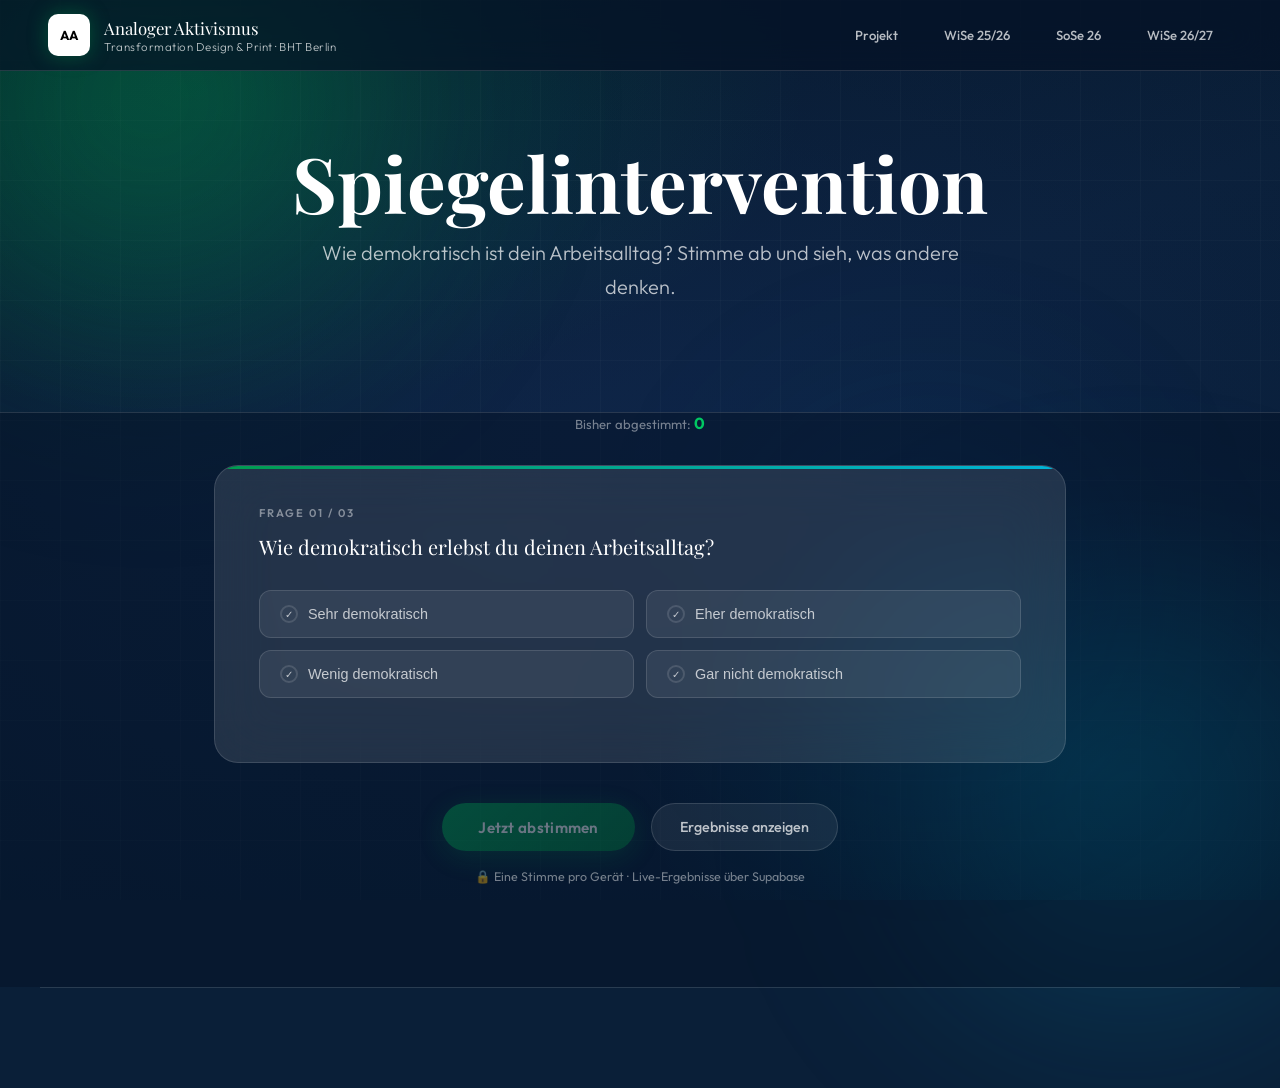
==== abstimmung.html @ 9c77e5e2 "Create abstimmung.html" ====
<!DOCTYPE html>
<html lang="de">
<head>
    <meta charset="UTF-8">
    <meta name="viewport" content="width=device-width, initial-scale=1.0">
    <title>Spiegelintervention – Deine Stimme | Analoger Aktivismus</title>
    <link rel="icon" type="image/ico" href="https://www.bht-berlin.de/favicon.ico">
    <link rel="stylesheet" href="https://bht-transformation.github.io/bht-transformation/style.css">
</head>
<body>

    <div class="scene"></div>
    <div class="orb orb-1"></div>
    <div class="orb orb-2"></div>
    <div class="orb orb-3"></div>

    <nav>
        <div class="nav-logo">
            <div class="nav-logo-mark">AA</div>
            <div>
                <div class="nav-title">Analoger Aktivismus</div>
                <div class="nav-sub">Transformation Design &amp; Print · BHT Berlin</div>
            </div>
        </div>
        <div class="nav-links">
            <a href="index.html">Projekt</a>
            <a href="wise2526.html">WiSe 25/26</a>
            <a href="sose26.html" class="active">SoSe 26</a>
            <a href="wise2627.html">WiSe 26/27</a>
        </div>
    </nav>

    <div class="hero" style="min-height:auto; padding:140px 24px 60px;">
        <h1>Spiegelintervention</h1>
        <p class="hero-sub">Wie demokratisch ist dein Arbeitsalltag? Stimme ab und sieh, was andere denken.</p>
    </div>

    <!-- ABSTIMMUNG (identisch wie im Greenhouse-Code, aber ohne Export-Panel) -->
    <div class="vote-section" style="padding-top:0;">
        <div class="vote-inner">

            <div class="vote-tally reveal">
                Bisher abgestimmt: <strong id="totalVotes">–</strong>
            </div>
            <div id="voted-notice" class="voted-banner" style="display:none;">
                ✅&nbsp; <span>Du hast abgestimmt.</span>&nbsp; Ergebnisse werden geladen.
            </div>

            <div class="poll-container" id="pollContainer">
                <!-- Q1 -->
                <div class="poll-card reveal">
                    <div class="poll-q-num">Frage 01 / 03</div>
                    <div class="poll-q">Wie demokratisch erlebst du deinen Arbeitsalltag?</div>
                    <div class="poll-options" id="q1-options">
                        <button class="poll-option" data-q="q1" data-a="a" onclick="selectOption(this)"><span class="poll-option-check">✓</span> Sehr demokratisch</button>
                        <button class="poll-option" data-q="q1" data-a="b" onclick="selectOption(this)"><span class="poll-option-check">✓</span> Eher demokratisch</button>
                        <button class="poll-option" data-q="q1" data-a="c" onclick="selectOption(this)"><span class="poll-option-check">✓</span> Wenig demokratisch</button>
                        <button class="poll-option" data-q="q1" data-a="d" onclick="selectOption(this)"><span class="poll-option-check">✓</span> Gar nicht demokratisch</button>
                    </div>
                    <div class="result-bar-wrap" id="res-q1" style="display:none; margin-top:24px;"><!-- Balken --></div>
                </div>
                <!-- Q2 und Q3 analog (wie vorheriger Code) -->
            </div>

            <div class="vote-btn-row reveal">
                <button class="btn-primary" id="voteBtn" onclick="submitVote()">Jetzt abstimmen</button>
                <button class="btn-ghost" onclick="toggleResults()">Ergebnisse anzeigen</button>
            </div>

            <!-- Erfolgsmeldung und Link zur Hauptseite -->
            <div class="vote-success" id="voteSuccess">
                <div class="vote-success-icon">🗳️</div>
                <h4>Danke für deine Stimme!</h4>
                <p>Die Ergebnisse sind jetzt sichtbar.</p>
            </div>

            <!-- Versteckter Button: erscheint erst nach dem Abstimmen -->
            <div id="postVoteLink" style="display:none; text-align:center; margin-top:2rem;">
                <a href="index.html" class="btn-primary">Zurück zur Projektübersicht</a>
            </div>

            <p class="vote-notice">🔒 Eine Stimme pro Gerät · Live-Ergebnisse über Supabase</p>
        </div>
    </div>

    <footer><!-- wie gehabt --></footer>

    <script src="https://bht-transformation.github.io/bht-transformation/script.js"></script>
    <script src="https://bht-transformation.github.io/bht-transformation/supabase.js"></script>
</body>
</html>
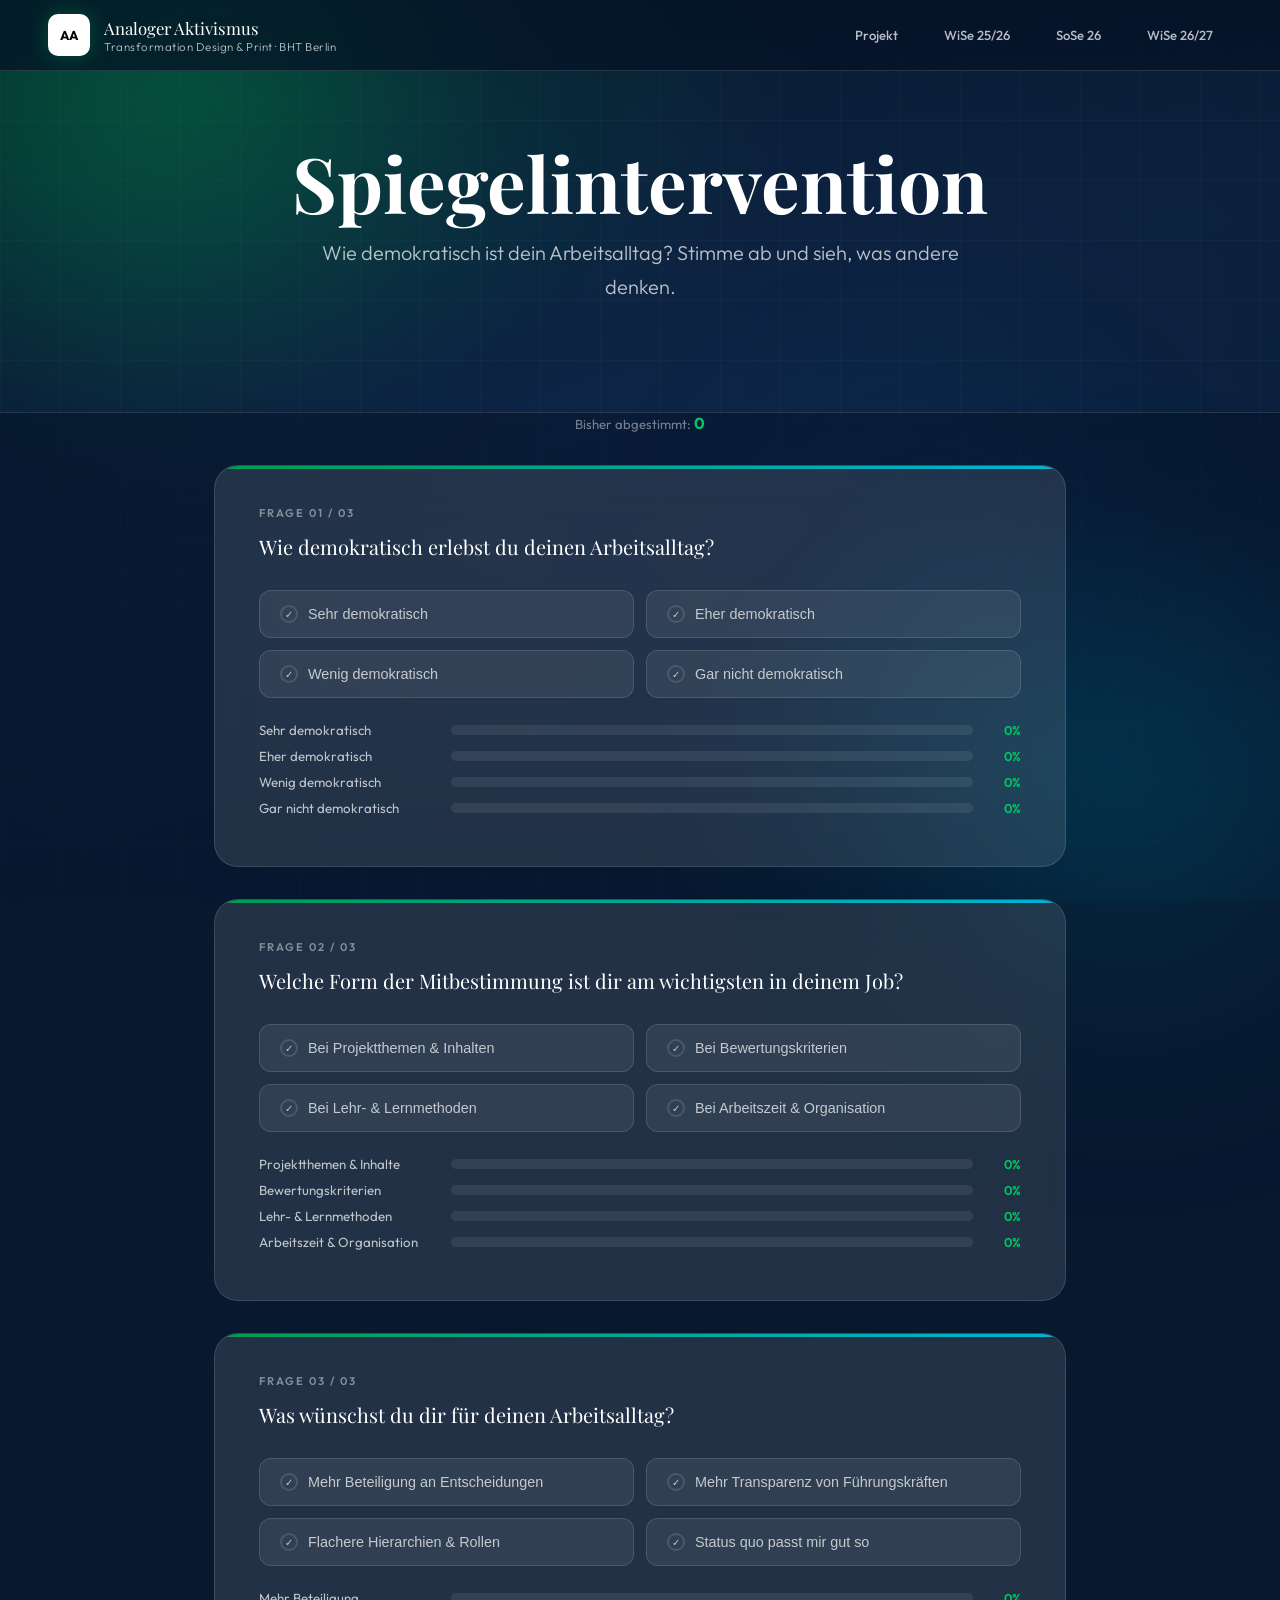
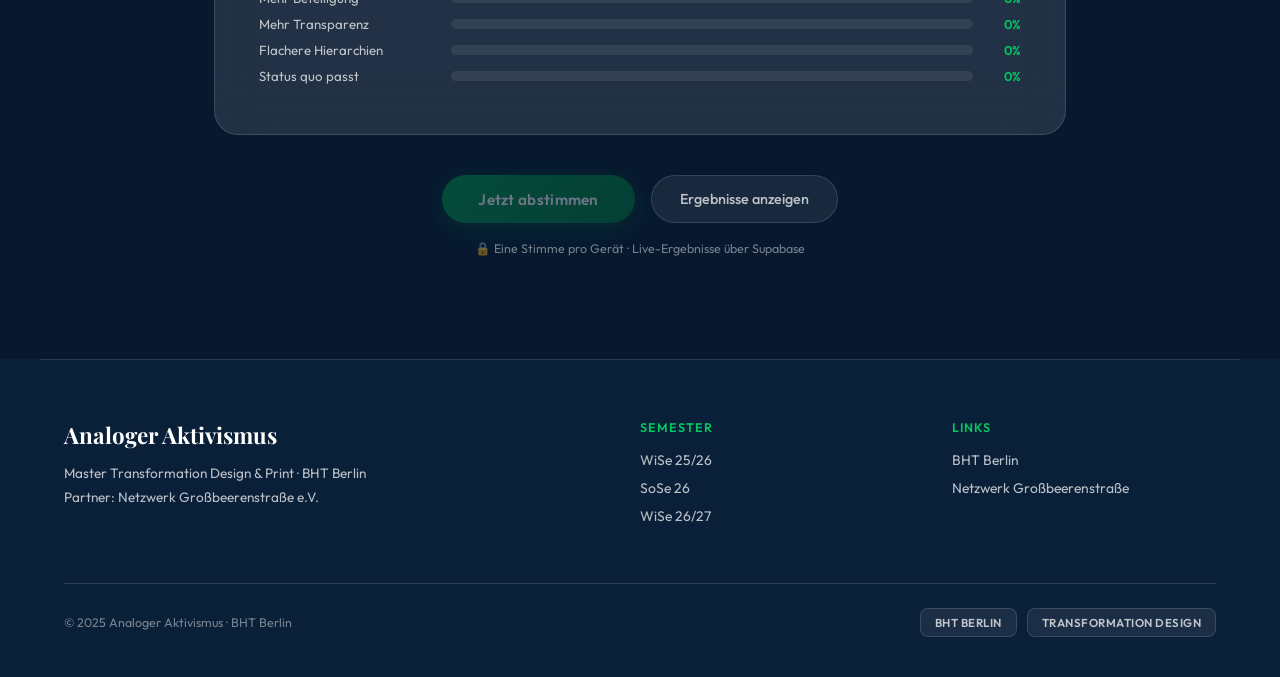
==== commit 195b3063: "Update abstimmung.html" ====
--- a/abstimmung.html
+++ b/abstimmung.html
@@ -5,7 +5,7 @@
     <meta name="viewport" content="width=device-width, initial-scale=1.0">
     <title>Spiegelintervention – Deine Stimme | Analoger Aktivismus</title>
     <link rel="icon" type="image/ico" href="https://www.bht-berlin.de/favicon.ico">
-    <link rel="stylesheet" href="https://bht-transformation.github.io/bht-transformation/style.css">
+    <link rel="stylesheet" href="style.css">
 </head>
 <body>
 
@@ -35,7 +35,6 @@
         <p class="hero-sub">Wie demokratisch ist dein Arbeitsalltag? Stimme ab und sieh, was andere denken.</p>
     </div>
 
-    <!-- ABSTIMMUNG (identisch wie im Greenhouse-Code, aber ohne Export-Panel) -->
     <div class="vote-section" style="padding-top:0;">
         <div class="vote-inner">
 
@@ -47,19 +46,131 @@
             </div>
 
             <div class="poll-container" id="pollContainer">
-                <!-- Q1 -->
+                <!-- Frage 1 -->
                 <div class="poll-card reveal">
                     <div class="poll-q-num">Frage 01 / 03</div>
                     <div class="poll-q">Wie demokratisch erlebst du deinen Arbeitsalltag?</div>
                     <div class="poll-options" id="q1-options">
-                        <button class="poll-option" data-q="q1" data-a="a" onclick="selectOption(this)"><span class="poll-option-check">✓</span> Sehr demokratisch</button>
-                        <button class="poll-option" data-q="q1" data-a="b" onclick="selectOption(this)"><span class="poll-option-check">✓</span> Eher demokratisch</button>
-                        <button class="poll-option" data-q="q1" data-a="c" onclick="selectOption(this)"><span class="poll-option-check">✓</span> Wenig demokratisch</button>
-                        <button class="poll-option" data-q="q1" data-a="d" onclick="selectOption(this)"><span class="poll-option-check">✓</span> Gar nicht demokratisch</button>
-                    </div>
-                    <div class="result-bar-wrap" id="res-q1" style="display:none; margin-top:24px;"><!-- Balken --></div>
+                        <button class="poll-option" data-q="q1" data-a="a" onclick="selectOption(this)">
+                            <span class="poll-option-check">✓</span> Sehr demokratisch
+                        </button>
+                        <button class="poll-option" data-q="q1" data-a="b" onclick="selectOption(this)">
+                            <span class="poll-option-check">✓</span> Eher demokratisch
+                        </button>
+                        <button class="poll-option" data-q="q1" data-a="c" onclick="selectOption(this)">
+                            <span class="poll-option-check">✓</span> Wenig demokratisch
+                        </button>
+                        <button class="poll-option" data-q="q1" data-a="d" onclick="selectOption(this)">
+                            <span class="poll-option-check">✓</span> Gar nicht demokratisch
+                        </button>
+                    </div>
+                    <div class="result-bar-wrap" id="res-q1" style="display:none; margin-top:24px;">
+                        <div class="result-row">
+                            <div class="result-label">Sehr demokratisch</div>
+                            <div class="result-bar-bg"><div class="result-bar-fill" id="bar-q1-a"></div></div>
+                            <div class="result-pct" id="pct-q1-a">0%</div>
+                        </div>
+                        <div class="result-row">
+                            <div class="result-label">Eher demokratisch</div>
+                            <div class="result-bar-bg"><div class="result-bar-fill" id="bar-q1-b"></div></div>
+                            <div class="result-pct" id="pct-q1-b">0%</div>
+                        </div>
+                        <div class="result-row">
+                            <div class="result-label">Wenig demokratisch</div>
+                            <div class="result-bar-bg"><div class="result-bar-fill" id="bar-q1-c"></div></div>
+                            <div class="result-pct" id="pct-q1-c">0%</div>
+                        </div>
+                        <div class="result-row">
+                            <div class="result-label">Gar nicht demokratisch</div>
+                            <div class="result-bar-bg"><div class="result-bar-fill" id="bar-q1-d"></div></div>
+                            <div class="result-pct" id="pct-q1-d">0%</div>
+                        </div>
+                    </div>
                 </div>
-                <!-- Q2 und Q3 analog (wie vorheriger Code) -->
+
+                <!-- Frage 2 -->
+                <div class="poll-card reveal">
+                    <div class="poll-q-num">Frage 02 / 03</div>
+                    <div class="poll-q">Welche Form der Mitbestimmung ist dir am wichtigsten in deinem Job?</div>
+                    <div class="poll-options" id="q2-options">
+                        <button class="poll-option" data-q="q2" data-a="a" onclick="selectOption(this)">
+                            <span class="poll-option-check">✓</span> Bei Projektthemen &amp; Inhalten
+                        </button>
+                        <button class="poll-option" data-q="q2" data-a="b" onclick="selectOption(this)">
+                            <span class="poll-option-check">✓</span> Bei Bewertungskriterien
+                        </button>
+                        <button class="poll-option" data-q="q2" data-a="c" onclick="selectOption(this)">
+                            <span class="poll-option-check">✓</span> Bei Lehr- &amp; Lernmethoden
+                        </button>
+                        <button class="poll-option" data-q="q2" data-a="d" onclick="selectOption(this)">
+                            <span class="poll-option-check">✓</span> Bei Arbeitszeit &amp; Organisation
+                        </button>
+                    </div>
+                    <div class="result-bar-wrap" id="res-q2" style="display:none; margin-top:24px;">
+                        <div class="result-row">
+                            <div class="result-label">Projektthemen &amp; Inhalte</div>
+                            <div class="result-bar-bg"><div class="result-bar-fill" id="bar-q2-a"></div></div>
+                            <div class="result-pct" id="pct-q2-a">0%</div>
+                        </div>
+                        <div class="result-row">
+                            <div class="result-label">Bewertungskriterien</div>
+                            <div class="result-bar-bg"><div class="result-bar-fill" id="bar-q2-b"></div></div>
+                            <div class="result-pct" id="pct-q2-b">0%</div>
+                        </div>
+                        <div class="result-row">
+                            <div class="result-label">Lehr- &amp; Lernmethoden</div>
+                            <div class="result-bar-bg"><div class="result-bar-fill" id="bar-q2-c"></div></div>
+                            <div class="result-pct" id="pct-q2-c">0%</div>
+                        </div>
+                        <div class="result-row">
+                            <div class="result-label">Arbeitszeit &amp; Organisation</div>
+                            <div class="result-bar-bg"><div class="result-bar-fill" id="bar-q2-d"></div></div>
+                            <div class="result-pct" id="pct-q2-d">0%</div>
+                        </div>
+                    </div>
+                </div>
+
+                <!-- Frage 3 -->
+                <div class="poll-card reveal">
+                    <div class="poll-q-num">Frage 03 / 03</div>
+                    <div class="poll-q">Was wünschst du dir für deinen Arbeitsalltag?</div>
+                    <div class="poll-options" id="q3-options">
+                        <button class="poll-option" data-q="q3" data-a="a" onclick="selectOption(this)">
+                            <span class="poll-option-check">✓</span> Mehr Beteiligung an Entscheidungen
+                        </button>
+                        <button class="poll-option" data-q="q3" data-a="b" onclick="selectOption(this)">
+                            <span class="poll-option-check">✓</span> Mehr Transparenz von Führungskräften
+                        </button>
+                        <button class="poll-option" data-q="q3" data-a="c" onclick="selectOption(this)">
+                            <span class="poll-option-check">✓</span> Flachere Hierarchien &amp; Rollen
+                        </button>
+                        <button class="poll-option" data-q="q3" data-a="d" onclick="selectOption(this)">
+                            <span class="poll-option-check">✓</span> Status quo passt mir gut so
+                        </button>
+                    </div>
+                    <div class="result-bar-wrap" id="res-q3" style="display:none; margin-top:24px;">
+                        <div class="result-row">
+                            <div class="result-label">Mehr Beteiligung</div>
+                            <div class="result-bar-bg"><div class="result-bar-fill" id="bar-q3-a"></div></div>
+                            <div class="result-pct" id="pct-q3-a">0%</div>
+                        </div>
+                        <div class="result-row">
+                            <div class="result-label">Mehr Transparenz</div>
+                            <div class="result-bar-bg"><div class="result-bar-fill" id="bar-q3-b"></div></div>
+                            <div class="result-pct" id="pct-q3-b">0%</div>
+                        </div>
+                        <div class="result-row">
+                            <div class="result-label">Flachere Hierarchien</div>
+                            <div class="result-bar-bg"><div class="result-bar-fill" id="bar-q3-c"></div></div>
+                            <div class="result-pct" id="pct-q3-c">0%</div>
+                        </div>
+                        <div class="result-row">
+                            <div class="result-label">Status quo passt</div>
+                            <div class="result-bar-bg"><div class="result-bar-fill" id="bar-q3-d"></div></div>
+                            <div class="result-pct" id="pct-q3-d">0%</div>
+                        </div>
+                    </div>
+                </div>
             </div>
 
             <div class="vote-btn-row reveal">
@@ -67,14 +178,12 @@
                 <button class="btn-ghost" onclick="toggleResults()">Ergebnisse anzeigen</button>
             </div>
 
-            <!-- Erfolgsmeldung und Link zur Hauptseite -->
             <div class="vote-success" id="voteSuccess">
                 <div class="vote-success-icon">🗳️</div>
                 <h4>Danke für deine Stimme!</h4>
                 <p>Die Ergebnisse sind jetzt sichtbar.</p>
             </div>
 
-            <!-- Versteckter Button: erscheint erst nach dem Abstimmen -->
             <div id="postVoteLink" style="display:none; text-align:center; margin-top:2rem;">
                 <a href="index.html" class="btn-primary">Zurück zur Projektübersicht</a>
             </div>
@@ -83,9 +192,35 @@
         </div>
     </div>
 
-    <footer><!-- wie gehabt --></footer>
-
-    <script src="https://bht-transformation.github.io/bht-transformation/script.js"></script>
-    <script src="https://bht-transformation.github.io/bht-transformation/supabase.js"></script>
+    <footer>
+        <div class="footer-grid">
+            <div class="footer-brand">
+                <h3>Analoger Aktivismus</h3>
+                <p>Master Transformation Design &amp; Print · BHT Berlin<br>
+                Partner: Netzwerk Großbeerenstraße e.V.</p>
+            </div>
+            <div class="footer-links">
+                <h5>Semester</h5>
+                <a href="wise2526.html">WiSe 25/26</a>
+                <a href="sose26.html">SoSe 26</a>
+                <a href="wise2627.html">WiSe 26/27</a>
+            </div>
+            <div class="footer-links">
+                <h5>Links</h5>
+                <a href="https://www.bht-berlin.de" target="_blank">BHT Berlin</a>
+                <a href="https://www.netzwerk-grossbeerenstrasse.de" target="_blank">Netzwerk Großbeerenstraße</a>
+            </div>
+        </div>
+        <div class="footer-bottom">
+            <span>© 2025 Analoger Aktivismus · BHT Berlin</span>
+            <div class="footer-bht">
+                <div class="footer-bht-badge">BHT BERLIN</div>
+                <div class="footer-bht-badge">TRANSFORMATION DESIGN</div>
+            </div>
+        </div>
+    </footer>
+
+    <script src="script.js"></script>
+    <script src="supabase.js"></script>
 </body>
 </html>
--- a/style.css
+++ b/style.css
@@ -0,0 +1,1890 @@
+@import url('https://fonts.googleapis.com/css2?family=Playfair+Display:ital,wght@0,400;0,700;1,400&family=Outfit:wght@200;300;400;500;600;700&display=swap');
+
+:root {
+    --navy: #0A1F38;
+    --navy-mid: #112952;
+    --bht-green: #009B4E;
+    --bht-green-l: #00C862;
+    --teal: #00B4D8;
+    --gold: #E0A800;
+    --white: #FFFFFF;
+    --glass: rgba(255, 255, 255, 0.07);
+    --glass-md: rgba(255, 255, 255, 0.11);
+    --glass-strong: rgba(255, 255, 255, 0.16);
+    --border: rgba(255, 255, 255, 0.13);
+    --border-green: rgba(0, 155, 78, 0.4);
+    --text: #FFFFFF;
+    --text-sub: rgba(255, 255, 255, 0.72);
+    --text-muted: rgba(255, 255, 255, 0.45);
+    --shadow: 0 8px 48px rgba(0, 0, 0, 0.4), 0 2px 8px rgba(0, 0, 0, 0.2);
+}
+
+*,
+*::before,
+*::after {
+    margin: 0;
+    padding: 0;
+    box-sizing: border-box;
+}
+
+html {
+    scroll-behavior: smooth;
+    font-size: 16px;
+}
+
+body {
+    font-family: 'Outfit', sans-serif;
+    background: var(--navy);
+    color: var(--text);
+    overflow-x: hidden;
+    min-height: 100vh;
+}
+
+/* ── BACKGROUND ── */
+.scene {
+    position: fixed;
+    inset: 0;
+    z-index: -2;
+    background:
+        radial-gradient(ellipse 80% 60% at 15% 10%, rgba(0, 155, 78, 0.22) 0%, transparent 60%),
+        radial-gradient(ellipse 60% 50% at 85% 85%, rgba(0, 180, 216, 0.18) 0%, transparent 60%),
+        radial-gradient(ellipse 100% 80% at 50% 50%, rgba(17, 41, 82, 0.6) 0%, transparent 80%),
+        linear-gradient(160deg, #051526 0%, #0A1F38 45%, #061C35 100%);
+}
+
+.orb {
+    position: fixed;
+    border-radius: 50%;
+    filter: blur(90px);
+    z-index: -1;
+    pointer-events: none;
+}
+.orb-1 {
+    width: 700px;
+    height: 700px;
+    top: -250px;
+    left: -200px;
+    background: radial-gradient(circle, rgba(0, 155, 78, 0.35), transparent 70%);
+    animation: drift1 14s ease-in-out infinite;
+}
+.orb-2 {
+    width: 600px;
+    height: 600px;
+    bottom: -200px;
+    right: -150px;
+    background: radial-gradient(circle, rgba(0, 180, 216, 0.28), transparent 70%);
+    animation: drift2 18s ease-in-out infinite;
+}
+.orb-3 {
+    width: 450px;
+    height: 450px;
+    top: 40%;
+    left: 55%;
+    background: radial-gradient(circle, rgba(0, 100, 180, 0.2), transparent 70%);
+    animation: drift1 11s ease-in-out infinite reverse;
+}
+
+@keyframes drift1 {
+    0%, 100% { transform: translate(0, 0) scale(1); }
+    33% { transform: translate(40px, -30px) scale(1.06); }
+    66% { transform: translate(-25px, 20px) scale(0.96); }
+}
+@keyframes drift2 {
+    0%, 100% { transform: translate(0, 0) scale(1); }
+    50% { transform: translate(-35px, 25px) scale(1.08); }
+}
+
+body::before {
+    content: '';
+    position: fixed;
+    inset: 0;
+    z-index: -1;
+    pointer-events: none;
+    background-image:
+        linear-gradient(rgba(255, 255, 255, 0.025) 1px, transparent 1px),
+        linear-gradient(90deg, rgba(255, 255, 255, 0.025) 1px, transparent 1px);
+    background-size: 60px 60px;
+}
+
+/* ── GLASS UTILITY ── */
+.glass {
+    background: var(--glass);
+    backdrop-filter: blur(24px) saturate(180%);
+    -webkit-backdrop-filter: blur(24px) saturate(180%);
+    border: 1px solid var(--border);
+    border-radius: 20px;
+}
+.glass-strong {
+    background: var(--glass-strong);
+    backdrop-filter: blur(32px) saturate(200%);
+    -webkit-backdrop-filter: blur(32px) saturate(200%);
+    border: 1px solid rgba(255, 255, 255, 0.22);
+    border-radius: 24px;
+}
+
+/* ── NAV ── */
+nav {
+    position: fixed;
+    top: 0;
+    left: 0;
+    right: 0;
+    z-index: 200;
+    display: flex;
+    align-items: center;
+    justify-content: space-between;
+    padding: 14px 48px;
+    background: rgba(5, 18, 38, 0.7);
+    backdrop-filter: blur(24px);
+    border-bottom: 1px solid var(--border);
+}
+.nav-logo {
+    display: flex;
+    align-items: center;
+    gap: 14px;
+}
+.nav-logo-mark {
+    width: 42px;
+    height: 42px;
+    background: white;
+    border-radius: 10px;
+    display: flex;
+    align-items: center;
+    justify-content: center;
+    font-weight: 700;
+    font-size: 13px;
+    color: black;
+    letter-spacing: 0.5px;
+    box-shadow: 0 0 20px rgba(0, 155, 78, 0.4);
+}
+.nav-title {
+    font-family: 'Playfair Display', serif;
+    font-size: 1.05rem;
+    font-weight: 400;
+}
+.nav-sub {
+    font-size: 0.72rem;
+    color: var(--text-sub);
+    font-weight: 300;
+    letter-spacing: 0.5px;
+}
+.nav-links {
+    display: flex;
+    gap: 8px;
+}
+.nav-links a {
+    padding: 7px 18px;
+    border-radius: 50px;
+    font-size: 0.82rem;
+    font-weight: 500;
+    color: var(--text-sub);
+    text-decoration: none;
+    transition: all 0.25s;
+    border: 1px solid transparent;
+}
+.nav-links a:hover {
+    color: #fff;
+    background: var(--glass-md);
+    border-color: var(--border);
+}
+.nav-cta {
+    padding: 9px 22px;
+    border-radius: 50px;
+    font-size: 0.83rem;
+    font-weight: 600;
+    background: linear-gradient(135deg, var(--bht-green), #007A3D);
+    color: #fff;
+    text-decoration: none;
+    letter-spacing: 0.3px;
+    box-shadow: 0 4px 20px rgba(0, 155, 78, 0.35);
+    transition: all 0.25s;
+    border: 1px solid rgba(0, 200, 100, 0.3);
+}
+.nav-cta:hover {
+    transform: translateY(-1px);
+    box-shadow: 0 6px 28px rgba(0, 155, 78, 0.5);
+}
+
+/* ── HERO ── */
+.hero {
+    min-height: 100vh;
+    display: flex;
+    flex-direction: column;
+    align-items: center;
+    justify-content: center;
+    text-align: center;
+    padding: 120px 24px 80px;
+    position: relative;
+}
+.hero-badge {
+    display: inline-flex;
+    align-items: center;
+    gap: 8px;
+    padding: 7px 20px;
+    border-radius: 50px;
+    margin-bottom: 32px;
+    font-size: 0.78rem;
+    font-weight: 500;
+    letter-spacing: 1.2px;
+    text-transform: uppercase;
+    background: rgba(0, 155, 78, 0.15);
+    border: 1px solid var(--border-green);
+    color: var(--bht-green-l);
+    animation: fadeUp 0.8s ease both;
+}
+.hero-badge-dot {
+    width: 7px;
+    height: 7px;
+    border-radius: 50%;
+    background: var(--bht-green-l);
+    animation: pulse 2s ease-in-out infinite;
+}
+@keyframes pulse {
+    0%, 100% { opacity: 1; transform: scale(1); }
+    50% { opacity: 0.5; transform: scale(0.8); }
+}
+
+.hero h1 {
+    font-family: 'Playfair Display', serif;
+    font-size: clamp(2.8rem, 6vw, 5.2rem);
+    font-weight: 700;
+    line-height: 1.1;
+    margin-bottom: 12px;
+    animation: fadeUp 0.9s 0.1s ease both;
+}
+.hero h1 span {
+    background: linear-gradient(135deg, var(--bht-green-l) 0%, var(--teal) 100%);
+    -webkit-background-clip: text;
+    -webkit-text-fill-color: transparent;
+    background-clip: text;
+}
+.hero-sub {
+    font-size: clamp(1rem, 2vw, 1.25rem);
+    color: var(--text-sub);
+    font-weight: 300;
+    max-width: 680px;
+    line-height: 1.7;
+    margin-bottom: 48px;
+    animation: fadeUp 1s 0.2s ease both;
+}
+.hero-cards {
+    display: flex;
+    gap: 20px;
+    flex-wrap: wrap;
+    justify-content: center;
+    margin-bottom: 60px;
+    animation: fadeUp 1s 0.3s ease both;
+}
+.hero-card {
+    padding: 20px 28px;
+    border-radius: 16px;
+    text-align: left;
+    min-width: 200px;
+    background: var(--glass);
+    border: 1px solid var(--border);
+    backdrop-filter: blur(20px);
+    transition: all 0.3s;
+}
+.hero-card:hover {
+    background: var(--glass-md);
+    transform: translateY(-4px);
+    box-shadow: 0 12px 40px rgba(0, 0, 0, 0.3);
+}
+.hero-card-icon { font-size: 1.5rem; margin-bottom: 8px; }
+.hero-card-label {
+    font-size: 0.7rem;
+    color: var(--bht-green-l);
+    font-weight: 600;
+    letter-spacing: 1px;
+    text-transform: uppercase;
+    margin-bottom: 4px;
+}
+.hero-card-text { font-size: 0.9rem; font-weight: 500; }
+
+.hero-scroll {
+    position: absolute;
+    bottom: 40px;
+    left: 50%;
+    transform: translateX(-50%);
+    display: flex;
+    flex-direction: column;
+    align-items: center;
+    gap: 8px;
+    color: var(--text-muted);
+    font-size: 0.75rem;
+    letter-spacing: 1px;
+    text-transform: uppercase;
+    animation: fadeUp 1s 0.5s ease both;
+}
+.scroll-line {
+    width: 1px;
+    height: 40px;
+    background: linear-gradient(var(--bht-green), transparent);
+    animation: scrollAnim 2s ease-in-out infinite;
+}
+@keyframes scrollAnim {
+    0%, 100% { opacity: 1; transform: scaleY(1); }
+    50% { opacity: 0.4; transform: scaleY(0.5); }
+}
+
+@keyframes fadeUp {
+    from { opacity: 0; transform: translateY(30px); }
+    to { opacity: 1; transform: translateY(0); }
+}
+
+/* ── SECTION BASE ── */
+section {
+    padding: 100px 24px;
+    max-width: 1200px;
+    margin: 0 auto;
+}
+
+.section-tag {
+    display: inline-flex;
+    align-items: center;
+    gap: 8px;
+    font-size: 0.72rem;
+    font-weight: 600;
+    letter-spacing: 1.5px;
+    text-transform: uppercase;
+    color: var(--bht-green-l);
+    margin-bottom: 16px;
+}
+.section-tag::before {
+    content: '';
+    width: 24px;
+    height: 2px;
+    background: var(--bht-green);
+}
+
+h2.section-title {
+    font-family: 'Playfair Display', serif;
+    font-size: clamp(2rem, 4vw, 3rem);
+    font-weight: 700;
+    line-height: 1.2;
+    margin-bottom: 24px;
+}
+
+/* ── ABOUT / PROJECT SECTION ── */
+.about-grid {
+    display: grid;
+    grid-template-columns: 1fr 1fr;
+    gap: 32px;
+    margin-top: 60px;
+    align-items: start;
+}
+@media(max-width:768px) { .about-grid { grid-template-columns: 1fr; } }
+
+.about-main {
+    padding: 44px;
+    border-radius: 24px;
+    background: var(--glass-md);
+    backdrop-filter: blur(28px);
+    border: 1px solid var(--border);
+}
+.about-main h3 { font-family: 'Playfair Display', serif; font-size: 1.6rem; margin-bottom: 16px; }
+.about-main p { color: var(--text-sub); line-height: 1.8; margin-bottom: 12px; font-size: 0.95rem; }
+
+.about-stack { display: flex; flex-direction: column; gap: 20px; }
+
+.about-card {
+    padding: 28px 32px;
+    border-radius: 20px;
+    background: var(--glass);
+    border: 1px solid var(--border);
+    backdrop-filter: blur(20px);
+    transition: all 0.3s;
+    position: relative;
+    overflow: hidden;
+}
+.about-card::before {
+    content: '';
+    position: absolute;
+    top: 0; left: 0; right: 0;
+    height: 2px;
+    background: linear-gradient(90deg, var(--bht-green), var(--teal), transparent);
+}
+.about-card:hover { background: var(--glass-md); transform: translateX(6px); }
+.about-card-num { font-size: 0.7rem; color: var(--text-muted); font-weight: 600; letter-spacing: 2px; text-transform: uppercase; margin-bottom: 8px; }
+.about-card h4 { font-size: 1rem; font-weight: 600; margin-bottom: 6px; }
+.about-card p { font-size: 0.85rem; color: var(--text-sub); line-height: 1.6; }
+
+/* ── PILLARS ── */
+.pillars-grid {
+    display: grid;
+    grid-template-columns: repeat(auto-fit, minmax(260px, 1fr));
+    gap: 24px;
+    margin-top: 60px;
+}
+.pillar {
+    padding: 36px 30px;
+    border-radius: 22px;
+    background: var(--glass);
+    border: 1px solid var(--border);
+    backdrop-filter: blur(20px);
+    transition: all 0.35s;
+    position: relative;
+    overflow: hidden;
+}
+.pillar:hover {
+    background: var(--glass-md);
+    transform: translateY(-8px);
+    box-shadow: 0 20px 60px rgba(0, 0, 0, 0.35), 0 0 0 1px rgba(0, 155, 78, 0.2);
+}
+.pillar-glow {
+    position: absolute;
+    top: -50px; right: -50px;
+    width: 150px; height: 150px;
+    border-radius: 50%;
+    filter: blur(40px);
+    opacity: 0;
+    background: radial-gradient(circle, var(--bht-green), transparent);
+    transition: opacity 0.4s;
+}
+.pillar:hover .pillar-glow { opacity: 0.3; }
+.pillar-icon { font-size: 2.2rem; margin-bottom: 20px; }
+.pillar h3 { font-size: 1.1rem; font-weight: 600; margin-bottom: 12px; }
+.pillar p { font-size: 0.87rem; color: var(--text-sub); line-height: 1.7; }
+
+/* ── STATS ── */
+.stats-section {
+    background: rgba(5, 18, 38, 0.5);
+    padding: 100px 0;
+    margin: 0;
+    max-width: 100%;
+    border-top: 1px solid var(--border);
+    border-bottom: 1px solid var(--border);
+}
+.stats-inner { max-width: 1200px; margin: 0 auto; padding: 0 24px; }
+
+.stats-source {
+    display: inline-flex;
+    align-items: center;
+    gap: 8px;
+    padding: 7px 18px;
+    border-radius: 50px;
+    background: rgba(0, 155, 78, 0.1);
+    border: 1px solid var(--border-green);
+    font-size: 0.75rem;
+    color: var(--bht-green-l);
+    font-weight: 500;
+    margin-bottom: 40px;
+    letter-spacing: 0.5px;
+}
+
+.stats-grid {
+    display: grid;
+    grid-template-columns: repeat(auto-fit, minmax(220px, 1fr));
+    gap: 20px;
+    margin-top: 60px;
+}
+.stat-card {
+    padding: 36px 28px;
+    border-radius: 22px;
+    text-align: center;
+    background: var(--glass);
+    border: 1px solid var(--border);
+    backdrop-filter: blur(20px);
+    position: relative;
+    overflow: hidden;
+    transition: all 0.3s;
+}
+.stat-card:hover { background: var(--glass-md); transform: translateY(-6px); }
+.stat-card::after {
+    content: '';
+    position: absolute;
+    bottom: 0; left: 20%; right: 20%;
+    height: 1px;
+    background: linear-gradient(90deg, transparent, var(--bht-green), transparent);
+}
+.stat-num {
+    font-family: 'Playfair Display', serif;
+    font-size: 3.5rem;
+    font-weight: 700;
+    line-height: 1;
+    margin-bottom: 10px;
+    background: linear-gradient(135deg, #ffffff, var(--bht-green-l));
+    -webkit-background-clip: text;
+    -webkit-text-fill-color: transparent;
+    background-clip: text;
+}
+.stat-label { font-size: 0.85rem; color: var(--text-sub); line-height: 1.5; font-weight: 400; }
+.stat-context { font-size: 0.72rem; color: var(--text-muted); margin-top: 10px; }
+.stat-source { font-size: 0.7rem; color: var(--text-muted); margin-top: 8px; opacity: 0.8; }
+
+.quote-bar {
+    margin-top: 60px;
+    padding: 40px 48px;
+    border-radius: 24px;
+    background: var(--glass-md);
+    border: 1px solid var(--border);
+    border-left: 4px solid var(--bht-green);
+    backdrop-filter: blur(24px);
+}
+.quote-bar blockquote {
+    font-family: 'Playfair Display', serif;
+    font-size: 1.3rem;
+    font-style: italic;
+    line-height: 1.7;
+    color: var(--text-sub);
+}
+.quote-bar blockquote strong { color: #fff; font-style: normal; }
+.quote-source { margin-top: 16px; font-size: 0.78rem; color: var(--bht-green-l); font-weight: 500; letter-spacing: 0.5px; }
+
+/* ── TIMELINE ── */
+.timeline { margin-top: 60px; position: relative; }
+.timeline::before {
+    content: '';
+    position: absolute;
+    left: 20px; top: 0; bottom: 0;
+    width: 2px;
+    background: linear-gradient(var(--bht-green), var(--teal), transparent);
+}
+.tl-item { display: flex; gap: 32px; margin-bottom: 40px; padding-left: 60px; position: relative; }
+.tl-dot {
+    position: absolute;
+    left: 11px; top: 20px;
+    width: 20px; height: 20px;
+    border-radius: 50%;
+    background: linear-gradient(135deg, var(--bht-green), var(--teal));
+    border: 3px solid var(--navy);
+    box-shadow: 0 0 16px rgba(0, 155, 78, 0.5);
+    flex-shrink: 0;
+}
+.tl-card {
+    padding: 28px 32px;
+    border-radius: 18px;
+    flex: 1;
+    background: var(--glass);
+    border: 1px solid var(--border);
+    backdrop-filter: blur(20px);
+    transition: all 0.3s;
+}
+.tl-card:hover { background: var(--glass-md); transform: translateX(6px); }
+.tl-date { font-size: 0.72rem; color: var(--bht-green-l); font-weight: 600; letter-spacing: 1px; text-transform: uppercase; margin-bottom: 8px; }
+.tl-card h4 { font-size: 1.05rem; font-weight: 600; margin-bottom: 8px; }
+.tl-card p { font-size: 0.87rem; color: var(--text-sub); line-height: 1.7; }
+
+/* ── TEAM CARDS (neu für Seite 2) ── */
+.team-grid {
+    display: grid;
+    grid-template-columns: repeat(auto-fit, minmax(220px, 1fr));
+    gap: 24px;
+    margin-top: 60px;
+}
+.team-card {
+    padding: 32px 24px;
+    border-radius: 22px;
+    background: var(--glass);
+    border: 1px solid var(--border);
+    backdrop-filter: blur(20px);
+    text-align: center;
+    transition: all 0.35s;
+    position: relative;
+    overflow: hidden;
+}
+.team-card:hover {
+    background: var(--glass-md);
+    transform: translateY(-8px);
+    box-shadow: 0 20px 60px rgba(0,0,0,0.35), 0 0 0 1px rgba(0,155,78,0.2);
+}
+.team-card .avatar {
+    width: 64px;
+    height: 64px;
+    border-radius: 50%;
+    background: linear-gradient(135deg, var(--bht-green-l), var(--teal));
+    color: #fff;
+    display: flex;
+    align-items: center;
+    justify-content: center;
+    font-size: 1.6rem;
+    font-weight: 700;
+    margin: 0 auto 1rem;
+    transition: transform 0.3s;
+}
+.team-card:hover .avatar {
+    transform: scale(1.08);
+    box-shadow: 0 8px 24px rgba(0, 155, 78, 0.3);
+}
+.team-card h3 {
+    font-size: 1.05rem;
+    font-weight: 600;
+    margin-bottom: 0.3rem;
+}
+.team-card .role {
+    font-size: 0.8rem;
+    color: var(--bht-green-l);
+    font-weight: 500;
+    letter-spacing: 0.02em;
+}
+
+/* ── ICEBERG (neu) ── */
+.iceberg-container {
+    padding: 2rem;
+    margin-top: 40px;
+}
+.iceberg-instruction {
+    text-align: center;
+    font-size: 0.85rem;
+    color: var(--text-muted);
+    margin-bottom: 2rem;
+    font-style: italic;
+}
+.iceberg-visual {
+    display: flex;
+    flex-direction: column;
+    align-items: center;
+    gap: 1rem;
+}
+.iceberg-level {
+    width: 100%;
+    max-width: 550px;
+    padding: 1.2rem 1.8rem;
+    border-radius: 20px;
+    cursor: pointer;
+    background: var(--glass);
+    border: 1px solid var(--border);
+    backdrop-filter: blur(20px);
+    transition: all 0.4s ease;
+    text-align: center;
+    opacity: 0.7;
+    transform: scale(0.96);
+}
+.iceberg-level:hover {
+    background: var(--glass-md);
+    opacity: 0.9;
+}
+.iceberg-level.revealed {
+    opacity: 1;
+    transform: scale(1);
+    border-color: var(--bht-green);
+    box-shadow: 0 12px 40px rgba(0,0,0,0.4);
+}
+.iceberg-level.revealed .level-detail {
+    max-height: 500px;
+    opacity: 1;
+    margin-top: 1rem;
+}
+.level-detail {
+    max-height: 0;
+    opacity: 0;
+    overflow: hidden;
+    text-align: left;
+    font-size: 0.9rem;
+    color: var(--text-sub);
+    line-height: 1.6;
+    transition: max-height 0.5s ease, opacity 0.5s ease, margin 0.3s;
+}
+.iceberg-level h4 {
+    font-weight: 700;
+    font-size: 1.05rem;
+    color: var(--text);
+}
+.iceberg-tip {
+    cursor: default;
+    opacity: 1;
+    transform: scale(1);
+    background: rgba(0, 180, 216, 0.1);
+    border-color: rgba(0, 180, 216, 0.3);
+}
+.iceberg-tip h4 { color: var(--teal); }
+
+/* ── QUOTE CAROUSEL (neu) ── */
+.quote-carousel {
+    position: relative;
+    padding: 3rem 2rem;
+    text-align: center;
+    min-height: 200px;
+    display: flex;
+    align-items: center;
+    justify-content: center;
+    margin-top: 40px;
+}
+.quote-slide {
+    display: none;
+    flex-direction: column;
+    gap: 0.8rem;
+}
+.quote-slide.active {
+    display: flex;
+    animation: fadeUp 0.5s ease;
+}
+.quote-text {
+    font-family: 'Playfair Display', serif;
+    font-size: 1.3rem;
+    font-style: italic;
+    color: var(--text-sub);
+    line-height: 1.6;
+}
+.quote-author {
+    font-size: 0.85rem;
+    color: var(--bht-green-l);
+    font-weight: 600;
+    letter-spacing: 0.5px;
+}
+.quote-nav {
+    display: flex;
+    gap: 1rem;
+    justify-content: center;
+    margin-top: 1.5rem;
+}
+.quote-nav button {
+    width: 40px;
+    height: 40px;
+    border-radius: 50%;
+    border: 1px solid var(--border);
+    background: var(--glass);
+    cursor: pointer;
+    transition: all 0.3s;
+    font-size: 1.2rem;
+    color: var(--text-sub);
+    display: flex;
+    align-items: center;
+    justify-content: center;
+    backdrop-filter: blur(12px);
+}
+.quote-nav button:hover {
+    border-color: var(--bht-green);
+    color: #fff;
+    background: var(--glass-md);
+}
+
+/* ── VOTING (allgemein) ── */
+.vote-section {
+    background: rgba(5, 18, 38, 0.5);
+    padding: 100px 0;
+    max-width: 100%;
+    border-top: 1px solid var(--border);
+}
+.vote-inner { max-width: 900px; margin: 0 auto; padding: 0 24px; }
+
+.vote-header { text-align: center; margin-bottom: 60px; }
+.vote-desc { color: var(--text-sub); line-height: 1.7; max-width: 600px; margin: 16px auto 0; }
+
+.poll-container { display: flex; flex-direction: column; gap: 32px; }
+
+.poll-card {
+    padding: 40px 44px;
+    border-radius: 24px;
+    background: var(--glass-md);
+    border: 1px solid var(--border);
+    backdrop-filter: blur(28px);
+    transition: all 0.3s;
+    position: relative;
+    overflow: hidden;
+}
+.poll-card::before {
+    content: '';
+    position: absolute;
+    top: 0; left: 0; right: 0;
+    height: 3px;
+    background: linear-gradient(90deg, var(--bht-green), var(--teal));
+}
+
+.poll-q-num { font-size: 0.7rem; color: var(--text-muted); font-weight: 600; letter-spacing: 2px; text-transform: uppercase; margin-bottom: 12px; }
+.poll-q { font-family: 'Playfair Display', serif; font-size: 1.25rem; font-weight: 400; margin-bottom: 28px; line-height: 1.5; }
+
+.poll-options {
+    display: grid;
+    grid-template-columns: 1fr 1fr;
+    gap: 12px;
+}
+@media(max-width:600px) { .poll-options { grid-template-columns: 1fr; } }
+
+.poll-option {
+    padding: 14px 20px;
+    border-radius: 12px;
+    cursor: pointer;
+    background: var(--glass);
+    border: 1.5px solid var(--border);
+    color: var(--text-sub);
+    font-size: 0.9rem;
+    font-weight: 500;
+    transition: all 0.25s;
+    text-align: left;
+    display: flex;
+    align-items: center;
+    gap: 10px;
+}
+.poll-option:hover:not(.disabled) {
+    background: rgba(0, 155, 78, 0.12);
+    border-color: rgba(0, 155, 78, 0.4);
+    color: #fff;
+    transform: translateX(4px);
+}
+.poll-option.selected { background: rgba(0, 155, 78, 0.2); border-color: var(--bht-green); color: #fff; }
+.poll-option.disabled { cursor: default; pointer-events: none; }
+.poll-option-check {
+    width: 18px; height: 18px;
+    border-radius: 50%;
+    border: 2px solid var(--border);
+    flex-shrink: 0;
+    display: flex;
+    align-items: center;
+    justify-content: center;
+    font-size: 10px;
+    transition: all 0.25s;
+}
+.poll-option.selected .poll-option-check { background: var(--bht-green); border-color: var(--bht-green); color: #fff; }
+
+.result-bar-wrap { margin-top: 10px; }
+.result-row { display: flex; align-items: center; gap: 12px; margin-bottom: 10px; }
+.result-label { font-size: 0.83rem; color: var(--text-sub); min-width: 180px; }
+.result-bar-bg { flex: 1; height: 10px; border-radius: 50px; background: rgba(255, 255, 255, 0.08); overflow: hidden; }
+.result-bar-fill {
+    height: 100%;
+    border-radius: 50px;
+    background: linear-gradient(90deg, var(--bht-green), var(--teal));
+    width: 0;
+    transition: width 1s cubic-bezier(0.4, 0, 0.2, 1);
+    box-shadow: 0 0 10px rgba(0, 155, 78, 0.4);
+}
+.result-pct { font-size: 0.8rem; color: var(--bht-green-l); font-weight: 600; min-width: 36px; text-align: right; }
+
+.vote-btn-row { display: flex; gap: 16px; margin-top: 40px; flex-wrap: wrap; justify-content: center; }
+
+.btn-primary {
+    padding: 14px 36px;
+    border-radius: 50px;
+    border: none;
+    cursor: pointer;
+    font-family: 'Outfit', sans-serif;
+    font-size: 0.95rem;
+    font-weight: 600;
+    background: linear-gradient(135deg, var(--bht-green), #007A3D);
+    color: #fff;
+    letter-spacing: 0.3px;
+    box-shadow: 0 6px 28px rgba(0, 155, 78, 0.4);
+    transition: all 0.3s;
+}
+.btn-primary:hover { transform: translateY(-2px); box-shadow: 0 10px 36px rgba(0, 155, 78, 0.55); }
+.btn-primary:disabled { opacity: 0.4; cursor: not-allowed; transform: none; }
+
+.btn-ghost {
+    padding: 14px 28px;
+    border-radius: 50px;
+    cursor: pointer;
+    font-family: 'Outfit', sans-serif;
+    font-size: 0.9rem;
+    font-weight: 500;
+    background: var(--glass);
+    border: 1px solid var(--border);
+    color: var(--text-sub);
+    transition: all 0.3s;
+}
+.btn-ghost:hover { background: var(--glass-md); color: #fff; }
+
+.vote-notice { margin-top: 16px; font-size: 0.78rem; color: var(--text-muted); text-align: center; line-height: 1.6; }
+.vote-success {
+    display: none;
+    text-align: center;
+    padding: 28px;
+    background: rgba(0, 155, 78, 0.12);
+    border-radius: 16px;
+    border: 1px solid rgba(0, 155, 78, 0.3);
+    margin-top: 20px;
+}
+.vote-success.show { display: block; animation: fadeUp 0.5s ease; }
+.vote-success-icon { font-size: 2.5rem; margin-bottom: 12px; }
+.vote-success h4 { font-size: 1.1rem; margin-bottom: 8px; }
+.vote-success p { font-size: 0.85rem; color: var(--text-sub); }
+
+.share-panel {
+    display: none;
+    margin-top: 24px;
+    padding: 24px;
+    border-radius: 16px;
+    background: var(--glass);
+    border: 1px solid var(--border);
+}
+.share-panel.show { display: block; animation: fadeUp 0.4s ease; }
+.share-panel h5 { font-size: 0.9rem; font-weight: 600; margin-bottom: 12px; }
+.share-code {
+    font-family: monospace;
+    font-size: 0.75rem;
+    color: var(--bht-green-l);
+    background: rgba(0, 0, 0, 0.3);
+    padding: 12px;
+    border-radius: 8px;
+    word-break: break-all;
+    line-height: 1.6;
+    margin-bottom: 12px;
+    border: 1px solid var(--border);
+}
+.share-info { font-size: 0.78rem; color: var(--text-muted); line-height: 1.5; }
+
+.voted-banner {
+    display: none;
+    padding: 16px 24px;
+    border-radius: 14px;
+    margin-bottom: 28px;
+    background: rgba(0, 155, 78, 0.1);
+    border: 1px solid rgba(0, 155, 78, 0.25);
+    align-items: center;
+    gap: 12px;
+    font-size: 0.87rem;
+    color: var(--text-sub);
+}
+.voted-banner span { color: var(--bht-green-l); font-weight: 600; }
+
+.vote-tally { text-align: center; margin-bottom: 32px; font-size: 0.82rem; color: var(--text-muted); }
+.vote-tally strong { color: var(--bht-green-l); font-size: 1rem; }
+
+/* ── FOOTER ── */
+footer {
+    padding: 60px 24px 40px;
+    max-width: 1200px;
+    margin: 0 auto;
+    border-top: 1px solid var(--border);
+}
+.footer-grid {
+    display: grid;
+    grid-template-columns: 2fr 1fr 1fr;
+    gap: 48px;
+    margin-bottom: 48px;
+}
+@media(max-width:768px) { .footer-grid { grid-template-columns: 1fr; } }
+.footer-brand h3 { font-family: 'Playfair Display', serif; font-size: 1.4rem; margin-bottom: 12px; }
+.footer-brand p { font-size: 0.85rem; color: var(--text-sub); line-height: 1.7; max-width: 320px; }
+.footer-links h5 { font-size: 0.78rem; font-weight: 600; letter-spacing: 1px; text-transform: uppercase; color: var(--bht-green-l); margin-bottom: 16px; }
+.footer-links a { display: block; font-size: 0.87rem; color: var(--text-sub); text-decoration: none; margin-bottom: 10px; transition: color 0.2s; }
+.footer-links a:hover { color: #fff; }
+.footer-bottom {
+    display: flex;
+    align-items: center;
+    justify-content: space-between;
+    flex-wrap: wrap;
+    gap: 12px;
+    padding-top: 24px;
+    border-top: 1px solid var(--border);
+    font-size: 0.78rem;
+    color: var(--text-muted);
+}
+.footer-bht { display: flex; align-items: center; gap: 10px; }
+.footer-bht-badge { padding: 6px 14px; border-radius: 8px; background: var(--glass); border: 1px solid var(--border); font-size: 0.72rem; font-weight: 600; letter-spacing: 0.5px; color: var(--text-sub); }
+
+/* ── SCROLL REVEAL ── */
+.reveal {
+    opacity: 0;
+    transform: translateY(40px);
+    transition: opacity 0.7s ease, transform 0.7s ease;
+}
+.reveal.visible { opacity: 1; transform: translateY(0); }
+
+/* ── RESPONSIVE ── */
+@media(max-width:900px) {
+    nav { padding: 14px 20px; }
+    .nav-links { display: none; }
+}    height: 700px;
+    top: -250px;
+    left: -200px;
+    background: radial-gradient(circle, rgba(0, 155, 78, 0.35), transparent 70%);
+    animation: drift1 14s ease-in-out infinite;
+}
+.orb-2 {
+    width: 600px;
+    height: 600px;
+    bottom: -200px;
+    right: -150px;
+    background: radial-gradient(circle, rgba(0, 180, 216, 0.28), transparent 70%);
+    animation: drift2 18s ease-in-out infinite;
+}
+.orb-3 {
+    width: 450px;
+    height: 450px;
+    top: 40%;
+    left: 55%;
+    background: radial-gradient(circle, rgba(0, 100, 180, 0.2), transparent 70%);
+    animation: drift1 11s ease-in-out infinite reverse;
+}
+
+@keyframes drift1 {
+    0%, 100% { transform: translate(0, 0) scale(1); }
+    33% { transform: translate(40px, -30px) scale(1.06); }
+    66% { transform: translate(-25px, 20px) scale(0.96); }
+}
+@keyframes drift2 {
+    0%, 100% { transform: translate(0, 0) scale(1); }
+    50% { transform: translate(-35px, 25px) scale(1.08); }
+}
+
+body::before {
+    content: '';
+    position: fixed;
+    inset: 0;
+    z-index: -1;
+    pointer-events: none;
+    background-image:
+        linear-gradient(rgba(255, 255, 255, 0.025) 1px, transparent 1px),
+        linear-gradient(90deg, rgba(255, 255, 255, 0.025) 1px, transparent 1px);
+    background-size: 60px 60px;
+}
+
+/* ── GLASS UTILITY ── */
+.glass {
+    background: var(--glass);
+    backdrop-filter: blur(24px) saturate(180%);
+    -webkit-backdrop-filter: blur(24px) saturate(180%);
+    border: 1px solid var(--border);
+    border-radius: 20px;
+}
+.glass-strong {
+    background: var(--glass-strong);
+    backdrop-filter: blur(32px) saturate(200%);
+    -webkit-backdrop-filter: blur(32px) saturate(200%);
+    border: 1px solid rgba(255, 255, 255, 0.22);
+    border-radius: 24px;
+}
+
+/* ── NAV ── */
+nav {
+    position: fixed;
+    top: 0;
+    left: 0;
+    right: 0;
+    z-index: 200;
+    display: flex;
+    align-items: center;
+    justify-content: space-between;
+    padding: 14px 48px;
+    background: rgba(5, 18, 38, 0.7);
+    backdrop-filter: blur(24px);
+    border-bottom: 1px solid var(--border);
+}
+.nav-logo {
+    display: flex;
+    align-items: center;
+    gap: 14px;
+}
+.nav-logo-mark {
+    width: 42px;
+    height: 42px;
+    background: white;
+    border-radius: 10px;
+    display: flex;
+    align-items: center;
+    justify-content: center;
+    font-weight: 700;
+    font-size: 13px;
+    color: black;
+    letter-spacing: 0.5px;
+    box-shadow: 0 0 20px rgba(0, 155, 78, 0.4);
+}
+.nav-title {
+    font-family: 'Playfair Display', serif;
+    font-size: 1.05rem;
+    font-weight: 400;
+}
+.nav-sub {
+    font-size: 0.72rem;
+    color: var(--text-sub);
+    font-weight: 300;
+    letter-spacing: 0.5px;
+}
+.nav-links {
+    display: flex;
+    gap: 8px;
+}
+.nav-links a {
+    padding: 7px 18px;
+    border-radius: 50px;
+    font-size: 0.82rem;
+    font-weight: 500;
+    color: var(--text-sub);
+    text-decoration: none;
+    transition: all 0.25s;
+    border: 1px solid transparent;
+}
+.nav-links a:hover {
+    color: #fff;
+    background: var(--glass-md);
+    border-color: var(--border);
+}
+.nav-cta {
+    padding: 9px 22px;
+    border-radius: 50px;
+    font-size: 0.83rem;
+    font-weight: 600;
+    background: linear-gradient(135deg, var(--bht-green), #007A3D);
+    color: #fff;
+    text-decoration: none;
+    letter-spacing: 0.3px;
+    box-shadow: 0 4px 20px rgba(0, 155, 78, 0.35);
+    transition: all 0.25s;
+    border: 1px solid rgba(0, 200, 100, 0.3);
+}
+.nav-cta:hover {
+    transform: translateY(-1px);
+    box-shadow: 0 6px 28px rgba(0, 155, 78, 0.5);
+}
+
+/* ── HERO ── */
+.hero {
+    min-height: 100vh;
+    display: flex;
+    flex-direction: column;
+    align-items: center;
+    justify-content: center;
+    text-align: center;
+    padding: 120px 24px 80px;
+    position: relative;
+}
+.hero-badge {
+    display: inline-flex;
+    align-items: center;
+    gap: 8px;
+    padding: 7px 20px;
+    border-radius: 50px;
+    margin-bottom: 32px;
+    font-size: 0.78rem;
+    font-weight: 500;
+    letter-spacing: 1.2px;
+    text-transform: uppercase;
+    background: rgba(0, 155, 78, 0.15);
+    border: 1px solid var(--border-green);
+    color: var(--bht-green-l);
+    animation: fadeUp 0.8s ease both;
+}
+.hero-badge-dot {
+    width: 7px;
+    height: 7px;
+    border-radius: 50%;
+    background: var(--bht-green-l);
+    animation: pulse 2s ease-in-out infinite;
+}
+@keyframes pulse {
+    0%, 100% { opacity: 1; transform: scale(1); }
+    50% { opacity: 0.5; transform: scale(0.8); }
+}
+
+.hero h1 {
+    font-family: 'Playfair Display', serif;
+    font-size: clamp(2.8rem, 6vw, 5.2rem);
+    font-weight: 700;
+    line-height: 1.1;
+    margin-bottom: 12px;
+    animation: fadeUp 0.9s 0.1s ease both;
+}
+.hero h1 span {
+    background: linear-gradient(135deg, var(--bht-green-l) 0%, var(--teal) 100%);
+    -webkit-background-clip: text;
+    -webkit-text-fill-color: transparent;
+    background-clip: text;
+}
+.hero-sub {
+    font-size: clamp(1rem, 2vw, 1.25rem);
+    color: var(--text-sub);
+    font-weight: 300;
+    max-width: 680px;
+    line-height: 1.7;
+    margin-bottom: 48px;
+    animation: fadeUp 1s 0.2s ease both;
+}
+.hero-cards {
+    display: flex;
+    gap: 20px;
+    flex-wrap: wrap;
+    justify-content: center;
+    margin-bottom: 60px;
+    animation: fadeUp 1s 0.3s ease both;
+}
+.hero-card {
+    padding: 20px 28px;
+    border-radius: 16px;
+    text-align: left;
+    min-width: 200px;
+    background: var(--glass);
+    border: 1px solid var(--border);
+    backdrop-filter: blur(20px);
+    transition: all 0.3s;
+}
+.hero-card:hover {
+    background: var(--glass-md);
+    transform: translateY(-4px);
+    box-shadow: 0 12px 40px rgba(0, 0, 0, 0.3);
+}
+.hero-card-icon { font-size: 1.5rem; margin-bottom: 8px; }
+.hero-card-label {
+    font-size: 0.7rem;
+    color: var(--bht-green-l);
+    font-weight: 600;
+    letter-spacing: 1px;
+    text-transform: uppercase;
+    margin-bottom: 4px;
+}
+.hero-card-text { font-size: 0.9rem; font-weight: 500; }
+
+.hero-scroll {
+    position: absolute;
+    bottom: 40px;
+    left: 50%;
+    transform: translateX(-50%);
+    display: flex;
+    flex-direction: column;
+    align-items: center;
+    gap: 8px;
+    color: var(--text-muted);
+    font-size: 0.75rem;
+    letter-spacing: 1px;
+    text-transform: uppercase;
+    animation: fadeUp 1s 0.5s ease both;
+}
+.scroll-line {
+    width: 1px;
+    height: 40px;
+    background: linear-gradient(var(--bht-green), transparent);
+    animation: scrollAnim 2s ease-in-out infinite;
+}
+@keyframes scrollAnim {
+    0%, 100% { opacity: 1; transform: scaleY(1); }
+    50% { opacity: 0.4; transform: scaleY(0.5); }
+}
+
+@keyframes fadeUp {
+    from { opacity: 0; transform: translateY(30px); }
+    to { opacity: 1; transform: translateY(0); }
+}
+
+/* ── SECTION BASE ── */
+section {
+    padding: 100px 24px;
+    max-width: 1200px;
+    margin: 0 auto;
+}
+
+.section-tag {
+    display: inline-flex;
+    align-items: center;
+    gap: 8px;
+    font-size: 0.72rem;
+    font-weight: 600;
+    letter-spacing: 1.5px;
+    text-transform: uppercase;
+    color: var(--bht-green-l);
+    margin-bottom: 16px;
+}
+.section-tag::before {
+    content: '';
+    width: 24px;
+    height: 2px;
+    background: var(--bht-green);
+}
+
+h2.section-title {
+    font-family: 'Playfair Display', serif;
+    font-size: clamp(2rem, 4vw, 3rem);
+    font-weight: 700;
+    line-height: 1.2;
+    margin-bottom: 24px;
+}
+
+/* ── ABOUT / PROJECT SECTION ── */
+.about-grid {
+    display: grid;
+    grid-template-columns: 1fr 1fr;
+    gap: 32px;
+    margin-top: 60px;
+    align-items: start;
+}
+@media(max-width:768px) { .about-grid { grid-template-columns: 1fr; } }
+
+.about-main {
+    padding: 44px;
+    border-radius: 24px;
+    background: var(--glass-md);
+    backdrop-filter: blur(28px);
+    border: 1px solid var(--border);
+}
+.about-main h3 { font-family: 'Playfair Display', serif; font-size: 1.6rem; margin-bottom: 16px; }
+.about-main p { color: var(--text-sub); line-height: 1.8; margin-bottom: 12px; font-size: 0.95rem; }
+
+.about-stack { display: flex; flex-direction: column; gap: 20px; }
+
+.about-card {
+    padding: 28px 32px;
+    border-radius: 20px;
+    background: var(--glass);
+    border: 1px solid var(--border);
+    backdrop-filter: blur(20px);
+    transition: all 0.3s;
+    position: relative;
+    overflow: hidden;
+}
+.about-card::before {
+    content: '';
+    position: absolute;
+    top: 0; left: 0; right: 0;
+    height: 2px;
+    background: linear-gradient(90deg, var(--bht-green), var(--teal), transparent);
+}
+.about-card:hover { background: var(--glass-md); transform: translateX(6px); }
+.about-card-num { font-size: 0.7rem; color: var(--text-muted); font-weight: 600; letter-spacing: 2px; text-transform: uppercase; margin-bottom: 8px; }
+.about-card h4 { font-size: 1rem; font-weight: 600; margin-bottom: 6px; }
+.about-card p { font-size: 0.85rem; color: var(--text-sub); line-height: 1.6; }
+
+/* ── PILLARS ── */
+.pillars-grid {
+    display: grid;
+    grid-template-columns: repeat(auto-fit, minmax(260px, 1fr));
+    gap: 24px;
+    margin-top: 60px;
+}
+.pillar {
+    padding: 36px 30px;
+    border-radius: 22px;
+    background: var(--glass);
+    border: 1px solid var(--border);
+    backdrop-filter: blur(20px);
+    transition: all 0.35s;
+    position: relative;
+    overflow: hidden;
+}
+.pillar:hover {
+    background: var(--glass-md);
+    transform: translateY(-8px);
+    box-shadow: 0 20px 60px rgba(0, 0, 0, 0.35), 0 0 0 1px rgba(0, 155, 78, 0.2);
+}
+.pillar-glow {
+    position: absolute;
+    top: -50px; right: -50px;
+    width: 150px; height: 150px;
+    border-radius: 50%;
+    filter: blur(40px);
+    opacity: 0;
+    background: radial-gradient(circle, var(--bht-green), transparent);
+    transition: opacity 0.4s;
+}
+.pillar:hover .pillar-glow { opacity: 0.3; }
+.pillar-icon { font-size: 2.2rem; margin-bottom: 20px; }
+.pillar h3 { font-size: 1.1rem; font-weight: 600; margin-bottom: 12px; }
+.pillar p { font-size: 0.87rem; color: var(--text-sub); line-height: 1.7; }
+
+/* ── STATS ── */
+.stats-section {
+    background: rgba(5, 18, 38, 0.5);
+    padding: 100px 0;
+    margin: 0;
+    max-width: 100%;
+    border-top: 1px solid var(--border);
+    border-bottom: 1px solid var(--border);
+}
+.stats-inner { max-width: 1200px; margin: 0 auto; padding: 0 24px; }
+
+.stats-source {
+    display: inline-flex;
+    align-items: center;
+    gap: 8px;
+    padding: 7px 18px;
+    border-radius: 50px;
+    background: rgba(0, 155, 78, 0.1);
+    border: 1px solid var(--border-green);
+    font-size: 0.75rem;
+    color: var(--bht-green-l);
+    font-weight: 500;
+    margin-bottom: 40px;
+    letter-spacing: 0.5px;
+}
+
+.stats-grid {
+    display: grid;
+    grid-template-columns: repeat(auto-fit, minmax(220px, 1fr));
+    gap: 20px;
+    margin-top: 60px;
+}
+.stat-card {
+    padding: 36px 28px;
+    border-radius: 22px;
+    text-align: center;
+    background: var(--glass);
+    border: 1px solid var(--border);
+    backdrop-filter: blur(20px);
+    position: relative;
+    overflow: hidden;
+    transition: all 0.3s;
+}
+.stat-card:hover { background: var(--glass-md); transform: translateY(-6px); }
+.stat-card::after {
+    content: '';
+    position: absolute;
+    bottom: 0; left: 20%; right: 20%;
+    height: 1px;
+    background: linear-gradient(90deg, transparent, var(--bht-green), transparent);
+}
+.stat-num {
+    font-family: 'Playfair Display', serif;
+    font-size: 3.5rem;
+    font-weight: 700;
+    line-height: 1;
+    margin-bottom: 10px;
+    background: linear-gradient(135deg, #ffffff, var(--bht-green-l));
+    -webkit-background-clip: text;
+    -webkit-text-fill-color: transparent;
+    background-clip: text;
+}
+.stat-label { font-size: 0.85rem; color: var(--text-sub); line-height: 1.5; font-weight: 400; }
+.stat-context { font-size: 0.72rem; color: var(--text-muted); margin-top: 10px; }
+.stat-source { font-size: 0.7rem; color: var(--text-muted); margin-top: 8px; opacity: 0.8; }
+
+.quote-bar {
+    margin-top: 60px;
+    padding: 40px 48px;
+    border-radius: 24px;
+    background: var(--glass-md);
+    border: 1px solid var(--border);
+    border-left: 4px solid var(--bht-green);
+    backdrop-filter: blur(24px);
+}
+.quote-bar blockquote {
+    font-family: 'Playfair Display', serif;
+    font-size: 1.3rem;
+    font-style: italic;
+    line-height: 1.7;
+    color: var(--text-sub);
+}
+.quote-bar blockquote strong { color: #fff; font-style: normal; }
+.quote-source { margin-top: 16px; font-size: 0.78rem; color: var(--bht-green-l); font-weight: 500; letter-spacing: 0.5px; }
+
+/* ── TIMELINE ── */
+.timeline { margin-top: 60px; position: relative; }
+.timeline::before {
+    content: '';
+    position: absolute;
+    left: 20px; top: 0; bottom: 0;
+    width: 2px;
+    background: linear-gradient(var(--bht-green), var(--teal), transparent);
+}
+.tl-item { display: flex; gap: 32px; margin-bottom: 40px; padding-left: 60px; position: relative; }
+.tl-dot {
+    position: absolute;
+    left: 11px; top: 20px;
+    width: 20px; height: 20px;
+    border-radius: 50%;
+    background: linear-gradient(135deg, var(--bht-green), var(--teal));
+    border: 3px solid var(--navy);
+    box-shadow: 0 0 16px rgba(0, 155, 78, 0.5);
+    flex-shrink: 0;
+}
+.tl-card {
+    padding: 28px 32px;
+    border-radius: 18px;
+    flex: 1;
+    background: var(--glass);
+    border: 1px solid var(--border);
+    backdrop-filter: blur(20px);
+    transition: all 0.3s;
+}
+.tl-card:hover { background: var(--glass-md); transform: translateX(6px); }
+.tl-date { font-size: 0.72rem; color: var(--bht-green-l); font-weight: 600; letter-spacing: 1px; text-transform: uppercase; margin-bottom: 8px; }
+.tl-card h4 { font-size: 1.05rem; font-weight: 600; margin-bottom: 8px; }
+.tl-card p { font-size: 0.87rem; color: var(--text-sub); line-height: 1.7; }
+
+/* ── TEAM CARDS (neu für Seite 2) ── */
+.team-grid {
+    display: grid;
+    grid-template-columns: repeat(auto-fit, minmax(220px, 1fr));
+    gap: 24px;
+    margin-top: 60px;
+}
+.team-card {
+    padding: 32px 24px;
+    border-radius: 22px;
+    background: var(--glass);
+    border: 1px solid var(--border);
+    backdrop-filter: blur(20px);
+    text-align: center;
+    transition: all 0.35s;
+    position: relative;
+    overflow: hidden;
+}
+.team-card:hover {
+    background: var(--glass-md);
+    transform: translateY(-8px);
+    box-shadow: 0 20px 60px rgba(0,0,0,0.35), 0 0 0 1px rgba(0,155,78,0.2);
+}
+.team-card .avatar {
+    width: 64px;
+    height: 64px;
+    border-radius: 50%;
+    background: linear-gradient(135deg, var(--bht-green-l), var(--teal));
+    color: #fff;
+    display: flex;
+    align-items: center;
+    justify-content: center;
+    font-size: 1.6rem;
+    font-weight: 700;
+    margin: 0 auto 1rem;
+    transition: transform 0.3s;
+}
+.team-card:hover .avatar {
+    transform: scale(1.08);
+    box-shadow: 0 8px 24px rgba(0, 155, 78, 0.3);
+}
+.team-card h3 {
+    font-size: 1.05rem;
+    font-weight: 600;
+    margin-bottom: 0.3rem;
+}
+.team-card .role {
+    font-size: 0.8rem;
+    color: var(--bht-green-l);
+    font-weight: 500;
+    letter-spacing: 0.02em;
+}
+
+/* ── ICEBERG (neu) ── */
+.iceberg-container {
+    padding: 2rem;
+    margin-top: 40px;
+}
+.iceberg-instruction {
+    text-align: center;
+    font-size: 0.85rem;
+    color: var(--text-muted);
+    margin-bottom: 2rem;
+    font-style: italic;
+}
+.iceberg-visual {
+    display: flex;
+    flex-direction: column;
+    align-items: center;
+    gap: 1rem;
+}
+.iceberg-level {
+    width: 100%;
+    max-width: 550px;
+    padding: 1.2rem 1.8rem;
+    border-radius: 20px;
+    cursor: pointer;
+    background: var(--glass);
+    border: 1px solid var(--border);
+    backdrop-filter: blur(20px);
+    transition: all 0.4s ease;
+    text-align: center;
+    opacity: 0.7;
+    transform: scale(0.96);
+}
+.iceberg-level:hover {
+    background: var(--glass-md);
+    opacity: 0.9;
+}
+.iceberg-level.revealed {
+    opacity: 1;
+    transform: scale(1);
+    border-color: var(--bht-green);
+    box-shadow: 0 12px 40px rgba(0,0,0,0.4);
+}
+.iceberg-level.revealed .level-detail {
+    max-height: 500px;
+    opacity: 1;
+    margin-top: 1rem;
+}
+.level-detail {
+    max-height: 0;
+    opacity: 0;
+    overflow: hidden;
+    text-align: left;
+    font-size: 0.9rem;
+    color: var(--text-sub);
+    line-height: 1.6;
+    transition: max-height 0.5s ease, opacity 0.5s ease, margin 0.3s;
+}
+.iceberg-level h4 {
+    font-weight: 700;
+    font-size: 1.05rem;
+    color: var(--text);
+}
+.iceberg-tip {
+    cursor: default;
+    opacity: 1;
+    transform: scale(1);
+    background: rgba(0, 180, 216, 0.1);
+    border-color: rgba(0, 180, 216, 0.3);
+}
+.iceberg-tip h4 { color: var(--teal); }
+
+/* ── QUOTE CAROUSEL (neu) ── */
+.quote-carousel {
+    position: relative;
+    padding: 3rem 2rem;
+    text-align: center;
+    min-height: 200px;
+    display: flex;
+    align-items: center;
+    justify-content: center;
+    margin-top: 40px;
+}
+.quote-slide {
+    display: none;
+    flex-direction: column;
+    gap: 0.8rem;
+}
+.quote-slide.active {
+    display: flex;
+    animation: fadeUp 0.5s ease;
+}
+.quote-text {
+    font-family: 'Playfair Display', serif;
+    font-size: 1.3rem;
+    font-style: italic;
+    color: var(--text-sub);
+    line-height: 1.6;
+}
+.quote-author {
+    font-size: 0.85rem;
+    color: var(--bht-green-l);
+    font-weight: 600;
+    letter-spacing: 0.5px;
+}
+.quote-nav {
+    display: flex;
+    gap: 1rem;
+    justify-content: center;
+    margin-top: 1.5rem;
+}
+.quote-nav button {
+    width: 40px;
+    height: 40px;
+    border-radius: 50%;
+    border: 1px solid var(--border);
+    background: var(--glass);
+    cursor: pointer;
+    transition: all 0.3s;
+    font-size: 1.2rem;
+    color: var(--text-sub);
+    display: flex;
+    align-items: center;
+    justify-content: center;
+    backdrop-filter: blur(12px);
+}
+.quote-nav button:hover {
+    border-color: var(--bht-green);
+    color: #fff;
+    background: var(--glass-md);
+}
+
+/* ── VOTING (allgemein) ── */
+.vote-section {
+    background: rgba(5, 18, 38, 0.5);
+    padding: 100px 0;
+    max-width: 100%;
+    border-top: 1px solid var(--border);
+}
+.vote-inner { max-width: 900px; margin: 0 auto; padding: 0 24px; }
+
+.vote-header { text-align: center; margin-bottom: 60px; }
+.vote-desc { color: var(--text-sub); line-height: 1.7; max-width: 600px; margin: 16px auto 0; }
+
+.poll-container { display: flex; flex-direction: column; gap: 32px; }
+
+.poll-card {
+    padding: 40px 44px;
+    border-radius: 24px;
+    background: var(--glass-md);
+    border: 1px solid var(--border);
+    backdrop-filter: blur(28px);
+    transition: all 0.3s;
+    position: relative;
+    overflow: hidden;
+}
+.poll-card::before {
+    content: '';
+    position: absolute;
+    top: 0; left: 0; right: 0;
+    height: 3px;
+    background: linear-gradient(90deg, var(--bht-green), var(--teal));
+}
+
+.poll-q-num { font-size: 0.7rem; color: var(--text-muted); font-weight: 600; letter-spacing: 2px; text-transform: uppercase; margin-bottom: 12px; }
+.poll-q { font-family: 'Playfair Display', serif; font-size: 1.25rem; font-weight: 400; margin-bottom: 28px; line-height: 1.5; }
+
+.poll-options {
+    display: grid;
+    grid-template-columns: 1fr 1fr;
+    gap: 12px;
+}
+@media(max-width:600px) { .poll-options { grid-template-columns: 1fr; } }
+
+.poll-option {
+    padding: 14px 20px;
+    border-radius: 12px;
+    cursor: pointer;
+    background: var(--glass);
+    border: 1.5px solid var(--border);
+    color: var(--text-sub);
+    font-size: 0.9rem;
+    font-weight: 500;
+    transition: all 0.25s;
+    text-align: left;
+    display: flex;
+    align-items: center;
+    gap: 10px;
+}
+.poll-option:hover:not(.disabled) {
+    background: rgba(0, 155, 78, 0.12);
+    border-color: rgba(0, 155, 78, 0.4);
+    color: #fff;
+    transform: translateX(4px);
+}
+.poll-option.selected { background: rgba(0, 155, 78, 0.2); border-color: var(--bht-green); color: #fff; }
+.poll-option.disabled { cursor: default; pointer-events: none; }
+.poll-option-check {
+    width: 18px; height: 18px;
+    border-radius: 50%;
+    border: 2px solid var(--border);
+    flex-shrink: 0;
+    display: flex;
+    align-items: center;
+    justify-content: center;
+    font-size: 10px;
+    transition: all 0.25s;
+}
+.poll-option.selected .poll-option-check { background: var(--bht-green); border-color: var(--bht-green); color: #fff; }
+
+.result-bar-wrap { margin-top: 10px; }
+.result-row { display: flex; align-items: center; gap: 12px; margin-bottom: 10px; }
+.result-label { font-size: 0.83rem; color: var(--text-sub); min-width: 180px; }
+.result-bar-bg { flex: 1; height: 10px; border-radius: 50px; background: rgba(255, 255, 255, 0.08); overflow: hidden; }
+.result-bar-fill {
+    height: 100%;
+    border-radius: 50px;
+    background: linear-gradient(90deg, var(--bht-green), var(--teal));
+    width: 0;
+    transition: width 1s cubic-bezier(0.4, 0, 0.2, 1);
+    box-shadow: 0 0 10px rgba(0, 155, 78, 0.4);
+}
+.result-pct { font-size: 0.8rem; color: var(--bht-green-l); font-weight: 600; min-width: 36px; text-align: right; }
+
+.vote-btn-row { display: flex; gap: 16px; margin-top: 40px; flex-wrap: wrap; justify-content: center; }
+
+.btn-primary {
+    padding: 14px 36px;
+    border-radius: 50px;
+    border: none;
+    cursor: pointer;
+    font-family: 'Outfit', sans-serif;
+    font-size: 0.95rem;
+    font-weight: 600;
+    background: linear-gradient(135deg, var(--bht-green), #007A3D);
+    color: #fff;
+    letter-spacing: 0.3px;
+    box-shadow: 0 6px 28px rgba(0, 155, 78, 0.4);
+    transition: all 0.3s;
+}
+.btn-primary:hover { transform: translateY(-2px); box-shadow: 0 10px 36px rgba(0, 155, 78, 0.55); }
+.btn-primary:disabled { opacity: 0.4; cursor: not-allowed; transform: none; }
+
+.btn-ghost {
+    padding: 14px 28px;
+    border-radius: 50px;
+    cursor: pointer;
+    font-family: 'Outfit', sans-serif;
+    font-size: 0.9rem;
+    font-weight: 500;
+    background: var(--glass);
+    border: 1px solid var(--border);
+    color: var(--text-sub);
+    transition: all 0.3s;
+}
+.btn-ghost:hover { background: var(--glass-md); color: #fff; }
+
+.vote-notice { margin-top: 16px; font-size: 0.78rem; color: var(--text-muted); text-align: center; line-height: 1.6; }
+.vote-success {
+    display: none;
+    text-align: center;
+    padding: 28px;
+    background: rgba(0, 155, 78, 0.12);
+    border-radius: 16px;
+    border: 1px solid rgba(0, 155, 78, 0.3);
+    margin-top: 20px;
+}
+.vote-success.show { display: block; animation: fadeUp 0.5s ease; }
+.vote-success-icon { font-size: 2.5rem; margin-bottom: 12px; }
+.vote-success h4 { font-size: 1.1rem; margin-bottom: 8px; }
+.vote-success p { font-size: 0.85rem; color: var(--text-sub); }
+
+.share-panel {
+    display: none;
+    margin-top: 24px;
+    padding: 24px;
+    border-radius: 16px;
+    background: var(--glass);
+    border: 1px solid var(--border);
+}
+.share-panel.show { display: block; animation: fadeUp 0.4s ease; }
+.share-panel h5 { font-size: 0.9rem; font-weight: 600; margin-bottom: 12px; }
+.share-code {
+    font-family: monospace;
+    font-size: 0.75rem;
+    color: var(--bht-green-l);
+    background: rgba(0, 0, 0, 0.3);
+    padding: 12px;
+    border-radius: 8px;
+    word-break: break-all;
+    line-height: 1.6;
+    margin-bottom: 12px;
+    border: 1px solid var(--border);
+}
+.share-info { font-size: 0.78rem; color: var(--text-muted); line-height: 1.5; }
+
+.voted-banner {
+    display: none;
+    padding: 16px 24px;
+    border-radius: 14px;
+    margin-bottom: 28px;
+    background: rgba(0, 155, 78, 0.1);
+    border: 1px solid rgba(0, 155, 78, 0.25);
+    align-items: center;
+    gap: 12px;
+    font-size: 0.87rem;
+    color: var(--text-sub);
+}
+.voted-banner span { color: var(--bht-green-l); font-weight: 600; }
+
+.vote-tally { text-align: center; margin-bottom: 32px; font-size: 0.82rem; color: var(--text-muted); }
+.vote-tally strong { color: var(--bht-green-l); font-size: 1rem; }
+
+/* ── FOOTER ── */
+footer {
+    padding: 60px 24px 40px;
+    max-width: 1200px;
+    margin: 0 auto;
+    border-top: 1px solid var(--border);
+}
+.footer-grid {
+    display: grid;
+    grid-template-columns: 2fr 1fr 1fr;
+    gap: 48px;
+    margin-bottom: 48px;
+}
+@media(max-width:768px) { .footer-grid { grid-template-columns: 1fr; } }
+.footer-brand h3 { font-family: 'Playfair Display', serif; font-size: 1.4rem; margin-bottom: 12px; }
+.footer-brand p { font-size: 0.85rem; color: var(--text-sub); line-height: 1.7; max-width: 320px; }
+.footer-links h5 { font-size: 0.78rem; font-weight: 600; letter-spacing: 1px; text-transform: uppercase; color: var(--bht-green-l); margin-bottom: 16px; }
+.footer-links a { display: block; font-size: 0.87rem; color: var(--text-sub); text-decoration: none; margin-bottom: 10px; transition: color 0.2s; }
+.footer-links a:hover { color: #fff; }
+.footer-bottom {
+    display: flex;
+    align-items: center;
+    justify-content: space-between;
+    flex-wrap: wrap;
+    gap: 12px;
+    padding-top: 24px;
+    border-top: 1px solid var(--border);
+    font-size: 0.78rem;
+    color: var(--text-muted);
+}
+.footer-bht { display: flex; align-items: center; gap: 10px; }
+.footer-bht-badge { padding: 6px 14px; border-radius: 8px; background: var(--glass); border: 1px solid var(--border); font-size: 0.72rem; font-weight: 600; letter-spacing: 0.5px; color: var(--text-sub); }
+
+/* ── SCROLL REVEAL ── */
+.reveal {
+    opacity: 0;
+    transform: translateY(40px);
+    transition: opacity 0.7s ease, transform 0.7s ease;
+}
+.reveal.visible { opacity: 1; transform: translateY(0); }
+
+/* ── RESPONSIVE ── */
+@media(max-width:900px) {
+    nav { padding: 14px 20px; }
+    .nav-links { display: none; }
+}
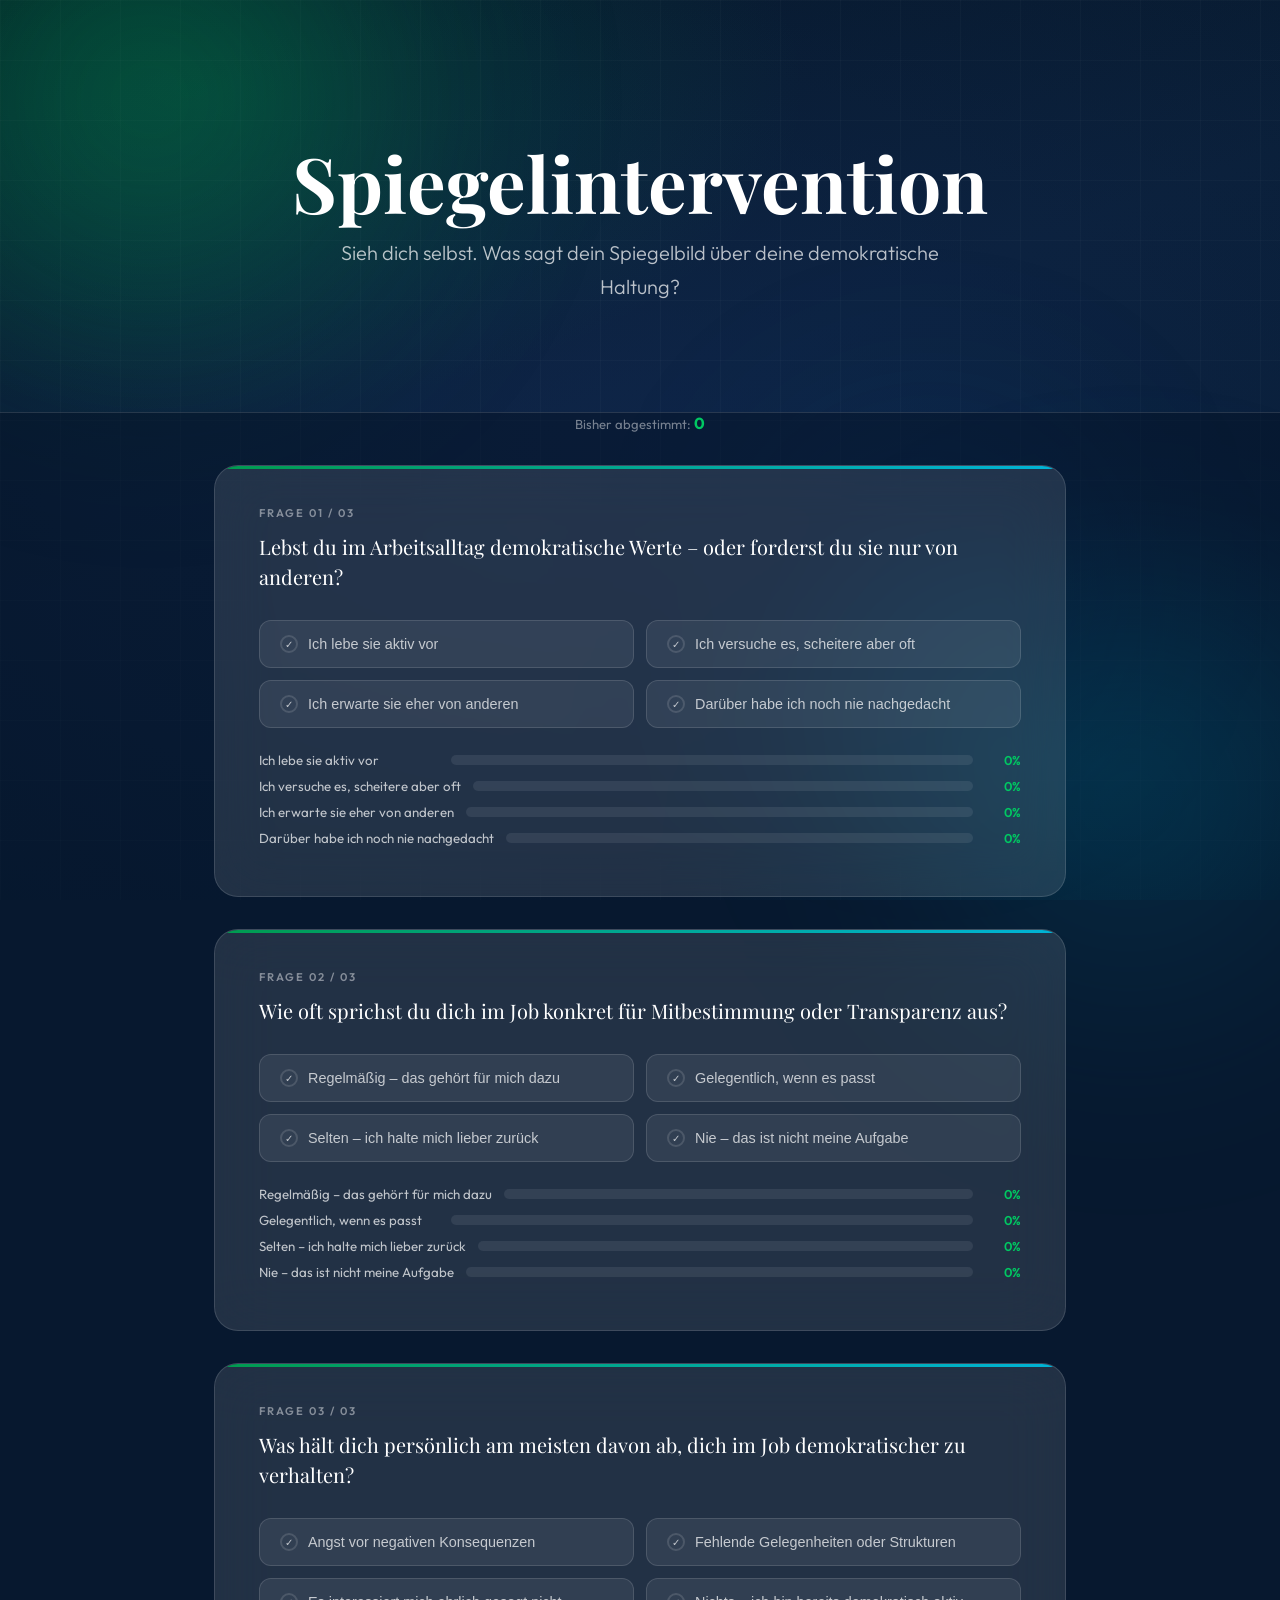
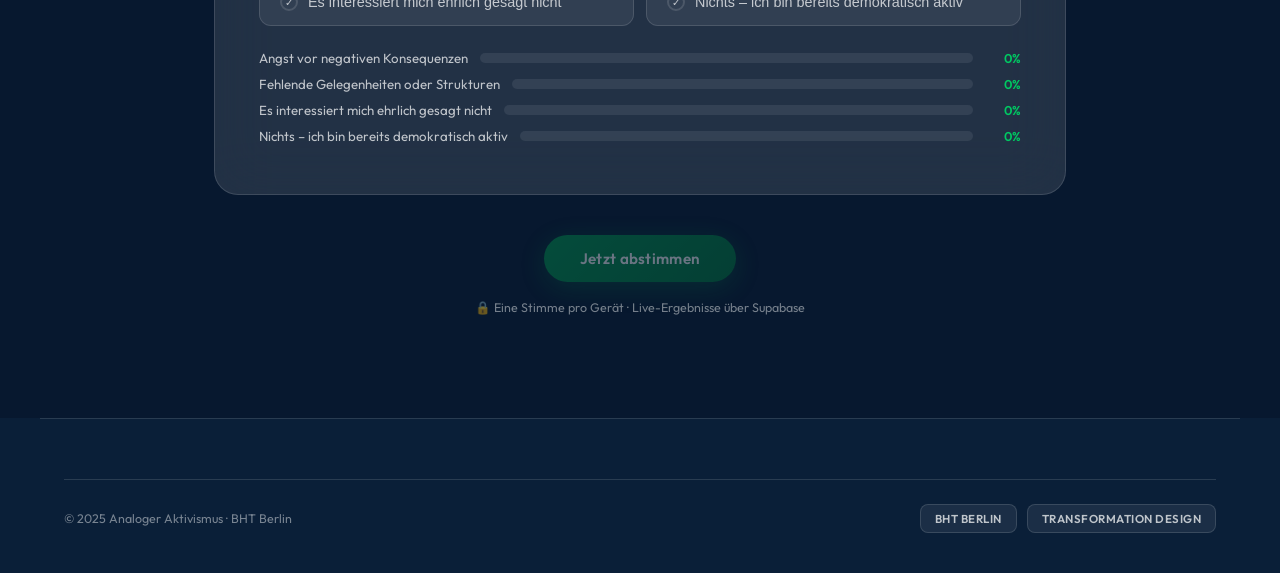
==== commit 0728328b: "Update abstimmung.html" ====
--- a/abstimmung.html
+++ b/abstimmung.html
@@ -14,25 +14,9 @@
     <div class="orb orb-2"></div>
     <div class="orb orb-3"></div>
 
-    <nav>
-        <div class="nav-logo">
-            <div class="nav-logo-mark">AA</div>
-            <div>
-                <div class="nav-title">Analoger Aktivismus</div>
-                <div class="nav-sub">Transformation Design &amp; Print · BHT Berlin</div>
-            </div>
-        </div>
-        <div class="nav-links">
-            <a href="index.html">Projekt</a>
-            <a href="wise2526.html">WiSe 25/26</a>
-            <a href="sose26.html" class="active">SoSe 26</a>
-            <a href="wise2627.html">WiSe 26/27</a>
-        </div>
-    </nav>
-
     <div class="hero" style="min-height:auto; padding:140px 24px 60px;">
         <h1>Spiegelintervention</h1>
-        <p class="hero-sub">Wie demokratisch ist dein Arbeitsalltag? Stimme ab und sieh, was andere denken.</p>
+        <p class="hero-sub">Sieh dich selbst. Was sagt dein Spiegelbild über deine demokratische Haltung?</p>
     </div>
 
     <div class="vote-section" style="padding-top:0;">
@@ -49,39 +33,39 @@
                 <!-- Frage 1 -->
                 <div class="poll-card reveal">
                     <div class="poll-q-num">Frage 01 / 03</div>
-                    <div class="poll-q">Wie demokratisch erlebst du deinen Arbeitsalltag?</div>
+                    <div class="poll-q">Lebst du im Arbeitsalltag demokratische Werte – oder forderst du sie nur von anderen?</div>
                     <div class="poll-options" id="q1-options">
                         <button class="poll-option" data-q="q1" data-a="a" onclick="selectOption(this)">
-                            <span class="poll-option-check">✓</span> Sehr demokratisch
+                            <span class="poll-option-check">✓</span> Ich lebe sie aktiv vor
                         </button>
                         <button class="poll-option" data-q="q1" data-a="b" onclick="selectOption(this)">
-                            <span class="poll-option-check">✓</span> Eher demokratisch
+                            <span class="poll-option-check">✓</span> Ich versuche es, scheitere aber oft
                         </button>
                         <button class="poll-option" data-q="q1" data-a="c" onclick="selectOption(this)">
-                            <span class="poll-option-check">✓</span> Wenig demokratisch
+                            <span class="poll-option-check">✓</span> Ich erwarte sie eher von anderen
                         </button>
                         <button class="poll-option" data-q="q1" data-a="d" onclick="selectOption(this)">
-                            <span class="poll-option-check">✓</span> Gar nicht demokratisch
+                            <span class="poll-option-check">✓</span> Darüber habe ich noch nie nachgedacht
                         </button>
                     </div>
                     <div class="result-bar-wrap" id="res-q1" style="display:none; margin-top:24px;">
                         <div class="result-row">
-                            <div class="result-label">Sehr demokratisch</div>
+                            <div class="result-label">Ich lebe sie aktiv vor</div>
                             <div class="result-bar-bg"><div class="result-bar-fill" id="bar-q1-a"></div></div>
                             <div class="result-pct" id="pct-q1-a">0%</div>
                         </div>
                         <div class="result-row">
-                            <div class="result-label">Eher demokratisch</div>
+                            <div class="result-label">Ich versuche es, scheitere aber oft</div>
                             <div class="result-bar-bg"><div class="result-bar-fill" id="bar-q1-b"></div></div>
                             <div class="result-pct" id="pct-q1-b">0%</div>
                         </div>
                         <div class="result-row">
-                            <div class="result-label">Wenig demokratisch</div>
+                            <div class="result-label">Ich erwarte sie eher von anderen</div>
                             <div class="result-bar-bg"><div class="result-bar-fill" id="bar-q1-c"></div></div>
                             <div class="result-pct" id="pct-q1-c">0%</div>
                         </div>
                         <div class="result-row">
-                            <div class="result-label">Gar nicht demokratisch</div>
+                            <div class="result-label">Darüber habe ich noch nie nachgedacht</div>
                             <div class="result-bar-bg"><div class="result-bar-fill" id="bar-q1-d"></div></div>
                             <div class="result-pct" id="pct-q1-d">0%</div>
                         </div>
@@ -91,39 +75,39 @@
                 <!-- Frage 2 -->
                 <div class="poll-card reveal">
                     <div class="poll-q-num">Frage 02 / 03</div>
-                    <div class="poll-q">Welche Form der Mitbestimmung ist dir am wichtigsten in deinem Job?</div>
+                    <div class="poll-q">Wie oft sprichst du dich im Job konkret für Mitbestimmung oder Transparenz aus?</div>
                     <div class="poll-options" id="q2-options">
                         <button class="poll-option" data-q="q2" data-a="a" onclick="selectOption(this)">
-                            <span class="poll-option-check">✓</span> Bei Projektthemen &amp; Inhalten
+                            <span class="poll-option-check">✓</span> Regelmäßig – das gehört für mich dazu
                         </button>
                         <button class="poll-option" data-q="q2" data-a="b" onclick="selectOption(this)">
-                            <span class="poll-option-check">✓</span> Bei Bewertungskriterien
+                            <span class="poll-option-check">✓</span> Gelegentlich, wenn es passt
                         </button>
                         <button class="poll-option" data-q="q2" data-a="c" onclick="selectOption(this)">
-                            <span class="poll-option-check">✓</span> Bei Lehr- &amp; Lernmethoden
+                            <span class="poll-option-check">✓</span> Selten – ich halte mich lieber zurück
                         </button>
                         <button class="poll-option" data-q="q2" data-a="d" onclick="selectOption(this)">
-                            <span class="poll-option-check">✓</span> Bei Arbeitszeit &amp; Organisation
+                            <span class="poll-option-check">✓</span> Nie – das ist nicht meine Aufgabe
                         </button>
                     </div>
                     <div class="result-bar-wrap" id="res-q2" style="display:none; margin-top:24px;">
                         <div class="result-row">
-                            <div class="result-label">Projektthemen &amp; Inhalte</div>
+                            <div class="result-label">Regelmäßig – das gehört für mich dazu</div>
                             <div class="result-bar-bg"><div class="result-bar-fill" id="bar-q2-a"></div></div>
                             <div class="result-pct" id="pct-q2-a">0%</div>
                         </div>
                         <div class="result-row">
-                            <div class="result-label">Bewertungskriterien</div>
+                            <div class="result-label">Gelegentlich, wenn es passt</div>
                             <div class="result-bar-bg"><div class="result-bar-fill" id="bar-q2-b"></div></div>
                             <div class="result-pct" id="pct-q2-b">0%</div>
                         </div>
                         <div class="result-row">
-                            <div class="result-label">Lehr- &amp; Lernmethoden</div>
+                            <div class="result-label">Selten – ich halte mich lieber zurück</div>
                             <div class="result-bar-bg"><div class="result-bar-fill" id="bar-q2-c"></div></div>
                             <div class="result-pct" id="pct-q2-c">0%</div>
                         </div>
                         <div class="result-row">
-                            <div class="result-label">Arbeitszeit &amp; Organisation</div>
+                            <div class="result-label">Nie – das ist nicht meine Aufgabe</div>
                             <div class="result-bar-bg"><div class="result-bar-fill" id="bar-q2-d"></div></div>
                             <div class="result-pct" id="pct-q2-d">0%</div>
                         </div>
@@ -133,39 +117,39 @@
                 <!-- Frage 3 -->
                 <div class="poll-card reveal">
                     <div class="poll-q-num">Frage 03 / 03</div>
-                    <div class="poll-q">Was wünschst du dir für deinen Arbeitsalltag?</div>
+                    <div class="poll-q">Was hält dich persönlich am meisten davon ab, dich im Job demokratischer zu verhalten?</div>
                     <div class="poll-options" id="q3-options">
                         <button class="poll-option" data-q="q3" data-a="a" onclick="selectOption(this)">
-                            <span class="poll-option-check">✓</span> Mehr Beteiligung an Entscheidungen
+                            <span class="poll-option-check">✓</span> Angst vor negativen Konsequenzen
                         </button>
                         <button class="poll-option" data-q="q3" data-a="b" onclick="selectOption(this)">
-                            <span class="poll-option-check">✓</span> Mehr Transparenz von Führungskräften
+                            <span class="poll-option-check">✓</span> Fehlende Gelegenheiten oder Strukturen
                         </button>
                         <button class="poll-option" data-q="q3" data-a="c" onclick="selectOption(this)">
-                            <span class="poll-option-check">✓</span> Flachere Hierarchien &amp; Rollen
+                            <span class="poll-option-check">✓</span> Es interessiert mich ehrlich gesagt nicht
                         </button>
                         <button class="poll-option" data-q="q3" data-a="d" onclick="selectOption(this)">
-                            <span class="poll-option-check">✓</span> Status quo passt mir gut so
+                            <span class="poll-option-check">✓</span> Nichts – ich bin bereits demokratisch aktiv
                         </button>
                     </div>
                     <div class="result-bar-wrap" id="res-q3" style="display:none; margin-top:24px;">
                         <div class="result-row">
-                            <div class="result-label">Mehr Beteiligung</div>
+                            <div class="result-label">Angst vor negativen Konsequenzen</div>
                             <div class="result-bar-bg"><div class="result-bar-fill" id="bar-q3-a"></div></div>
                             <div class="result-pct" id="pct-q3-a">0%</div>
                         </div>
                         <div class="result-row">
-                            <div class="result-label">Mehr Transparenz</div>
+                            <div class="result-label">Fehlende Gelegenheiten oder Strukturen</div>
                             <div class="result-bar-bg"><div class="result-bar-fill" id="bar-q3-b"></div></div>
                             <div class="result-pct" id="pct-q3-b">0%</div>
                         </div>
                         <div class="result-row">
-                            <div class="result-label">Flachere Hierarchien</div>
+                            <div class="result-label">Es interessiert mich ehrlich gesagt nicht</div>
                             <div class="result-bar-bg"><div class="result-bar-fill" id="bar-q3-c"></div></div>
                             <div class="result-pct" id="pct-q3-c">0%</div>
                         </div>
                         <div class="result-row">
-                            <div class="result-label">Status quo passt</div>
+                            <div class="result-label">Nichts – ich bin bereits demokratisch aktiv</div>
                             <div class="result-bar-bg"><div class="result-bar-fill" id="bar-q3-d"></div></div>
                             <div class="result-pct" id="pct-q3-d">0%</div>
                         </div>
@@ -175,17 +159,16 @@
 
             <div class="vote-btn-row reveal">
                 <button class="btn-primary" id="voteBtn" onclick="submitVote()">Jetzt abstimmen</button>
-                <button class="btn-ghost" onclick="toggleResults()">Ergebnisse anzeigen</button>
             </div>
 
             <div class="vote-success" id="voteSuccess">
-                <div class="vote-success-icon">🗳️</div>
-                <h4>Danke für deine Stimme!</h4>
+                <div class="vote-success-icon">🪞</div>
+                <h4>Danke für deine Ehrlichkeit!</h4>
                 <p>Die Ergebnisse sind jetzt sichtbar.</p>
             </div>
 
             <div id="postVoteLink" style="display:none; text-align:center; margin-top:2rem;">
-                <a href="index.html" class="btn-primary">Zurück zur Projektübersicht</a>
+                <a href="sose26.html" class="btn-ghost">Was ist das hier eigentlich?</a>
             </div>
 
             <p class="vote-notice">🔒 Eine Stimme pro Gerät · Live-Ergebnisse über Supabase</p>
@@ -193,24 +176,6 @@
     </div>
 
     <footer>
-        <div class="footer-grid">
-            <div class="footer-brand">
-                <h3>Analoger Aktivismus</h3>
-                <p>Master Transformation Design &amp; Print · BHT Berlin<br>
-                Partner: Netzwerk Großbeerenstraße e.V.</p>
-            </div>
-            <div class="footer-links">
-                <h5>Semester</h5>
-                <a href="wise2526.html">WiSe 25/26</a>
-                <a href="sose26.html">SoSe 26</a>
-                <a href="wise2627.html">WiSe 26/27</a>
-            </div>
-            <div class="footer-links">
-                <h5>Links</h5>
-                <a href="https://www.bht-berlin.de" target="_blank">BHT Berlin</a>
-                <a href="https://www.netzwerk-grossbeerenstrasse.de" target="_blank">Netzwerk Großbeerenstraße</a>
-            </div>
-        </div>
         <div class="footer-bottom">
             <span>© 2025 Analoger Aktivismus · BHT Berlin</span>
             <div class="footer-bht">
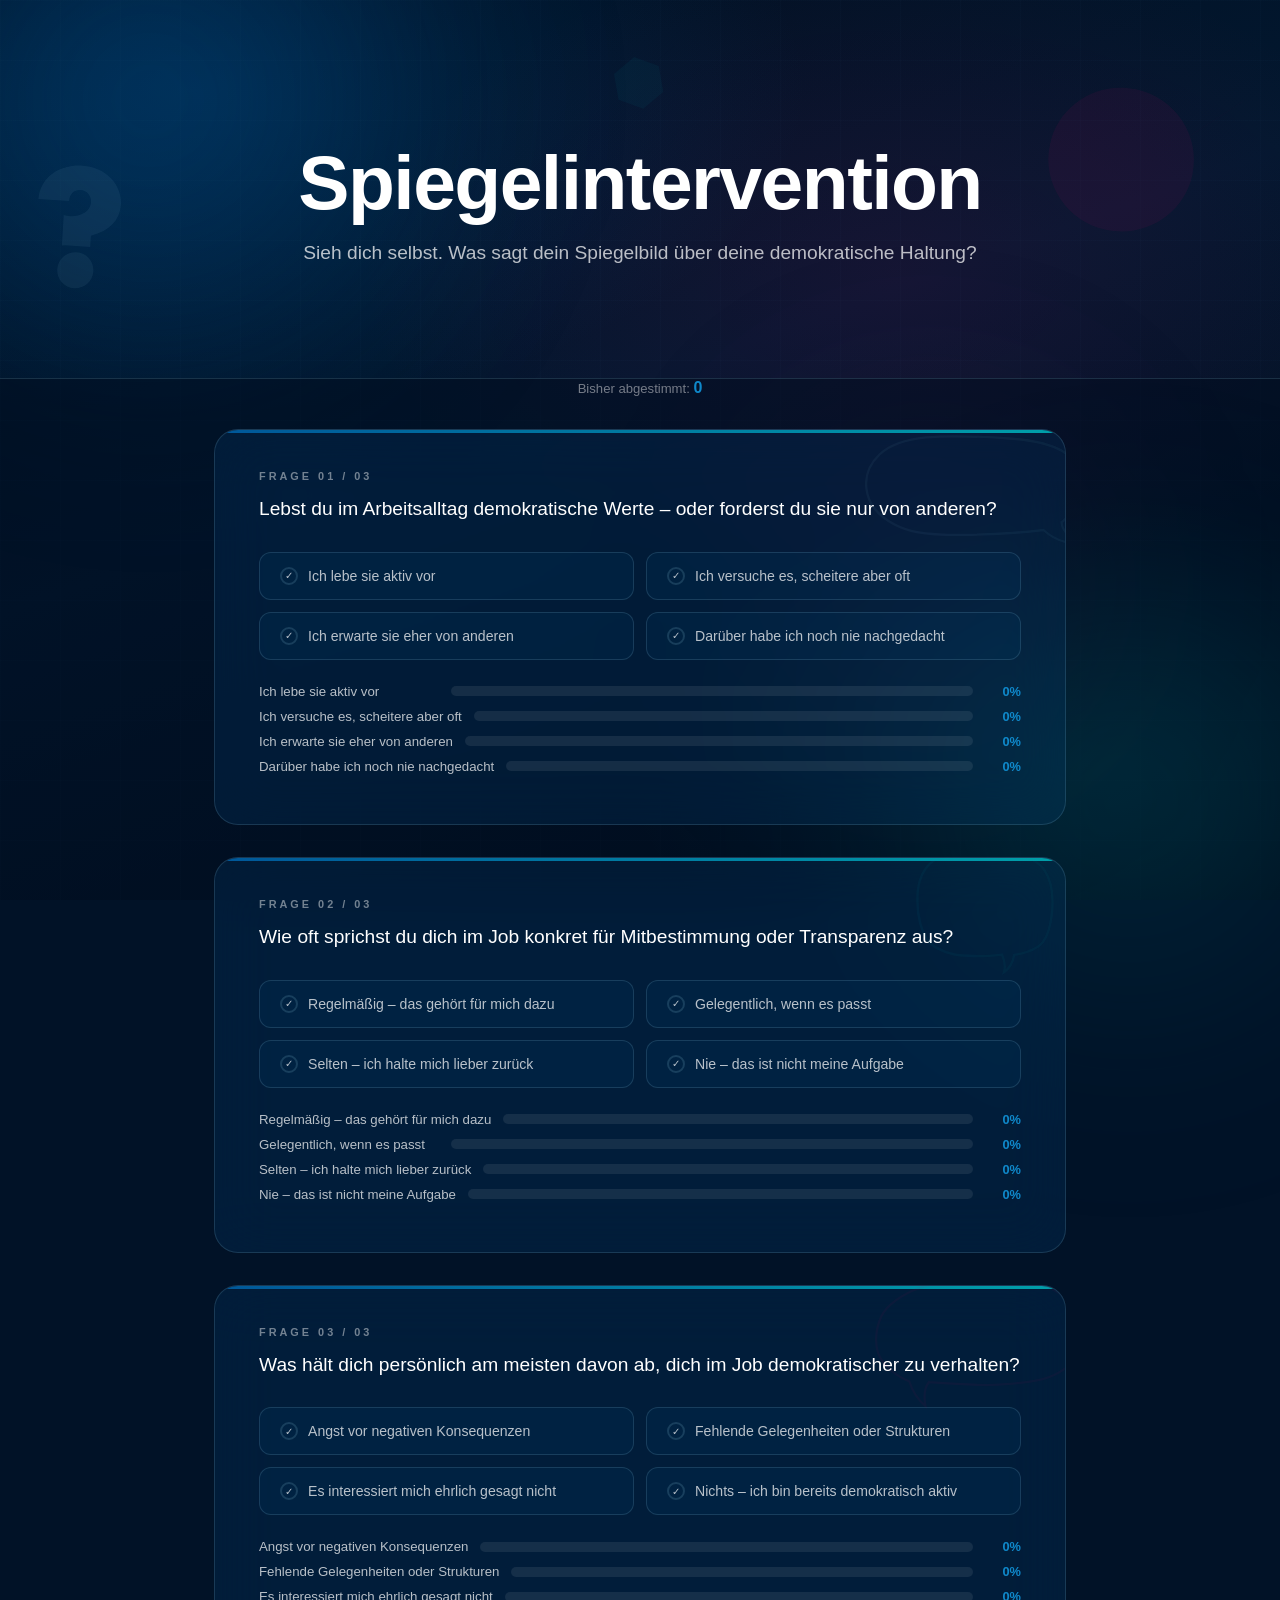
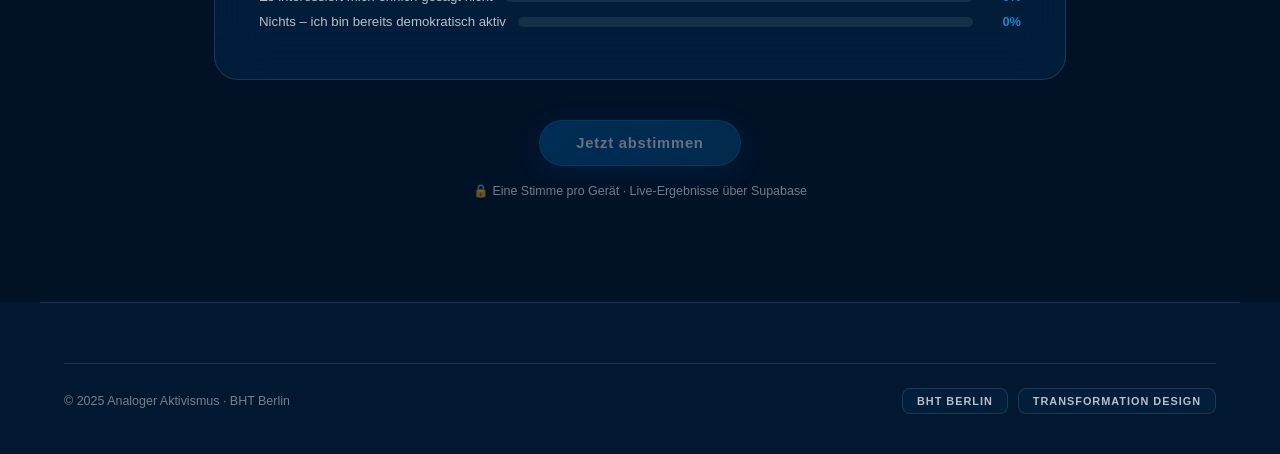
==== commit b0c870c1: "Update abstimmung.html" ====
--- a/abstimmung.html
+++ b/abstimmung.html
@@ -9,16 +9,115 @@
 </head>
 <body>
 
+    <!-- ═══ BHT SVG ILLUSTRATIONSSYSTEM ═══ -->
+    <svg xmlns="http://www.w3.org/2000/svg" style="display:none" aria-hidden="true">
+
+        <!-- Kategorie 1: Köpfe -->
+        <symbol id="kopf-07" viewBox="0 0 129.54 151.81">
+            <path fill="currentColor" d="M129.47,78.24c.4-5.03-.78-12.63-4.33-13.68-2.19-.65-4.78,1.36-6.57,3.16.96-22.28,2.53-28.28-1.68-37.46-2.86-6.22-6.64-10.11-8.97-12.47C92.68,2.35,64.32-5.9,40.1,4.93c-4.17,1.86-18.31,8.19-25.33,22.61-5.09,10.44-4.7,21.54-3.65,40.34-1.79-1.84-4.46-3.98-6.72-3.31-3.55,1.05-4.73,8.66-4.33,13.68.3,3.81,1.33,3.91,1.73,8.49.54,6.19-1.18,7.9.17,10.39,1.71,3.14,6.99,5.07,10.8,3.99-.55,11.25-2.44,13.75-.74,19.96,5.82,21.26,38.05,28.67,40.54,29.23,13.56,3.07,25.08.78,31.57-1.17,3.39-1.02,28.96-8.7,34.3-27.67,1.17-4.16.09-4.31-.36-20.1,3.62.38,7.96-1.45,9.48-4.24,1.36-2.49-.36-4.21.17-10.39.4-4.58,1.43-4.67,1.73-8.49"/>
+        </symbol>
+        <symbol id="kopf-08" viewBox="0 0 130.7 148.24">
+            <path fill="currentColor" d="M129.97,78.27c-.94-4.18-2.48-5.6-3.52-6.26-1.39-.88-3.01-1.08-4.61-.93,7.87-25.32,8.2-32.68,4.9-40.25-6.74-15.5-24.07-21.41-35.83-25.41-7.86-2.68-34.58-11.78-59.99,2.08-5.51,3.01-16.66,9.09-22.5,21.66-2.47,5.32-4.42,12.75,1.97,39.39-2.15-.62-4.57-.8-6.56.42-3.15,1.94-3.52,6.37-3.75,9.06-.54,6.43.95,20.01,10.31,22.5,2.74.73,5.81.41,8.54-.71,5.53,18.89,9.59,29.47,16.15,35.16,13.03,11.31,34.49,17.45,53.32,10,8.66-3.43,14.53-16.4,22.49-40.04,3.11,1.19,6.64,1.39,9.65.42,10.23-3.3,11.21-19.04,9.41-27.08"/>
+        </symbol>
+        <symbol id="kopf-09" viewBox="0 0 112.17 169.53">
+            <path fill="currentColor" d="M110.52,81.9c-1.46-.87-3.56-.16-5.36.81,3.59-26.34,2.48-56.66-19.38-72.44-18.22-13.15-48.06-14.17-65.49-.13C4.2,23.09,3.65,44.86,7.17,77.83c-1.95-1.09-4.23-1.88-5.83-.96-2.35,1.36-1.28,5.3.67,24.45.92,9.05,1.18,13.02,4.02,14.4,1.72.84,3.89.47,5.78-.39,3.48,24.58,8.32,43.77,24.05,51.21,15.63,7.39,32.91-1.14,34.36-1.88,17.86-9.14,23.44-28.83,27.75-46.53,1.23.75,2.72,1.3,4.18.94,2.16-.53,3.82-2.91,6.36-13.4,3.19-13.15,5.3-21.82,2.01-23.78"/>
+        </symbol>
+        <symbol id="kopf-10" viewBox="0 0 111.75 146.28">
+            <path fill="currentColor" d="M4.64,40.33C6.79,34.84,18.03,6.11,44.49.82c26.01-5.21,50.73,15.43,60.95,35.83,13.46,26.87,1.99,53.78-3.35,66.31-4.47,10.48-15.22,35.71-39.18,41.86-3.06.79-11.56,2.86-21.43,0C15.43,137.29,6.92,103.34,3.97,91.57c-2.9-11.58-7.57-30.19.67-51.24"/>
+        </symbol>
+        <symbol id="kopf-11" viewBox="0 0 133.96 146.28">
+            <path fill="currentColor" d="M130.13,64.89c-1.87-1.06-4.06-.86-5.81-.39.1-8.86-1.54-18.35-6.29-27.84C107.81,16.24,83.09-4.39,57.08.82,30.62,6.11,19.38,34.84,17.23,40.33c-2.87,7.34-4.17,14.38-4.53,20.93-.01,0-.02-.01-.03-.02-.71-.37-5.34-2.75-8.83-.78-5.88,3.32-3.37,16.11-2.86,18.71.76,3.87,2.81,14.28,8.83,15.33,2.47.43,4.93-.83,6.87-2.47,3.05,12.16,11.67,45.35,37.39,52.79,9.88,2.86,18.38.79,21.43,0,23.96-6.15,34.72-31.38,39.18-41.86.79-1.85,1.71-4.02,2.67-6.45,1.93,1.61,4.36,2.84,6.81,2.42,6.03-1.05,8.07-11.46,8.83-15.33.51-2.6,3.02-15.39-2.86-18.71"/>
+        </symbol>
+        <symbol id="kopf-12" viewBox="0 0 125.47 165.64">
+            <path fill="currentColor" d="M0,58.15c.42-5.99,2.5-24.51,17.19-39.74C39.38-4.59,70.85.1,76.13.99c1.91.32,37.57,6.87,47.78,33.49,1.63,4.26,1.8,6.9,1.34,28.13-1.17,54.56-2.71,59.47-4.91,64.3-2.37,5.18-11.64,24.64-33.94,33.94-4.06,1.69-24.93,9.87-47.78,0-1.22-.53-22.88-10.27-32.15-33.04-3-7.38-3.83-20.5-5.36-46.44-.57-9.71-.91-17.74-1.12-23.22"/>
+        </symbol>
+        <symbol id="kopf-13" viewBox="0 0 109.2 151.81">
+            <path fill="currentColor" d="M4.3,27.53C11.33,13.11,25.47,6.79,29.64,4.93c24.22-10.83,52.58-2.58,67.82,12.86,2.33,2.36,6.11,6.25,8.96,12.47,4.41,9.59,2.49,15.7,1.56,40.54-.37,9.73-.68,18.2-.39,29.62.43,16.75,1.58,16.8.39,21.05-5.34,18.98-30.91,26.65-34.3,27.67-6.49,1.95-18.01,4.24-31.57,1.17-2.49-.56-34.71-7.97-40.54-29.23-2.17-7.94,1.52-9.81.78-31.57-.32-9.37-1.02-9.59-1.56-19.1-1.15-20.36-1.8-31.98,3.51-42.87"/>
+        </symbol>
+
+        <!-- Kategorie 2: Sprechblasen -->
+        <symbol id="sprechblase-26" viewBox="0 0 330.77 210.51">
+            <path fill="none" stroke="currentColor" stroke-width="3.3" stroke-miterlimit="10"
+                  d="M5.72,153.78c14.55,1.37,27.9.06,39.4-5.35,0,0,15.62,9.81,49.37,20.14,33.75,10.34,86.75,5.3,86.75,5.3,5.56,9.06,6.76,19.82,5.73,31.47,8.31-10.15,13.36-20.85,15.04-32.13,0,0,48.5-2.81,78.35-17.63,29.85-14.82,54.92-44.28,47.4-78.76-7.52-34.48-34.81-49.5-64.28-60.4-72.08-26.65-147.78-10.9-176.79-1.53S19.35,44.58,16.48,76.14c-2.86,31.56,17.18,54.21,17.18,54.21-3.79,8.24-13.66,16-27.94,23.43Z"/>
+        </symbol>
+        <symbol id="sprechblase-27" viewBox="0 0 316.79 157.39">
+            <path fill="none" stroke="currentColor" stroke-width="3.3" stroke-miterlimit="10"
+                  d="M283.03,125.32s21.73-17.76,29.33-37.54c7.49-19.52-.62-41.04-18.6-57.89-17.98-16.85-52.25-22.79-81.97-24.97C182.07,2.74,120.72-.07,88.14,3.02c-32.58,3.09-55.58,13.56-67.21,24.62C9.3,38.7-.33,56,2,76.32c3.35,29.21,23.71,43.25,40.52,51.93,16.81,8.68,36.04,15.75,101.05,15.1,62.88-.62,113.5-7.04,113.5-7.04,14.74,13.81,31.26,19.1,48.83,19.36-12.89-10.06-22.71-20.15-22.88-30.35Z"/>
+        </symbol>
+        <symbol id="sprechblase-28" viewBox="0 0 314.94 197.79">
+            <path fill="none" stroke="currentColor" stroke-width="3.3" stroke-miterlimit="10"
+                  d="M80.76,157.68s49.93,3.46,77.39,4.15c27.46.69,71.76-2.99,93.49-8.74,21.73-5.75,53.61-23.91,59.82-51.05,6.21-27.13-3.9-53.52-22.49-68.84-18.59-15.32-49.15-30-102.65-31.4-53.49-1.4-95.28,6.65-120.12,14.93-24.84,8.28-49.43,26.44-56.84,42.54s-14.09,47.6,3.11,68.75c17.19,21.15,38.91,28.27,38.91,28.27,5.07,16.36,13.62,28.22,24.36,37.25-2.69-14.38-2.16-27,5.01-35.87Z"/>
+        </symbol>
+        <symbol id="sprechblase-29" viewBox="0 0 192.27 177.46">
+            <path fill="none" stroke="currentColor" stroke-width="3.3" stroke-miterlimit="10"
+                  d="M122.72,173.49c6.9-4.74,12.13-11.99,14.19-24.05,0,0,20.69-3.39,33.05-11.51,13.73-9.01,17.97-28.22,19.91-49.84,2.08-23.23.19-40.92-10.69-57.15-12.01-17.93-42.24-25.58-62.66-27.97S51.59-.28,26.62,15.92C1.65,32.11,1.65,61.93,1.65,73.71s2.27,51.9,25.68,65.15c23.41,13.25,39.73,11.04,52.73,12.02,13.01.98,39.82-1.93,39.82-1.93,3.96,8.92,5,17.13,2.84,24.54Z"/>
+        </symbol>
+        <symbol id="sprechblase-30" viewBox="0 0 193.3 184.73">
+            <path fill="none" stroke="currentColor" stroke-width="3.3" stroke-miterlimit="10"
+                  d="M144.76,3.95c1.46,11.39-1.89,17.72-7.37,21.81,0,0-16.16-6.5-45.64-7.16-29.48-.66-66.12,14.54-79.84,42.52-13.72,27.98-13.31,55.96-1.02,81.08,12.28,25.12,41.39,35.26,59.2,38.56,17.81,3.31,69.09,7.62,99.46-22.7,23.99-23.95,24.57-57.72,19.65-84.38-4.91-26.66-32.96-43.62-32.96-43.62-1.54-9.71-3.99-19.9-11.47-26.11Z"/>
+        </symbol>
+
+        <!-- Kategorie 3: BHT Formen -->
+        <symbol id="form-rechteck" viewBox="0 0 196.44 250">
+            <rect fill="currentColor" x="41.1" y="0" width="155.34" height="155.85"/>
+            <line stroke="currentColor" stroke-width="0.79" fill="none" opacity="0.4"
+                  x1=".28" y1="249.72" x2="173.72" y2="76.28"/>
+        </symbol>
+        <symbol id="form-hexagon" viewBox="0 0 290.66 327.09">
+            <polygon fill="currentColor"
+                     points="0 171.24 32.94 294.15 155.85 327.09 245.83 237.11 212.9 114.19 89.98 81.26 0 171.24"/>
+            <line stroke="currentColor" stroke-width="1.13" fill="none" opacity="0.4"
+                  x1="109.22" y1="181.43" x2="290.26" y2=".4"/>
+        </symbol>
+        <symbol id="form-kreis" viewBox="0 0 292.24 250">
+            <path fill="currentColor"
+                  d="M118.31,250c65.34,0,118.31-52.17,118.31-116.54S183.64,16.93,118.31,16.93,0,69.1,0,133.46s52.97,116.54,118.31,116.54"/>
+            <line stroke="currentColor" stroke-width="1.16" fill="none" opacity="0.4"
+                  x1="95.2" y1="197.04" x2="291.83" y2=".41"/>
+        </symbol>
+        <symbol id="form-dreieck" viewBox="0 0 221.87 197.79">
+            <polygon fill="currentColor"
+                     points="50.58 0 50.58 197.79 221.87 98.89 221.87 98.89 50.58 0"/>
+            <line stroke="currentColor" stroke-width="0.91" fill="none" opacity="0.4"
+                  x1=".32" y1="190.44" x2="118.88" y2="71.88"/>
+        </symbol>
+
+        <!-- Kategorie 4: Gestaltungselemente -->
+        <symbol id="element-fragezeichen" viewBox="0 0 119.03 176.74">
+            <path fill="currentColor" d="M17.12,109.23l14.13-42.03c1.63.87,3.12,1.65,4.49,2.35,1.36.7,2.69,1.26,3.99,1.7,3.88,1.31,7.73,2,11.54,2.08s7.29-.39,10.43-1.41c3.14-1.02,5.88-2.62,8.21-4.8,2.33-2.18,4.03-4.84,5.09-8.01,1.45-4.31,1.27-8.53-.54-12.66-1.81-4.13-5.16-7.01-10.05-8.66-4.46-1.5-8.52-1.18-12.19.94-3.67,2.12-6.33,5.63-7.97,10.51L1.35,34.82c2.47-7.33,6.19-13.55,11.2-18.67,5-5.12,10.88-9.06,17.65-11.82C36.96,1.57,44.32.13,52.28,0c7.96-.12,16.1,1.22,24.44,4.02,8.48,2.85,15.73,6.85,21.76,11.99,6.03,5.15,10.76,10.93,14.19,17.37,3.43,6.43,5.48,13.2,6.13,20.3.65,7.1-.13,13.95-2.35,20.56-7.25,21.56-25.4,32.49-54.45,32.79l-5.22,15.52-39.66-13.34ZM1.43,141.62c1.16-3.45,2.91-6.5,5.24-9.15,2.33-2.65,5.03-4.75,8.11-6.27,3.07-1.52,6.37-2.42,9.9-2.67,3.52-.25,7.01.2,10.46,1.36,3.45,1.16,6.5,2.9,9.15,5.24,2.65,2.33,4.74,5.04,6.27,8.11,1.52,3.07,2.42,6.37,2.67,9.9.25,3.53-.2,7.01-1.36,10.46-1.16,3.45-2.91,6.5-5.24,9.16-2.33,2.66-5.04,4.75-8.11,6.27-3.07,1.53-6.37,2.42-9.9,2.67-3.53.25-7.01-.2-10.46-1.36-3.45-1.16-6.5-2.91-9.15-5.24-2.66-2.33-4.75-5.03-6.27-8.11-1.53-3.07-2.42-6.37-2.67-9.9-.25-3.52.2-7.01,1.36-10.46"/>
+        </symbol>
+        <symbol id="element-ausrufezeichen" viewBox="0 0 61.82 204.75">
+            <path fill="currentColor" d="M0,173.84c0-4.23.79-8.23,2.38-12.02,1.59-3.79,3.79-7.09,6.6-9.91,2.82-2.82,6.12-5.02,9.91-6.6,3.79-1.59,7.79-2.38,12.02-2.38s8.23.79,12.02,2.38c3.78,1.59,7.09,3.79,9.91,6.6,2.82,2.82,5.02,6.12,6.61,9.91,1.58,3.79,2.38,7.79,2.38,12.02s-.79,8.24-2.38,12.02c-1.59,3.79-3.79,7.1-6.61,9.91-2.82,2.82-6.12,5.02-9.91,6.6-3.79,1.58-7.79,2.38-12.02,2.38s-8.24-.8-12.02-2.38c-3.79-1.58-7.09-3.78-9.91-6.6-2.82-2.81-5.02-6.12-6.6-9.91-1.58-3.78-2.38-7.79-2.38-12.02M6.08,0h49.67v131.57H6.08V0Z"/>
+        </symbol>
+
+    </svg>
+
     <div class="scene"></div>
     <div class="orb orb-1"></div>
     <div class="orb orb-2"></div>
     <div class="orb orb-3"></div>
 
+    <!-- Hero -->
     <div class="hero" style="min-height:auto; padding:140px 24px 60px;">
+
+        <!-- Dekorative SVGs -->
+        <div class="hero-deco" aria-hidden="true">
+            <svg class="bht-form bht-magenta deco-1" width="150" height="150">
+                <use href="#form-kreis"/>
+            </svg>
+            <svg class="bht-element bht-blue-pale deco-2" width="80" height="120">
+                <use href="#element-fragezeichen"/>
+            </svg>
+            <svg class="bht-form bht-teal deco-3" width="120" height="120">
+                <use href="#form-hexagon"/>
+            </svg>
+        </div>
+
         <h1>Spiegelintervention</h1>
         <p class="hero-sub">Sieh dich selbst. Was sagt dein Spiegelbild über deine demokratische Haltung?</p>
     </div>
 
+    <!-- Abstimmungsbereich -->
     <div class="vote-section" style="padding-top:0;">
         <div class="vote-inner">
 
@@ -32,6 +131,12 @@
             <div class="poll-container" id="pollContainer">
                 <!-- Frage 1 -->
                 <div class="poll-card reveal">
+                    <!-- Dekorative Sprechblase -->
+                    <div class="poll-card-bubble" aria-hidden="true">
+                        <svg class="bht-bubble bht-blue-pale" width="220" height="140">
+                            <use href="#sprechblase-27"/>
+                        </svg>
+                    </div>
                     <div class="poll-q-num">Frage 01 / 03</div>
                     <div class="poll-q">Lebst du im Arbeitsalltag demokratische Werte – oder forderst du sie nur von anderen?</div>
                     <div class="poll-options" id="q1-options">
@@ -74,6 +179,12 @@
 
                 <!-- Frage 2 -->
                 <div class="poll-card reveal">
+                    <!-- Dekorative Sprechblase -->
+                    <div class="poll-card-bubble" aria-hidden="true">
+                        <svg class="bht-bubble bht-teal" width="200" height="127">
+                            <use href="#sprechblase-29"/>
+                        </svg>
+                    </div>
                     <div class="poll-q-num">Frage 02 / 03</div>
                     <div class="poll-q">Wie oft sprichst du dich im Job konkret für Mitbestimmung oder Transparenz aus?</div>
                     <div class="poll-options" id="q2-options">
@@ -116,6 +227,12 @@
 
                 <!-- Frage 3 -->
                 <div class="poll-card reveal">
+                    <!-- Dekorative Sprechblase -->
+                    <div class="poll-card-bubble" aria-hidden="true">
+                        <svg class="bht-bubble bht-magenta" width="210" height="134">
+                            <use href="#sprechblase-28"/>
+                        </svg>
+                    </div>
                     <div class="poll-q-num">Frage 03 / 03</div>
                     <div class="poll-q">Was hält dich persönlich am meisten davon ab, dich im Job demokratischer zu verhalten?</div>
                     <div class="poll-options" id="q3-options">
@@ -161,8 +278,11 @@
                 <button class="btn-primary" id="voteBtn" onclick="submitVote()">Jetzt abstimmen</button>
             </div>
 
+            <!-- Erfolgsmeldung mit Kopf-SVG -->
             <div class="vote-success" id="voteSuccess">
-                <div class="vote-success-icon">🪞</div>
+                <svg class="vote-success-kopf bht-green" width="60" height="72" aria-hidden="true">
+                    <use href="#kopf-10"/>
+                </svg>
                 <h4>Danke für deine Ehrlichkeit!</h4>
                 <p>Die Ergebnisse sind jetzt sichtbar.</p>
             </div>
--- a/style.css
+++ b/style.css
@@ -1,22 +1,221 @@
-@import url('https://fonts.googleapis.com/css2?family=Playfair+Display:ital,wght@0,400;0,700;1,400&family=Outfit:wght@200;300;400;500;600;700&display=swap');
+/* ══════════════════════════════════════════════════════════════════
+   ANALOGER AKTIVISMUS – BHT CORPORATE DESIGN STYLESHEET
+   Master Transformation Design & Print · Berliner Hochschule für Technik
+   ══════════════════════════════════════════════════════════════════
+
+   SCHRIFTEN / TYPOGRAPHY
+   ──────────────────────
+   Futura Bold    → Überschriften, Labels, Badges
+   Futura Medium  → Fließtext, Navigation, Buttons
+   Fallback-Stack: 'Century Gothic', 'Trebuchet MS', sans-serif
+
+   FARBEN / CORPORATE COLOR PALETTE
+   ─────────────────────────────────
+   --bht-blue      #005799   Primärblau
+   --bht-blue-l    #0F89CB   Hellblau
+   --bht-blue-pale #88C1D8   Pastellblau
+   --bht-navy      #054E86   Dunkelblau
+   --bht-teal      #00A0AA   Petrol
+   --bht-magenta   #C2005D   Magenta
+   --bht-pink      #E988B7   Rosa
+   --bht-violet    #6F2472   Violett
+   --bht-purple    #B488BC   Lila
+   --bht-green     #94C11C   Grün
+   --bht-green-pale#CEE1A7   Pastellgrün
+   --bht-yellow    #F5C738   Gelb
+   --bht-red       #D34128   Rot
+   --bht-gray      #565555   Grau
+
+   ══════════════════════════════════════════════════════════════════
+   BHT SVG ILLUSTRATIONSSYSTEM / SVG ILLUSTRATION SYSTEM
+   ══════════════════════════════════════════════════════════════════
+
+   Diesen Block einmalig am Anfang von <body> einfügen:
+   Insert once at the top of <body>:
+
+   <svg xmlns="http://www.w3.org/2000/svg" style="display:none" aria-hidden="true">
+
+     ┌─────────────────────────────────────────────────────────────┐
+     │  KATEGORIE 1: KÖPFE (Kopfsilhouetten / Head Silhouettes)   │
+     │  Gefüllte Flächen · fill: currentColor                     │
+     │  IDs: kopf-07 bis kopf-13                                  │
+     └─────────────────────────────────────────────────────────────┘
+
+     <symbol id="kopf-07" viewBox="0 0 129.54 151.81">
+       <path fill="currentColor" d="M129.47,78.24c.4-5.03-.78-12.63-4.33-13.68-2.19-.65-4.78,1.36-6.57,3.16.96-22.28,2.53-28.28-1.68-37.46-2.86-6.22-6.64-10.11-8.97-12.47C92.68,2.35,64.32-5.9,40.1,4.93c-4.17,1.86-18.31,8.19-25.33,22.61-5.09,10.44-4.7,21.54-3.65,40.34-1.79-1.84-4.46-3.98-6.72-3.31-3.55,1.05-4.73,8.66-4.33,13.68.3,3.81,1.33,3.91,1.73,8.49.54,6.19-1.18,7.9.17,10.39,1.71,3.14,6.99,5.07,10.8,3.99-.55,11.25-2.44,13.75-.74,19.96,5.82,21.26,38.05,28.67,40.54,29.23,13.56,3.07,25.08.78,31.57-1.17,3.39-1.02,28.96-8.7,34.3-27.67,1.17-4.16.09-4.31-.36-20.1,3.62.38,7.96-1.45,9.48-4.24,1.36-2.49-.36-4.21.17-10.39.4-4.58,1.43-4.67,1.73-8.49"/>
+     </symbol>
+
+     <symbol id="kopf-08" viewBox="0 0 130.7 148.24">
+       <path fill="currentColor" d="M129.97,78.27c-.94-4.18-2.48-5.6-3.52-6.26-1.39-.88-3.01-1.08-4.61-.93,7.87-25.32,8.2-32.68,4.9-40.25-6.74-15.5-24.07-21.41-35.83-25.41-7.86-2.68-34.58-11.78-59.99,2.08-5.51,3.01-16.66,9.09-22.5,21.66-2.47,5.32-4.42,12.75,1.97,39.39-2.15-.62-4.57-.8-6.56.42-3.15,1.94-3.52,6.37-3.75,9.06-.54,6.43.95,20.01,10.31,22.5,2.74.73,5.81.41,8.54-.71,5.53,18.89,9.59,29.47,16.15,35.16,13.03,11.31,34.49,17.45,53.32,10,8.66-3.43,14.53-16.4,22.49-40.04,3.11,1.19,6.64,1.39,9.65.42,10.23-3.3,11.21-19.04,9.41-27.08"/>
+     </symbol>
+
+     <symbol id="kopf-09" viewBox="0 0 112.17 169.53">
+       <path fill="currentColor" d="M110.52,81.9c-1.46-.87-3.56-.16-5.36.81,3.59-26.34,2.48-56.66-19.38-72.44-18.22-13.15-48.06-14.17-65.49-.13C4.2,23.09,3.65,44.86,7.17,77.83c-1.95-1.09-4.23-1.88-5.83-.96-2.35,1.36-1.28,5.3.67,24.45.92,9.05,1.18,13.02,4.02,14.4,1.72.84,3.89.47,5.78-.39,3.48,24.58,8.32,43.77,24.05,51.21,15.63,7.39,32.91-1.14,34.36-1.88,17.86-9.14,23.44-28.83,27.75-46.53,1.23.75,2.72,1.3,4.18.94,2.16-.53,3.82-2.91,6.36-13.4,3.19-13.15,5.3-21.82,2.01-23.78"/>
+     </symbol>
+
+     <symbol id="kopf-10" viewBox="0 0 111.75 146.28">
+       <path fill="currentColor" d="M4.64,40.33C6.79,34.84,18.03,6.11,44.49.82c26.01-5.21,50.73,15.43,60.95,35.83,13.46,26.87,1.99,53.78-3.35,66.31-4.47,10.48-15.22,35.71-39.18,41.86-3.06.79-11.56,2.86-21.43,0C15.43,137.29,6.92,103.34,3.97,91.57c-2.9-11.58-7.57-30.19.67-51.24"/>
+     </symbol>
+
+     <symbol id="kopf-11" viewBox="0 0 133.96 146.28">
+       <path fill="currentColor" d="M130.13,64.89c-1.87-1.06-4.06-.86-5.81-.39.1-8.86-1.54-18.35-6.29-27.84C107.81,16.24,83.09-4.39,57.08.82,30.62,6.11,19.38,34.84,17.23,40.33c-2.87,7.34-4.17,14.38-4.53,20.93-.01,0-.02-.01-.03-.02-.71-.37-5.34-2.75-8.83-.78-5.88,3.32-3.37,16.11-2.86,18.71.76,3.87,2.81,14.28,8.83,15.33,2.47.43,4.93-.83,6.87-2.47,3.05,12.16,11.67,45.35,37.39,52.79,9.88,2.86,18.38.79,21.43,0,23.96-6.15,34.72-31.38,39.18-41.86.79-1.85,1.71-4.02,2.67-6.45,1.93,1.61,4.36,2.84,6.81,2.42,6.03-1.05,8.07-11.46,8.83-15.33.51-2.6,3.02-15.39-2.86-18.71"/>
+     </symbol>
+
+     <symbol id="kopf-12" viewBox="0 0 125.47 165.64">
+       <path fill="currentColor" d="M0,58.15c.42-5.99,2.5-24.51,17.19-39.74C39.38-4.59,70.85.1,76.13.99c1.91.32,37.57,6.87,47.78,33.49,1.63,4.26,1.8,6.9,1.34,28.13-1.17,54.56-2.71,59.47-4.91,64.3-2.37,5.18-11.64,24.64-33.94,33.94-4.06,1.69-24.93,9.87-47.78,0-1.22-.53-22.88-10.27-32.15-33.04-3-7.38-3.83-20.5-5.36-46.44-.57-9.71-.91-17.74-1.12-23.22"/>
+     </symbol>
+
+     <symbol id="kopf-13" viewBox="0 0 109.2 151.81">
+       <path fill="currentColor" d="M4.3,27.53C11.33,13.11,25.47,6.79,29.64,4.93c24.22-10.83,52.58-2.58,67.82,12.86,2.33,2.36,6.11,6.25,8.96,12.47,4.41,9.59,2.49,15.7,1.56,40.54-.37,9.73-.68,18.2-.39,29.62.43,16.75,1.58,16.8.39,21.05-5.34,18.98-30.91,26.65-34.3,27.67-6.49,1.95-18.01,4.24-31.57,1.17-2.49-.56-34.71-7.97-40.54-29.23-2.17-7.94,1.52-9.81.78-31.57-.32-9.37-1.02-9.59-1.56-19.1-1.15-20.36-1.8-31.98,3.51-42.87"/>
+     </symbol>
+
+     ┌─────────────────────────────────────────────────────────────┐
+     │  KATEGORIE 2: SPRECHBLASEN (Speech Bubbles)               │
+     │  Konturlinie · stroke: currentColor · fill: none          │
+     │  IDs: sprechblase-26 bis sprechblase-30                   │
+     └─────────────────────────────────────────────────────────────┘
+
+     <symbol id="sprechblase-26" viewBox="0 0 330.77 210.51">
+       <path fill="none" stroke="currentColor" stroke-width="3.3" stroke-miterlimit="10"
+         d="M5.72,153.78c14.55,1.37,27.9.06,39.4-5.35,0,0,15.62,9.81,49.37,20.14,33.75,10.34,86.75,5.3,86.75,5.3,5.56,9.06,6.76,19.82,5.73,31.47,8.31-10.15,13.36-20.85,15.04-32.13,0,0,48.5-2.81,78.35-17.63,29.85-14.82,54.92-44.28,47.4-78.76-7.52-34.48-34.81-49.5-64.28-60.4-72.08-26.65-147.78-10.9-176.79-1.53S19.35,44.58,16.48,76.14c-2.86,31.56,17.18,54.21,17.18,54.21-3.79,8.24-13.66,16-27.94,23.43Z"/>
+     </symbol>
+
+     <symbol id="sprechblase-27" viewBox="0 0 316.79 157.39">
+       <path fill="none" stroke="currentColor" stroke-width="3.3" stroke-miterlimit="10"
+         d="M283.03,125.32s21.73-17.76,29.33-37.54c7.49-19.52-.62-41.04-18.6-57.89-17.98-16.85-52.25-22.79-81.97-24.97C182.07,2.74,120.72-.07,88.14,3.02c-32.58,3.09-55.58,13.56-67.21,24.62C9.3,38.7-.33,56,2,76.32c3.35,29.21,23.71,43.25,40.52,51.93,16.81,8.68,36.04,15.75,101.05,15.1,62.88-.62,113.5-7.04,113.5-7.04,14.74,13.81,31.26,19.1,48.83,19.36-12.89-10.06-22.71-20.15-22.88-30.35Z"/>
+     </symbol>
+
+     <symbol id="sprechblase-28" viewBox="0 0 314.94 197.79">
+       <path fill="none" stroke="currentColor" stroke-width="3.3" stroke-miterlimit="10"
+         d="M80.76,157.68s49.93,3.46,77.39,4.15c27.46.69,71.76-2.99,93.49-8.74,21.73-5.75,53.61-23.91,59.82-51.05,6.21-27.13-3.9-53.52-22.49-68.84-18.59-15.32-49.15-30-102.65-31.4-53.49-1.4-95.28,6.65-120.12,14.93-24.84,8.28-49.43,26.44-56.84,42.54s-14.09,47.6,3.11,68.75c17.19,21.15,38.91,28.27,38.91,28.27,5.07,16.36,13.62,28.22,24.36,37.25-2.69-14.38-2.16-27,5.01-35.87Z"/>
+     </symbol>
+
+     <symbol id="sprechblase-29" viewBox="0 0 192.27 177.46">
+       <path fill="none" stroke="currentColor" stroke-width="3.3" stroke-miterlimit="10"
+         d="M122.72,173.49c6.9-4.74,12.13-11.99,14.19-24.05,0,0,20.69-3.39,33.05-11.51,13.73-9.01,17.97-28.22,19.91-49.84,2.08-23.23.19-40.92-10.69-57.15-12.01-17.93-42.24-25.58-62.66-27.97S51.59-.28,26.62,15.92C1.65,32.11,1.65,61.93,1.65,73.71s2.27,51.9,25.68,65.15c23.41,13.25,39.73,11.04,52.73,12.02,13.01.98,39.82-1.93,39.82-1.93,3.96,8.92,5,17.13,2.84,24.54Z"/>
+     </symbol>
+
+     <symbol id="sprechblase-30" viewBox="0 0 193.3 184.73">
+       <path fill="none" stroke="currentColor" stroke-width="3.3" stroke-miterlimit="10"
+         d="M144.76,3.95c1.46,11.39-1.89,17.72-7.37,21.81,0,0-16.16-6.5-45.64-7.16-29.48-.66-66.12,14.54-79.84,42.52-13.72,27.98-13.31,55.96-1.02,81.08,12.28,25.12,41.39,35.26,59.2,38.56,17.81,3.31,69.09,7.62,99.46-22.7,23.99-23.95,24.57-57.72,19.65-84.38-4.91-26.66-32.96-43.62-32.96-43.62-1.54-9.71-3.99-19.9-11.47-26.11Z"/>
+     </symbol>
+
+     ┌─────────────────────────────────────────────────────────────┐
+     │  KATEGORIE 3: BHT_FORMEN (Geometrische Formen)            │
+     │  Gefüllte Formen + Schnittlinie                            │
+     │  IDs: form-rechteck, form-hexagon, form-kreis, form-dreieck│
+     └─────────────────────────────────────────────────────────────┘
+
+     <symbol id="form-rechteck" viewBox="0 0 196.44 250">
+       <rect fill="currentColor" x="41.1" y="0" width="155.34" height="155.85"/>
+       <line stroke="currentColor" stroke-width="0.79" fill="none" opacity="0.4"
+         x1=".28" y1="249.72" x2="173.72" y2="76.28"/>
+     </symbol>
+
+     <symbol id="form-hexagon" viewBox="0 0 290.66 327.09">
+       <polygon fill="currentColor"
+         points="0 171.24 32.94 294.15 155.85 327.09 245.83 237.11 212.9 114.19 89.98 81.26 0 171.24"/>
+       <line stroke="currentColor" stroke-width="1.13" fill="none" opacity="0.4"
+         x1="109.22" y1="181.43" x2="290.26" y2=".4"/>
+     </symbol>
+
+     <symbol id="form-kreis" viewBox="0 0 292.24 250">
+       <path fill="currentColor"
+         d="M118.31,250c65.34,0,118.31-52.17,118.31-116.54S183.64,16.93,118.31,16.93,0,69.1,0,133.46s52.97,116.54,118.31,116.54"/>
+       <line stroke="currentColor" stroke-width="1.16" fill="none" opacity="0.4"
+         x1="95.2" y1="197.04" x2="291.83" y2=".41"/>
+     </symbol>
+
+     <symbol id="form-dreieck" viewBox="0 0 221.87 197.79">
+       <polygon fill="currentColor"
+         points="50.58 0 50.58 197.79 221.87 98.89 221.87 98.89 50.58 0"/>
+       <line stroke="currentColor" stroke-width="0.91" fill="none" opacity="0.4"
+         x1=".32" y1="190.44" x2="118.88" y2="71.88"/>
+     </symbol>
+
+     ┌─────────────────────────────────────────────────────────────┐
+     │  KATEGORIE 4: GESTALTUNGSELEMENTE (Typografische Zeichen)  │
+     │  Fragezeichen (#element-fragezeichen)                      │
+     │  Ausrufezeichen (#element-ausrufezeichen)                  │
+     └─────────────────────────────────────────────────────────────┘
+
+     <symbol id="element-fragezeichen" viewBox="0 0 119.03 176.74">
+       <path fill="currentColor" d="M17.12,109.23l14.13-42.03c1.63.87,3.12,1.65,4.49,2.35,1.36.7,2.69,1.26,3.99,1.7,3.88,1.31,7.73,2,11.54,2.08s7.29-.39,10.43-1.41c3.14-1.02,5.88-2.62,8.21-4.8,2.33-2.18,4.03-4.84,5.09-8.01,1.45-4.31,1.27-8.53-.54-12.66-1.81-4.13-5.16-7.01-10.05-8.66-4.46-1.5-8.52-1.18-12.19.94-3.67,2.12-6.33,5.63-7.97,10.51L1.35,34.82c2.47-7.33,6.19-13.55,11.2-18.67,5-5.12,10.88-9.06,17.65-11.82C36.96,1.57,44.32.13,52.28,0c7.96-.12,16.1,1.22,24.44,4.02,8.48,2.85,15.73,6.85,21.76,11.99,6.03,5.15,10.76,10.93,14.19,17.37,3.43,6.43,5.48,13.2,6.13,20.3.65,7.1-.13,13.95-2.35,20.56-7.25,21.56-25.4,32.49-54.45,32.79l-5.22,15.52-39.66-13.34ZM1.43,141.62c1.16-3.45,2.91-6.5,5.24-9.15,2.33-2.65,5.03-4.75,8.11-6.27,3.07-1.52,6.37-2.42,9.9-2.67,3.52-.25,7.01.2,10.46,1.36,3.45,1.16,6.5,2.9,9.15,5.24,2.65,2.33,4.74,5.04,6.27,8.11,1.52,3.07,2.42,6.37,2.67,9.9.25,3.53-.2,7.01-1.36,10.46-1.16,3.45-2.91,6.5-5.24,9.16-2.33,2.66-5.04,4.75-8.11,6.27-3.07,1.53-6.37,2.42-9.9,2.67-3.53.25-7.01-.2-10.46-1.36-3.45-1.16-6.5-2.91-9.15-5.24-2.66-2.33-4.75-5.03-6.27-8.11-1.53-3.07-2.42-6.37-2.67-9.9-.25-3.52.2-7.01,1.36-10.46"/>
+     </symbol>
+
+     <symbol id="element-ausrufezeichen" viewBox="0 0 61.82 204.75">
+       <path fill="currentColor" d="M0,173.84c0-4.23.79-8.23,2.38-12.02,1.59-3.79,3.79-7.09,6.6-9.91,2.82-2.82,6.12-5.02,9.91-6.6,3.79-1.59,7.79-2.38,12.02-2.38s8.23.79,12.02,2.38c3.78,1.59,7.09,3.79,9.91,6.6,2.82,2.82,5.02,6.12,6.61,9.91,1.58,3.79,2.38,7.79,2.38,12.02s-.79,8.24-2.38,12.02c-1.59,3.79-3.79,7.1-6.61,9.91-2.82,2.82-6.12,5.02-9.91,6.6-3.79,1.58-7.79,2.38-12.02,2.38s-8.24-.8-12.02-2.38c-3.79-1.58-7.09-3.78-9.91-6.6-2.82-2.81-5.02-6.12-6.6-9.91-1.58-3.78-2.38-7.79-2.38-12.02M6.08,0h49.67v131.57H6.08V0Z"/>
+     </symbol>
+
+     ┌─────────────────────────────────────────────────────────────┐
+     │  KATEGORIE 5: BHT × NETZWERK LOGO                        │
+     │  Originalfarben · Als externe Datei einbinden:            │
+     │  <img src="BHTxNetzwerk.svg" alt="BHT × Netzwerk">       │
+     │  Keine Farbänderung vorgesehen.                           │
+     └─────────────────────────────────────────────────────────────┘
+
+   </svg>
+
+   Verwendungsbeispiele / Usage examples:
+   ────────────────────────────────────────
+   <svg class="bht-kopf bht-magenta" width="80" height="96">
+     <use href="#kopf-07"/>
+   </svg>
+
+   <svg class="bht-bubble bht-blue-l" width="240" height="153">
+     <use href="#sprechblase-26"/>
+   </svg>
+
+   <svg class="bht-form bht-teal" width="100" height="100">
+     <use href="#form-kreis"/>
+   </svg>
+
+   <svg class="bht-element bht-blue-pale" width="48" height="72">
+     <use href="#element-fragezeichen"/>
+   </svg>
+
+   Farbklassen / Color classes:
+   ────────────────────────────
+   .bht-blue       .bht-blue-l     .bht-blue-pale  .bht-navy
+   .bht-teal       .bht-magenta    .bht-pink       .bht-violet
+   .bht-purple     .bht-green      .bht-green-pale .bht-yellow
+   .bht-red        .bht-gray       .bht-white
+
+   ══════════════════════════════════════════════════════════════════ */
+
+/* ── FONTS ── */
+/* Futura wird systemseitig oder per @font-face geladen.
+   Fallback-Stack sichert geometrischen Sans-Serif-Charakter. */
 
 :root {
-    --navy: #0A1F38;
-    --navy-mid: #112952;
-    --bht-green: #009B4E;
-    --bht-green-l: #00C862;
-    --teal: #00B4D8;
-    --gold: #E0A800;
-    --white: #FFFFFF;
-    --glass: rgba(255, 255, 255, 0.07);
-    --glass-md: rgba(255, 255, 255, 0.11);
-    --glass-strong: rgba(255, 255, 255, 0.16);
-    --border: rgba(255, 255, 255, 0.13);
-    --border-green: rgba(0, 155, 78, 0.4);
-    --text: #FFFFFF;
-    --text-sub: rgba(255, 255, 255, 0.72);
-    --text-muted: rgba(255, 255, 255, 0.45);
-    --shadow: 0 8px 48px rgba(0, 0, 0, 0.4), 0 2px 8px rgba(0, 0, 0, 0.2);
+    /* BHT Corporate Color Palette */
+    --bht-blue:       #005799;
+    --bht-blue-l:     #0F89CB;
+    --bht-blue-pale:  #88C1D8;
+    --bht-navy:       #054E86;
+    --bht-dark:       #021830;
+    --bht-teal:       #00A0AA;
+    --bht-magenta:    #C2005D;
+    --bht-pink:       #E988B7;
+    --bht-violet:     #6F2472;
+    --bht-purple:     #B488BC;
+    --bht-green:      #94C11C;
+    --bht-green-pale: #CEE1A7;
+    --bht-yellow:     #F5C738;
+    --bht-red:        #D34128;
+    --bht-gray:       #565555;
+    --white:          #FFFFFF;
+
+    /* Layout Tokens */
+    --glass:          rgba(5, 78, 134, 0.12);
+    --glass-md:       rgba(5, 78, 134, 0.2);
+    --glass-strong:   rgba(5, 78, 134, 0.3);
+    --border:         rgba(136, 193, 216, 0.18);
+    --border-primary: rgba(15, 137, 203, 0.38);
+    --text:           #FFFFFF;
+    --text-sub:       rgba(255, 255, 255, 0.72);
+    --text-muted:     rgba(255, 255, 255, 0.45);
+    --shadow:         0 8px 48px rgba(0, 0, 0, 0.4), 0 2px 8px rgba(0, 0, 0, 0.2);
 }
 
 *,
@@ -33,23 +232,87 @@
 }
 
 body {
-    font-family: 'Outfit', sans-serif;
-    background: var(--navy);
+    font-family: 'Futura', 'Century Gothic', 'Trebuchet MS', sans-serif;
+    font-weight: 400;
+    background: var(--bht-dark);
     color: var(--text);
     overflow-x: hidden;
     min-height: 100vh;
 }
 
-/* ── BACKGROUND ── */
+/* ── BHT SVG ILLUSTRATION SYSTEM ── */
+
+/* Basisklassen für SVG-Elemente */
+.bht-kopf,
+.bht-bubble,
+.bht-form,
+.bht-element {
+    display: block;
+    overflow: visible;
+    flex-shrink: 0;
+}
+
+/* Köpfe: Gefüllte Silhouetten */
+.bht-kopf,
+.bht-kopf path,
+.bht-kopf polygon {
+    fill: currentColor;
+    stroke: none;
+}
+
+/* Sprechblasen: Konturlinien */
+.bht-bubble,
+.bht-bubble path {
+    fill: none;
+    stroke: currentColor;
+    stroke-width: 3.3;
+    stroke-miterlimit: 10;
+}
+
+/* BHT Formen: Geometrische Formen */
+.bht-form path,
+.bht-form polygon,
+.bht-form rect {
+    fill: currentColor;
+}
+.bht-form line {
+    stroke: currentColor;
+    stroke-opacity: 0.35;
+    fill: none;
+}
+
+/* Gestaltungselemente */
+.bht-element path {
+    fill: currentColor;
+}
+
+/* Farbklassen / Color Modifier Classes */
+.bht-blue       { color: var(--bht-blue); }
+.bht-blue-l     { color: var(--bht-blue-l); }
+.bht-blue-pale  { color: var(--bht-blue-pale); }
+.bht-navy       { color: var(--bht-navy); }
+.bht-teal       { color: var(--bht-teal); }
+.bht-magenta    { color: var(--bht-magenta); }
+.bht-pink       { color: var(--bht-pink); }
+.bht-violet     { color: var(--bht-violet); }
+.bht-purple     { color: var(--bht-purple); }
+.bht-green      { color: var(--bht-green); }
+.bht-green-pale { color: var(--bht-green-pale); }
+.bht-yellow     { color: var(--bht-yellow); }
+.bht-red        { color: var(--bht-red); }
+.bht-gray       { color: var(--bht-gray); }
+.bht-white      { color: var(--white); }
+
+/* ── BACKGROUND SCENE ── */
 .scene {
     position: fixed;
     inset: 0;
     z-index: -2;
     background:
-        radial-gradient(ellipse 80% 60% at 15% 10%, rgba(0, 155, 78, 0.22) 0%, transparent 60%),
-        radial-gradient(ellipse 60% 50% at 85% 85%, rgba(0, 180, 216, 0.18) 0%, transparent 60%),
-        radial-gradient(ellipse 100% 80% at 50% 50%, rgba(17, 41, 82, 0.6) 0%, transparent 80%),
-        linear-gradient(160deg, #051526 0%, #0A1F38 45%, #061C35 100%);
+        radial-gradient(ellipse 80% 60% at 15% 10%, rgba(0, 87, 153, 0.28) 0%, transparent 60%),
+        radial-gradient(ellipse 60% 50% at 85% 85%, rgba(0, 160, 170, 0.2) 0%, transparent 60%),
+        radial-gradient(ellipse 70% 60% at 70% 30%, rgba(194, 0, 93, 0.1) 0%, transparent 60%),
+        linear-gradient(160deg, #010d1e 0%, #021830 45%, #010c1b 100%);
 }
 
 .orb {
@@ -64,7 +327,7 @@
     height: 700px;
     top: -250px;
     left: -200px;
-    background: radial-gradient(circle, rgba(0, 155, 78, 0.35), transparent 70%);
+    background: radial-gradient(circle, rgba(0, 87, 153, 0.4), transparent 70%);
     animation: drift1 14s ease-in-out infinite;
 }
 .orb-2 {
@@ -72,7 +335,7 @@
     height: 600px;
     bottom: -200px;
     right: -150px;
-    background: radial-gradient(circle, rgba(0, 180, 216, 0.28), transparent 70%);
+    background: radial-gradient(circle, rgba(0, 160, 170, 0.3), transparent 70%);
     animation: drift2 18s ease-in-out infinite;
 }
 .orb-3 {
@@ -80,18 +343,18 @@
     height: 450px;
     top: 40%;
     left: 55%;
-    background: radial-gradient(circle, rgba(0, 100, 180, 0.2), transparent 70%);
+    background: radial-gradient(circle, rgba(111, 36, 114, 0.22), transparent 70%);
     animation: drift1 11s ease-in-out infinite reverse;
 }
 
 @keyframes drift1 {
     0%, 100% { transform: translate(0, 0) scale(1); }
-    33% { transform: translate(40px, -30px) scale(1.06); }
-    66% { transform: translate(-25px, 20px) scale(0.96); }
+    33%       { transform: translate(40px, -30px) scale(1.06); }
+    66%       { transform: translate(-25px, 20px) scale(0.96); }
 }
 @keyframes drift2 {
     0%, 100% { transform: translate(0, 0) scale(1); }
-    50% { transform: translate(-35px, 25px) scale(1.08); }
+    50%       { transform: translate(-35px, 25px) scale(1.08); }
 }
 
 body::before {
@@ -101,8 +364,8 @@
     z-index: -1;
     pointer-events: none;
     background-image:
-        linear-gradient(rgba(255, 255, 255, 0.025) 1px, transparent 1px),
-        linear-gradient(90deg, rgba(255, 255, 255, 0.025) 1px, transparent 1px);
+        linear-gradient(rgba(136, 193, 216, 0.018) 1px, transparent 1px),
+        linear-gradient(90deg, rgba(136, 193, 216, 0.018) 1px, transparent 1px);
     background-size: 60px 60px;
 }
 
@@ -118,11 +381,11 @@
     background: var(--glass-strong);
     backdrop-filter: blur(32px) saturate(200%);
     -webkit-backdrop-filter: blur(32px) saturate(200%);
-    border: 1px solid rgba(255, 255, 255, 0.22);
+    border: 1px solid rgba(136, 193, 216, 0.25);
     border-radius: 24px;
 }
 
-/* ── NAV ── */
+/* ── NAVIGATION ── */
 nav {
     position: fixed;
     top: 0;
@@ -133,7 +396,7 @@
     align-items: center;
     justify-content: space-between;
     padding: 14px 48px;
-    background: rgba(5, 18, 38, 0.7);
+    background: rgba(1, 13, 30, 0.75);
     backdrop-filter: blur(24px);
     border-bottom: 1px solid var(--border);
 }
@@ -141,31 +404,36 @@
     display: flex;
     align-items: center;
     gap: 14px;
+    z-index: 210;
+    text-decoration: none;
+    color: inherit;
 }
 .nav-logo-mark {
     width: 42px;
     height: 42px;
-    background: white;
+    background: var(--bht-blue);
     border-radius: 10px;
     display: flex;
     align-items: center;
     justify-content: center;
-    font-weight: 700;
-    font-size: 13px;
-    color: black;
+    font-family: 'Futura', 'Century Gothic', sans-serif;
+    font-weight: 700;
+    font-size: 12px;
+    letter-spacing: 1px;
+    color: #fff;
+    box-shadow: 0 0 20px rgba(15, 137, 203, 0.4);
+}
+.nav-title {
+    font-family: 'Futura', 'Century Gothic', sans-serif;
+    font-weight: 700;
+    font-size: 1rem;
     letter-spacing: 0.5px;
-    box-shadow: 0 0 20px rgba(0, 155, 78, 0.4);
-}
-.nav-title {
-    font-family: 'Playfair Display', serif;
-    font-size: 1.05rem;
+}
+.nav-sub {
+    font-size: 0.7rem;
+    color: var(--text-sub);
     font-weight: 400;
-}
-.nav-sub {
-    font-size: 0.72rem;
-    color: var(--text-sub);
-    font-weight: 300;
-    letter-spacing: 0.5px;
+    letter-spacing: 0.8px;
 }
 .nav-links {
     display: flex;
@@ -180,8 +448,10 @@
     text-decoration: none;
     transition: all 0.25s;
     border: 1px solid transparent;
-}
-.nav-links a:hover {
+    letter-spacing: 0.3px;
+}
+.nav-links a:hover,
+.nav-links a.active {
     color: #fff;
     background: var(--glass-md);
     border-color: var(--border);
@@ -190,19 +460,43 @@
     padding: 9px 22px;
     border-radius: 50px;
     font-size: 0.83rem;
-    font-weight: 600;
-    background: linear-gradient(135deg, var(--bht-green), #007A3D);
+    font-weight: 700;
+    font-family: 'Futura', 'Century Gothic', sans-serif;
+    background: linear-gradient(135deg, var(--bht-blue), var(--bht-navy));
     color: #fff;
     text-decoration: none;
-    letter-spacing: 0.3px;
-    box-shadow: 0 4px 20px rgba(0, 155, 78, 0.35);
+    letter-spacing: 0.5px;
+    box-shadow: 0 4px 20px rgba(0, 87, 153, 0.4);
     transition: all 0.25s;
-    border: 1px solid rgba(0, 200, 100, 0.3);
+    border: 1px solid rgba(136, 193, 216, 0.25);
 }
 .nav-cta:hover {
     transform: translateY(-1px);
-    box-shadow: 0 6px 28px rgba(0, 155, 78, 0.5);
-}
+    box-shadow: 0 6px 28px rgba(15, 137, 203, 0.55);
+}
+
+/* ── HAMBURGER BUTTON ── */
+.nav-toggle {
+    display: none;
+    background: none;
+    border: none;
+    cursor: pointer;
+    flex-direction: column;
+    gap: 5px;
+    padding: 6px;
+    z-index: 250;
+}
+.nav-toggle span {
+    display: block;
+    width: 24px;
+    height: 2px;
+    background: var(--text);
+    border-radius: 2px;
+    transition: all 0.3s ease;
+}
+.nav-toggle.active span:nth-child(1) { transform: translateY(7px) rotate(45deg); }
+.nav-toggle.active span:nth-child(2) { opacity: 0; }
+.nav-toggle.active span:nth-child(3) { transform: translateY(-7px) rotate(-45deg); }
 
 /* ── HERO ── */
 .hero {
@@ -214,7 +508,25 @@
     text-align: center;
     padding: 120px 24px 80px;
     position: relative;
-}
+    overflow: hidden;
+}
+
+/* Dekorative Elemente im Hero */
+.hero-deco {
+    position: absolute;
+    inset: 0;
+    pointer-events: none;
+    overflow: hidden;
+}
+.hero-deco .bht-form,
+.hero-deco .bht-element {
+    position: absolute;
+    opacity: 0.08;
+}
+.hero-deco .deco-1 { right: 4%; top: 18%; transform: rotate(12deg); width: 180px; height: 180px; }
+.hero-deco .deco-2 { left: 2%; bottom: 25%; transform: rotate(-15deg); width: 120px; height: 120px; }
+.hero-deco .deco-3 { left: 48%; top: 8%; transform: rotate(5deg); width: 60px; height: 90px; opacity: 0.06; }
+
 .hero-badge {
     display: inline-flex;
     align-items: center;
@@ -222,47 +534,48 @@
     padding: 7px 20px;
     border-radius: 50px;
     margin-bottom: 32px;
-    font-size: 0.78rem;
-    font-weight: 500;
-    letter-spacing: 1.2px;
+    font-size: 0.72rem;
+    font-weight: 700;
+    letter-spacing: 1.8px;
     text-transform: uppercase;
-    background: rgba(0, 155, 78, 0.15);
-    border: 1px solid var(--border-green);
-    color: var(--bht-green-l);
+    background: rgba(15, 137, 203, 0.12);
+    border: 1px solid var(--border-primary);
+    color: var(--bht-blue-l);
     animation: fadeUp 0.8s ease both;
 }
 .hero-badge-dot {
     width: 7px;
     height: 7px;
     border-radius: 50%;
-    background: var(--bht-green-l);
+    background: var(--bht-blue-l);
     animation: pulse 2s ease-in-out infinite;
 }
 @keyframes pulse {
     0%, 100% { opacity: 1; transform: scale(1); }
-    50% { opacity: 0.5; transform: scale(0.8); }
+    50%       { opacity: 0.5; transform: scale(0.8); }
 }
 
 .hero h1 {
-    font-family: 'Playfair Display', serif;
+    font-family: 'Futura', 'Century Gothic', sans-serif;
+    font-weight: 700;
     font-size: clamp(2.8rem, 6vw, 5.2rem);
-    font-weight: 700;
     line-height: 1.1;
+    letter-spacing: -0.02em;
     margin-bottom: 12px;
     animation: fadeUp 0.9s 0.1s ease both;
 }
 .hero h1 span {
-    background: linear-gradient(135deg, var(--bht-green-l) 0%, var(--teal) 100%);
+    background: linear-gradient(135deg, var(--bht-blue-l) 0%, var(--bht-teal) 100%);
     -webkit-background-clip: text;
     -webkit-text-fill-color: transparent;
     background-clip: text;
 }
 .hero-sub {
-    font-size: clamp(1rem, 2vw, 1.25rem);
+    font-size: clamp(1rem, 2vw, 1.2rem);
     color: var(--text-sub);
-    font-weight: 300;
+    font-weight: 400;
     max-width: 680px;
-    line-height: 1.7;
+    line-height: 1.75;
     margin-bottom: 48px;
     animation: fadeUp 1s 0.2s ease both;
 }
@@ -289,12 +602,12 @@
     transform: translateY(-4px);
     box-shadow: 0 12px 40px rgba(0, 0, 0, 0.3);
 }
-.hero-card-icon { font-size: 1.5rem; margin-bottom: 8px; }
+.hero-card-icon    { font-size: 1.5rem; margin-bottom: 8px; }
 .hero-card-label {
-    font-size: 0.7rem;
-    color: var(--bht-green-l);
-    font-weight: 600;
-    letter-spacing: 1px;
+    font-size: 0.68rem;
+    color: var(--bht-blue-l);
+    font-weight: 700;
+    letter-spacing: 1.5px;
     text-transform: uppercase;
     margin-bottom: 4px;
 }
@@ -310,25 +623,26 @@
     align-items: center;
     gap: 8px;
     color: var(--text-muted);
-    font-size: 0.75rem;
-    letter-spacing: 1px;
+    font-size: 0.7rem;
+    letter-spacing: 2px;
     text-transform: uppercase;
+    font-weight: 700;
     animation: fadeUp 1s 0.5s ease both;
 }
 .scroll-line {
     width: 1px;
     height: 40px;
-    background: linear-gradient(var(--bht-green), transparent);
+    background: linear-gradient(var(--bht-blue-l), transparent);
     animation: scrollAnim 2s ease-in-out infinite;
 }
 @keyframes scrollAnim {
     0%, 100% { opacity: 1; transform: scaleY(1); }
-    50% { opacity: 0.4; transform: scaleY(0.5); }
+    50%       { opacity: 0.4; transform: scaleY(0.5); }
 }
 
 @keyframes fadeUp {
     from { opacity: 0; transform: translateY(30px); }
-    to { opacity: 1; transform: translateY(0); }
+    to   { opacity: 1; transform: translateY(0); }
 }
 
 /* ── SECTION BASE ── */
@@ -342,25 +656,26 @@
     display: inline-flex;
     align-items: center;
     gap: 8px;
-    font-size: 0.72rem;
-    font-weight: 600;
-    letter-spacing: 1.5px;
+    font-size: 0.68rem;
+    font-weight: 700;
+    letter-spacing: 2px;
     text-transform: uppercase;
-    color: var(--bht-green-l);
+    color: var(--bht-blue-l);
     margin-bottom: 16px;
 }
 .section-tag::before {
     content: '';
     width: 24px;
     height: 2px;
-    background: var(--bht-green);
+    background: var(--bht-blue);
 }
 
 h2.section-title {
-    font-family: 'Playfair Display', serif;
+    font-family: 'Futura', 'Century Gothic', sans-serif;
+    font-weight: 700;
     font-size: clamp(2rem, 4vw, 3rem);
-    font-weight: 700;
-    line-height: 1.2;
+    line-height: 1.15;
+    letter-spacing: -0.02em;
     margin-bottom: 24px;
 }
 
@@ -381,7 +696,13 @@
     backdrop-filter: blur(28px);
     border: 1px solid var(--border);
 }
-.about-main h3 { font-family: 'Playfair Display', serif; font-size: 1.6rem; margin-bottom: 16px; }
+.about-main h3 {
+    font-family: 'Futura', 'Century Gothic', sans-serif;
+    font-weight: 700;
+    font-size: 1.5rem;
+    margin-bottom: 16px;
+    letter-spacing: -0.01em;
+}
 .about-main p { color: var(--text-sub); line-height: 1.8; margin-bottom: 12px; font-size: 0.95rem; }
 
 .about-stack { display: flex; flex-direction: column; gap: 20px; }
@@ -401,11 +722,11 @@
     position: absolute;
     top: 0; left: 0; right: 0;
     height: 2px;
-    background: linear-gradient(90deg, var(--bht-green), var(--teal), transparent);
+    background: linear-gradient(90deg, var(--bht-blue), var(--bht-teal), transparent);
 }
 .about-card:hover { background: var(--glass-md); transform: translateX(6px); }
-.about-card-num { font-size: 0.7rem; color: var(--text-muted); font-weight: 600; letter-spacing: 2px; text-transform: uppercase; margin-bottom: 8px; }
-.about-card h4 { font-size: 1rem; font-weight: 600; margin-bottom: 6px; }
+.about-card-num { font-size: 0.68rem; color: var(--text-muted); font-weight: 700; letter-spacing: 2.5px; text-transform: uppercase; margin-bottom: 8px; }
+.about-card h4 { font-family: 'Futura', 'Century Gothic', sans-serif; font-weight: 700; font-size: 1rem; margin-bottom: 6px; }
 .about-card p { font-size: 0.85rem; color: var(--text-sub); line-height: 1.6; }
 
 /* ── PILLARS ── */
@@ -428,7 +749,7 @@
 .pillar:hover {
     background: var(--glass-md);
     transform: translateY(-8px);
-    box-shadow: 0 20px 60px rgba(0, 0, 0, 0.35), 0 0 0 1px rgba(0, 155, 78, 0.2);
+    box-shadow: 0 20px 60px rgba(0, 0, 0, 0.35), 0 0 0 1px rgba(15, 137, 203, 0.2);
 }
 .pillar-glow {
     position: absolute;
@@ -437,17 +758,17 @@
     border-radius: 50%;
     filter: blur(40px);
     opacity: 0;
-    background: radial-gradient(circle, var(--bht-green), transparent);
+    background: radial-gradient(circle, var(--bht-blue-l), transparent);
     transition: opacity 0.4s;
 }
 .pillar:hover .pillar-glow { opacity: 0.3; }
-.pillar-icon { font-size: 2.2rem; margin-bottom: 20px; }
-.pillar h3 { font-size: 1.1rem; font-weight: 600; margin-bottom: 12px; }
-.pillar p { font-size: 0.87rem; color: var(--text-sub); line-height: 1.7; }
+.pillar-icon  { font-size: 2.2rem; margin-bottom: 20px; }
+.pillar h3    { font-family: 'Futura', 'Century Gothic', sans-serif; font-weight: 700; font-size: 1.1rem; margin-bottom: 12px; }
+.pillar p     { font-size: 0.87rem; color: var(--text-sub); line-height: 1.7; }
 
 /* ── STATS ── */
 .stats-section {
-    background: rgba(5, 18, 38, 0.5);
+    background: rgba(1, 13, 30, 0.5);
     padding: 100px 0;
     margin: 0;
     max-width: 100%;
@@ -462,11 +783,11 @@
     gap: 8px;
     padding: 7px 18px;
     border-radius: 50px;
-    background: rgba(0, 155, 78, 0.1);
-    border: 1px solid var(--border-green);
+    background: rgba(15, 137, 203, 0.1);
+    border: 1px solid var(--border-primary);
     font-size: 0.75rem;
-    color: var(--bht-green-l);
-    font-weight: 500;
+    color: var(--bht-blue-l);
+    font-weight: 600;
     margin-bottom: 40px;
     letter-spacing: 0.5px;
 }
@@ -494,22 +815,22 @@
     position: absolute;
     bottom: 0; left: 20%; right: 20%;
     height: 1px;
-    background: linear-gradient(90deg, transparent, var(--bht-green), transparent);
+    background: linear-gradient(90deg, transparent, var(--bht-blue-l), transparent);
 }
 .stat-num {
-    font-family: 'Playfair Display', serif;
+    font-family: 'Futura', 'Century Gothic', sans-serif;
+    font-weight: 700;
     font-size: 3.5rem;
-    font-weight: 700;
     line-height: 1;
     margin-bottom: 10px;
-    background: linear-gradient(135deg, #ffffff, var(--bht-green-l));
+    background: linear-gradient(135deg, #ffffff, var(--bht-blue-pale));
     -webkit-background-clip: text;
     -webkit-text-fill-color: transparent;
     background-clip: text;
 }
-.stat-label { font-size: 0.85rem; color: var(--text-sub); line-height: 1.5; font-weight: 400; }
+.stat-label   { font-size: 0.85rem; color: var(--text-sub); line-height: 1.5; font-weight: 400; }
 .stat-context { font-size: 0.72rem; color: var(--text-muted); margin-top: 10px; }
-.stat-source { font-size: 0.7rem; color: var(--text-muted); margin-top: 8px; opacity: 0.8; }
+.stat-source  { font-size: 0.7rem; color: var(--text-muted); margin-top: 8px; opacity: 0.8; }
 
 .quote-bar {
     margin-top: 60px;
@@ -517,18 +838,19 @@
     border-radius: 24px;
     background: var(--glass-md);
     border: 1px solid var(--border);
-    border-left: 4px solid var(--bht-green);
+    border-left: 4px solid var(--bht-blue);
     backdrop-filter: blur(24px);
 }
 .quote-bar blockquote {
-    font-family: 'Playfair Display', serif;
-    font-size: 1.3rem;
-    font-style: italic;
-    line-height: 1.7;
+    font-family: 'Futura', 'Century Gothic', sans-serif;
+    font-size: 1.2rem;
+    font-style: normal;
+    line-height: 1.75;
     color: var(--text-sub);
-}
-.quote-bar blockquote strong { color: #fff; font-style: normal; }
-.quote-source { margin-top: 16px; font-size: 0.78rem; color: var(--bht-green-l); font-weight: 500; letter-spacing: 0.5px; }
+    font-weight: 400;
+}
+.quote-bar blockquote strong { color: #fff; font-weight: 700; }
+.quote-source { margin-top: 16px; font-size: 0.78rem; color: var(--bht-blue-l); font-weight: 700; letter-spacing: 0.5px; }
 
 /* ── TIMELINE ── */
 .timeline { margin-top: 60px; position: relative; }
@@ -537,7 +859,7 @@
     position: absolute;
     left: 20px; top: 0; bottom: 0;
     width: 2px;
-    background: linear-gradient(var(--bht-green), var(--teal), transparent);
+    background: linear-gradient(var(--bht-blue), var(--bht-teal), transparent);
 }
 .tl-item { display: flex; gap: 32px; margin-bottom: 40px; padding-left: 60px; position: relative; }
 .tl-dot {
@@ -545,9 +867,9 @@
     left: 11px; top: 20px;
     width: 20px; height: 20px;
     border-radius: 50%;
-    background: linear-gradient(135deg, var(--bht-green), var(--teal));
-    border: 3px solid var(--navy);
-    box-shadow: 0 0 16px rgba(0, 155, 78, 0.5);
+    background: linear-gradient(135deg, var(--bht-blue), var(--bht-teal));
+    border: 3px solid var(--bht-dark);
+    box-shadow: 0 0 16px rgba(15, 137, 203, 0.5);
     flex-shrink: 0;
 }
 .tl-card {
@@ -560,14 +882,14 @@
     transition: all 0.3s;
 }
 .tl-card:hover { background: var(--glass-md); transform: translateX(6px); }
-.tl-date { font-size: 0.72rem; color: var(--bht-green-l); font-weight: 600; letter-spacing: 1px; text-transform: uppercase; margin-bottom: 8px; }
-.tl-card h4 { font-size: 1.05rem; font-weight: 600; margin-bottom: 8px; }
-.tl-card p { font-size: 0.87rem; color: var(--text-sub); line-height: 1.7; }
-
-/* ── TEAM CARDS (neu für Seite 2) ── */
+.tl-date { font-size: 0.68rem; color: var(--bht-blue-l); font-weight: 700; letter-spacing: 2px; text-transform: uppercase; margin-bottom: 8px; }
+.tl-card h4 { font-family: 'Futura', 'Century Gothic', sans-serif; font-weight: 700; font-size: 1.05rem; margin-bottom: 8px; }
+.tl-card p  { font-size: 0.87rem; color: var(--text-sub); line-height: 1.7; }
+
+/* ── TEAM CARDS ── */
 .team-grid {
     display: grid;
-    grid-template-columns: repeat(auto-fit, minmax(220px, 1fr));
+    grid-template-columns: repeat(auto-fit, minmax(200px, 1fr));
     gap: 24px;
     margin-top: 60px;
 }
@@ -585,39 +907,133 @@
 .team-card:hover {
     background: var(--glass-md);
     transform: translateY(-8px);
-    box-shadow: 0 20px 60px rgba(0,0,0,0.35), 0 0 0 1px rgba(0,155,78,0.2);
-}
+    box-shadow: 0 20px 60px rgba(0,0,0,0.35), 0 0 0 1px rgba(15,137,203,0.2);
+}
+
+/* SVG Kopf als Avatar */
+.team-kopf {
+    width: 72px;
+    height: 86px;
+    display: block;
+    margin: 0 auto 1.2rem;
+    transition: transform 0.35s ease;
+}
+.team-card:hover .team-kopf {
+    transform: scale(1.1) translateY(-4px);
+}
+
+/* Fallback: Initialen-Avatar */
 .team-card .avatar {
     width: 64px;
     height: 64px;
     border-radius: 50%;
-    background: linear-gradient(135deg, var(--bht-green-l), var(--teal));
+    background: linear-gradient(135deg, var(--bht-blue-l), var(--bht-teal));
     color: #fff;
     display: flex;
     align-items: center;
     justify-content: center;
-    font-size: 1.6rem;
+    font-family: 'Futura', 'Century Gothic', sans-serif;
+    font-size: 1.4rem;
     font-weight: 700;
     margin: 0 auto 1rem;
     transition: transform 0.3s;
 }
-.team-card:hover .avatar {
-    transform: scale(1.08);
-    box-shadow: 0 8px 24px rgba(0, 155, 78, 0.3);
-}
+.team-card:hover .avatar { transform: scale(1.08); }
+
 .team-card h3 {
-    font-size: 1.05rem;
-    font-weight: 600;
+    font-family: 'Futura', 'Century Gothic', sans-serif;
+    font-weight: 700;
+    font-size: 1rem;
     margin-bottom: 0.3rem;
+    letter-spacing: 0.02em;
 }
 .team-card .role {
-    font-size: 0.8rem;
-    color: var(--bht-green-l);
+    font-size: 0.78rem;
+    color: var(--bht-blue-l);
     font-weight: 500;
     letter-spacing: 0.02em;
 }
 
-/* ── ICEBERG (neu) ── */
+/* ── QUOTE CAROUSEL ── */
+.quote-carousel {
+    position: relative;
+    padding: 3rem 2rem;
+    text-align: center;
+    min-height: 200px;
+    display: flex;
+    align-items: center;
+    justify-content: center;
+    margin-top: 40px;
+}
+
+/* Dekorative Sprechblase hinter Zitat */
+.quote-carousel-bubble {
+    position: absolute;
+    inset: 0;
+    display: flex;
+    align-items: center;
+    justify-content: center;
+    pointer-events: none;
+}
+.quote-carousel-bubble svg {
+    width: 90%;
+    max-width: 500px;
+    opacity: 0.07;
+}
+
+.quote-slide {
+    display: none;
+    flex-direction: column;
+    gap: 0.8rem;
+    position: relative;
+    z-index: 1;
+}
+.quote-slide.active {
+    display: flex;
+    animation: fadeUp 0.5s ease;
+}
+.quote-text {
+    font-family: 'Futura', 'Century Gothic', sans-serif;
+    font-size: 1.2rem;
+    font-weight: 400;
+    color: var(--text-sub);
+    line-height: 1.7;
+}
+.quote-author {
+    font-size: 0.82rem;
+    color: var(--bht-blue-l);
+    font-weight: 700;
+    letter-spacing: 1px;
+    text-transform: uppercase;
+}
+.quote-nav {
+    display: flex;
+    gap: 1rem;
+    justify-content: center;
+    margin-top: 1.5rem;
+}
+.quote-nav button {
+    width: 40px;
+    height: 40px;
+    border-radius: 50%;
+    border: 1px solid var(--border);
+    background: var(--glass);
+    cursor: pointer;
+    transition: all 0.3s;
+    font-size: 1.2rem;
+    color: var(--text-sub);
+    display: flex;
+    align-items: center;
+    justify-content: center;
+    backdrop-filter: blur(12px);
+}
+.quote-nav button:hover {
+    border-color: var(--bht-blue-l);
+    color: #fff;
+    background: var(--glass-md);
+}
+
+/* ── ICEBERG ── */
 .iceberg-container {
     padding: 2rem;
     margin-top: 40px;
@@ -627,7 +1043,6 @@
     font-size: 0.85rem;
     color: var(--text-muted);
     margin-bottom: 2rem;
-    font-style: italic;
 }
 .iceberg-visual {
     display: flex;
@@ -649,14 +1064,11 @@
     opacity: 0.7;
     transform: scale(0.96);
 }
-.iceberg-level:hover {
-    background: var(--glass-md);
-    opacity: 0.9;
-}
+.iceberg-level:hover { background: var(--glass-md); opacity: 0.9; }
 .iceberg-level.revealed {
     opacity: 1;
     transform: scale(1);
-    border-color: var(--bht-green);
+    border-color: var(--bht-blue-l);
     box-shadow: 0 12px 40px rgba(0,0,0,0.4);
 }
 .iceberg-level.revealed .level-detail {
@@ -674,83 +1086,19 @@
     line-height: 1.6;
     transition: max-height 0.5s ease, opacity 0.5s ease, margin 0.3s;
 }
-.iceberg-level h4 {
-    font-weight: 700;
-    font-size: 1.05rem;
-    color: var(--text);
-}
+.iceberg-level h4 { font-family: 'Futura', 'Century Gothic', sans-serif; font-weight: 700; font-size: 1.05rem; color: var(--text); }
 .iceberg-tip {
     cursor: default;
     opacity: 1;
     transform: scale(1);
-    background: rgba(0, 180, 216, 0.1);
-    border-color: rgba(0, 180, 216, 0.3);
-}
-.iceberg-tip h4 { color: var(--teal); }
-
-/* ── QUOTE CAROUSEL (neu) ── */
-.quote-carousel {
-    position: relative;
-    padding: 3rem 2rem;
-    text-align: center;
-    min-height: 200px;
-    display: flex;
-    align-items: center;
-    justify-content: center;
-    margin-top: 40px;
-}
-.quote-slide {
-    display: none;
-    flex-direction: column;
-    gap: 0.8rem;
-}
-.quote-slide.active {
-    display: flex;
-    animation: fadeUp 0.5s ease;
-}
-.quote-text {
-    font-family: 'Playfair Display', serif;
-    font-size: 1.3rem;
-    font-style: italic;
-    color: var(--text-sub);
-    line-height: 1.6;
-}
-.quote-author {
-    font-size: 0.85rem;
-    color: var(--bht-green-l);
-    font-weight: 600;
-    letter-spacing: 0.5px;
-}
-.quote-nav {
-    display: flex;
-    gap: 1rem;
-    justify-content: center;
-    margin-top: 1.5rem;
-}
-.quote-nav button {
-    width: 40px;
-    height: 40px;
-    border-radius: 50%;
-    border: 1px solid var(--border);
-    background: var(--glass);
-    cursor: pointer;
-    transition: all 0.3s;
-    font-size: 1.2rem;
-    color: var(--text-sub);
-    display: flex;
-    align-items: center;
-    justify-content: center;
-    backdrop-filter: blur(12px);
-}
-.quote-nav button:hover {
-    border-color: var(--bht-green);
-    color: #fff;
-    background: var(--glass-md);
-}
-
-/* ── VOTING (allgemein) ── */
+    background: rgba(0, 160, 170, 0.1);
+    border-color: rgba(0, 160, 170, 0.3);
+}
+.iceberg-tip h4 { color: var(--bht-teal); }
+
+/* ── VOTING SECTION ── */
 .vote-section {
-    background: rgba(5, 18, 38, 0.5);
+    background: rgba(1, 13, 30, 0.5);
     padding: 100px 0;
     max-width: 100%;
     border-top: 1px solid var(--border);
@@ -777,11 +1125,20 @@
     position: absolute;
     top: 0; left: 0; right: 0;
     height: 3px;
-    background: linear-gradient(90deg, var(--bht-green), var(--teal));
-}
-
-.poll-q-num { font-size: 0.7rem; color: var(--text-muted); font-weight: 600; letter-spacing: 2px; text-transform: uppercase; margin-bottom: 12px; }
-.poll-q { font-family: 'Playfair Display', serif; font-size: 1.25rem; font-weight: 400; margin-bottom: 28px; line-height: 1.5; }
+    background: linear-gradient(90deg, var(--bht-blue), var(--bht-teal));
+}
+
+/* Dekorative Sprechblase auf Poll-Karte */
+.poll-card-bubble {
+    position: absolute;
+    right: -20px;
+    top: -10px;
+    opacity: 0.055;
+    pointer-events: none;
+}
+
+.poll-q-num { font-size: 0.68rem; color: var(--text-muted); font-weight: 700; letter-spacing: 3px; text-transform: uppercase; margin-bottom: 12px; }
+.poll-q { font-family: 'Futura', 'Century Gothic', sans-serif; font-weight: 400; font-size: 1.2rem; margin-bottom: 28px; line-height: 1.55; }
 
 .poll-options {
     display: grid;
@@ -797,7 +1154,8 @@
     background: var(--glass);
     border: 1.5px solid var(--border);
     color: var(--text-sub);
-    font-size: 0.9rem;
+    font-family: 'Futura', 'Century Gothic', sans-serif;
+    font-size: 0.88rem;
     font-weight: 500;
     transition: all 0.25s;
     text-align: left;
@@ -806,12 +1164,12 @@
     gap: 10px;
 }
 .poll-option:hover:not(.disabled) {
-    background: rgba(0, 155, 78, 0.12);
-    border-color: rgba(0, 155, 78, 0.4);
+    background: rgba(15, 137, 203, 0.12);
+    border-color: rgba(15, 137, 203, 0.4);
     color: #fff;
     transform: translateX(4px);
 }
-.poll-option.selected { background: rgba(0, 155, 78, 0.2); border-color: var(--bht-green); color: #fff; }
+.poll-option.selected { background: rgba(0, 87, 153, 0.2); border-color: var(--bht-blue-l); color: #fff; }
 .poll-option.disabled { cursor: default; pointer-events: none; }
 .poll-option-check {
     width: 18px; height: 18px;
@@ -824,7 +1182,7 @@
     font-size: 10px;
     transition: all 0.25s;
 }
-.poll-option.selected .poll-option-check { background: var(--bht-green); border-color: var(--bht-green); color: #fff; }
+.poll-option.selected .poll-option-check { background: var(--bht-blue-l); border-color: var(--bht-blue-l); color: #fff; }
 
 .result-bar-wrap { margin-top: 10px; }
 .result-row { display: flex; align-items: center; gap: 12px; margin-bottom: 10px; }
@@ -833,12 +1191,12 @@
 .result-bar-fill {
     height: 100%;
     border-radius: 50px;
-    background: linear-gradient(90deg, var(--bht-green), var(--teal));
+    background: linear-gradient(90deg, var(--bht-blue), var(--bht-teal));
     width: 0;
     transition: width 1s cubic-bezier(0.4, 0, 0.2, 1);
-    box-shadow: 0 0 10px rgba(0, 155, 78, 0.4);
-}
-.result-pct { font-size: 0.8rem; color: var(--bht-green-l); font-weight: 600; min-width: 36px; text-align: right; }
+    box-shadow: 0 0 10px rgba(15, 137, 203, 0.4);
+}
+.result-pct { font-size: 0.8rem; color: var(--bht-blue-l); font-weight: 700; min-width: 36px; text-align: right; }
 
 .vote-btn-row { display: flex; gap: 16px; margin-top: 40px; flex-wrap: wrap; justify-content: center; }
 
@@ -847,87 +1205,76 @@
     border-radius: 50px;
     border: none;
     cursor: pointer;
-    font-family: 'Outfit', sans-serif;
-    font-size: 0.95rem;
-    font-weight: 600;
-    background: linear-gradient(135deg, var(--bht-green), #007A3D);
+    font-family: 'Futura', 'Century Gothic', sans-serif;
+    font-size: 0.92rem;
+    font-weight: 700;
+    letter-spacing: 0.8px;
+    background: linear-gradient(135deg, var(--bht-blue), var(--bht-navy));
     color: #fff;
-    letter-spacing: 0.3px;
-    box-shadow: 0 6px 28px rgba(0, 155, 78, 0.4);
+    box-shadow: 0 6px 28px rgba(0, 87, 153, 0.45);
     transition: all 0.3s;
-}
-.btn-primary:hover { transform: translateY(-2px); box-shadow: 0 10px 36px rgba(0, 155, 78, 0.55); }
+    text-decoration: none;
+    display: inline-block;
+    border: 1px solid rgba(136, 193, 216, 0.2);
+}
+.btn-primary:hover { transform: translateY(-2px); box-shadow: 0 10px 36px rgba(15, 137, 203, 0.55); }
 .btn-primary:disabled { opacity: 0.4; cursor: not-allowed; transform: none; }
 
 .btn-ghost {
     padding: 14px 28px;
     border-radius: 50px;
     cursor: pointer;
-    font-family: 'Outfit', sans-serif;
-    font-size: 0.9rem;
+    font-family: 'Futura', 'Century Gothic', sans-serif;
+    font-size: 0.88rem;
     font-weight: 500;
     background: var(--glass);
     border: 1px solid var(--border);
     color: var(--text-sub);
     transition: all 0.3s;
-}
-.btn-ghost:hover { background: var(--glass-md); color: #fff; }
+    text-decoration: none;
+}
+.btn-ghost:hover { background: var(--glass-md); color: #fff; border-color: var(--border-primary); }
 
 .vote-notice { margin-top: 16px; font-size: 0.78rem; color: var(--text-muted); text-align: center; line-height: 1.6; }
+
 .vote-success {
     display: none;
     text-align: center;
     padding: 28px;
-    background: rgba(0, 155, 78, 0.12);
+    background: rgba(0, 87, 153, 0.12);
     border-radius: 16px;
-    border: 1px solid rgba(0, 155, 78, 0.3);
+    border: 1px solid rgba(15, 137, 203, 0.3);
     margin-top: 20px;
 }
 .vote-success.show { display: block; animation: fadeUp 0.5s ease; }
 .vote-success-icon { font-size: 2.5rem; margin-bottom: 12px; }
-.vote-success h4 { font-size: 1.1rem; margin-bottom: 8px; }
+.vote-success h4 { font-family: 'Futura', 'Century Gothic', sans-serif; font-weight: 700; font-size: 1.1rem; margin-bottom: 8px; }
 .vote-success p { font-size: 0.85rem; color: var(--text-sub); }
 
-.share-panel {
-    display: none;
-    margin-top: 24px;
-    padding: 24px;
-    border-radius: 16px;
-    background: var(--glass);
-    border: 1px solid var(--border);
-}
-.share-panel.show { display: block; animation: fadeUp 0.4s ease; }
-.share-panel h5 { font-size: 0.9rem; font-weight: 600; margin-bottom: 12px; }
-.share-code {
-    font-family: monospace;
-    font-size: 0.75rem;
-    color: var(--bht-green-l);
-    background: rgba(0, 0, 0, 0.3);
-    padding: 12px;
-    border-radius: 8px;
-    word-break: break-all;
-    line-height: 1.6;
-    margin-bottom: 12px;
-    border: 1px solid var(--border);
-}
-.share-info { font-size: 0.78rem; color: var(--text-muted); line-height: 1.5; }
+/* SVG Dekor in Success */
+.vote-success-kopf {
+    width: 60px;
+    height: 72px;
+    margin: 0 auto 12px;
+    display: block;
+}
 
 .voted-banner {
     display: none;
     padding: 16px 24px;
     border-radius: 14px;
     margin-bottom: 28px;
-    background: rgba(0, 155, 78, 0.1);
-    border: 1px solid rgba(0, 155, 78, 0.25);
+    background: rgba(0, 87, 153, 0.1);
+    border: 1px solid rgba(15, 137, 203, 0.25);
     align-items: center;
     gap: 12px;
     font-size: 0.87rem;
     color: var(--text-sub);
 }
-.voted-banner span { color: var(--bht-green-l); font-weight: 600; }
+.voted-banner span { color: var(--bht-blue-l); font-weight: 700; }
 
 .vote-tally { text-align: center; margin-bottom: 32px; font-size: 0.82rem; color: var(--text-muted); }
-.vote-tally strong { color: var(--bht-green-l); font-size: 1rem; }
+.vote-tally strong { color: var(--bht-blue-l); font-size: 1rem; font-weight: 700; }
 
 /* ── FOOTER ── */
 footer {
@@ -943,11 +1290,13 @@
     margin-bottom: 48px;
 }
 @media(max-width:768px) { .footer-grid { grid-template-columns: 1fr; } }
-.footer-brand h3 { font-family: 'Playfair Display', serif; font-size: 1.4rem; margin-bottom: 12px; }
-.footer-brand p { font-size: 0.85rem; color: var(--text-sub); line-height: 1.7; max-width: 320px; }
-.footer-links h5 { font-size: 0.78rem; font-weight: 600; letter-spacing: 1px; text-transform: uppercase; color: var(--bht-green-l); margin-bottom: 16px; }
-.footer-links a { display: block; font-size: 0.87rem; color: var(--text-sub); text-decoration: none; margin-bottom: 10px; transition: color 0.2s; }
+
+.footer-brand h3 { font-family: 'Futura', 'Century Gothic', sans-serif; font-weight: 700; font-size: 1.3rem; margin-bottom: 12px; letter-spacing: -0.01em; }
+.footer-brand p  { font-size: 0.85rem; color: var(--text-sub); line-height: 1.7; max-width: 320px; }
+.footer-links h5 { font-size: 0.68rem; font-weight: 700; letter-spacing: 2px; text-transform: uppercase; color: var(--bht-blue-l); margin-bottom: 16px; }
+.footer-links a  { display: block; font-size: 0.87rem; color: var(--text-sub); text-decoration: none; margin-bottom: 10px; transition: color 0.2s; }
 .footer-links a:hover { color: #fff; }
+
 .footer-bottom {
     display: flex;
     align-items: center;
@@ -960,7 +1309,17 @@
     color: var(--text-muted);
 }
 .footer-bht { display: flex; align-items: center; gap: 10px; }
-.footer-bht-badge { padding: 6px 14px; border-radius: 8px; background: var(--glass); border: 1px solid var(--border); font-size: 0.72rem; font-weight: 600; letter-spacing: 0.5px; color: var(--text-sub); }
+.footer-bht-badge {
+    padding: 6px 14px;
+    border-radius: 8px;
+    background: var(--glass);
+    border: 1px solid var(--border);
+    font-size: 0.68rem;
+    font-weight: 700;
+    letter-spacing: 1px;
+    text-transform: uppercase;
+    color: var(--text-sub);
+}
 
 /* ── SCROLL REVEAL ── */
 .reveal {
@@ -970,921 +1329,47 @@
 }
 .reveal.visible { opacity: 1; transform: translateY(0); }
 
+/* ── HERO KOPF DEKOR (Abstimmungsseite) ── */
+.hero-kopf-deco {
+    position: absolute;
+    pointer-events: none;
+    opacity: 0.12;
+    animation: floatKopf 8s ease-in-out infinite;
+}
+.hero-kopf-deco:nth-child(2) { animation-delay: -3s; animation-duration: 11s; }
+.hero-kopf-deco:nth-child(3) { animation-delay: -6s; animation-duration: 9s; }
+@keyframes floatKopf {
+    0%, 100% { transform: translateY(0) rotate(var(--r, 0deg)); }
+    50%       { transform: translateY(-16px) rotate(var(--r, 0deg)); }
+}
+
 /* ── RESPONSIVE ── */
 @media(max-width:900px) {
     nav { padding: 14px 20px; }
-    .nav-links { display: none; }
-}    height: 700px;
-    top: -250px;
-    left: -200px;
-    background: radial-gradient(circle, rgba(0, 155, 78, 0.35), transparent 70%);
-    animation: drift1 14s ease-in-out infinite;
-}
-.orb-2 {
-    width: 600px;
-    height: 600px;
-    bottom: -200px;
-    right: -150px;
-    background: radial-gradient(circle, rgba(0, 180, 216, 0.28), transparent 70%);
-    animation: drift2 18s ease-in-out infinite;
-}
-.orb-3 {
-    width: 450px;
-    height: 450px;
-    top: 40%;
-    left: 55%;
-    background: radial-gradient(circle, rgba(0, 100, 180, 0.2), transparent 70%);
-    animation: drift1 11s ease-in-out infinite reverse;
-}
-
-@keyframes drift1 {
-    0%, 100% { transform: translate(0, 0) scale(1); }
-    33% { transform: translate(40px, -30px) scale(1.06); }
-    66% { transform: translate(-25px, 20px) scale(0.96); }
-}
-@keyframes drift2 {
-    0%, 100% { transform: translate(0, 0) scale(1); }
-    50% { transform: translate(-35px, 25px) scale(1.08); }
-}
-
-body::before {
-    content: '';
-    position: fixed;
-    inset: 0;
-    z-index: -1;
-    pointer-events: none;
-    background-image:
-        linear-gradient(rgba(255, 255, 255, 0.025) 1px, transparent 1px),
-        linear-gradient(90deg, rgba(255, 255, 255, 0.025) 1px, transparent 1px);
-    background-size: 60px 60px;
-}
-
-/* ── GLASS UTILITY ── */
-.glass {
-    background: var(--glass);
-    backdrop-filter: blur(24px) saturate(180%);
-    -webkit-backdrop-filter: blur(24px) saturate(180%);
-    border: 1px solid var(--border);
-    border-radius: 20px;
-}
-.glass-strong {
-    background: var(--glass-strong);
-    backdrop-filter: blur(32px) saturate(200%);
-    -webkit-backdrop-filter: blur(32px) saturate(200%);
-    border: 1px solid rgba(255, 255, 255, 0.22);
-    border-radius: 24px;
-}
-
-/* ── NAV ── */
-nav {
-    position: fixed;
-    top: 0;
-    left: 0;
-    right: 0;
-    z-index: 200;
-    display: flex;
-    align-items: center;
-    justify-content: space-between;
-    padding: 14px 48px;
-    background: rgba(5, 18, 38, 0.7);
-    backdrop-filter: blur(24px);
-    border-bottom: 1px solid var(--border);
-}
-.nav-logo {
-    display: flex;
-    align-items: center;
-    gap: 14px;
-}
-.nav-logo-mark {
-    width: 42px;
-    height: 42px;
-    background: white;
-    border-radius: 10px;
-    display: flex;
-    align-items: center;
-    justify-content: center;
-    font-weight: 700;
-    font-size: 13px;
-    color: black;
-    letter-spacing: 0.5px;
-    box-shadow: 0 0 20px rgba(0, 155, 78, 0.4);
-}
-.nav-title {
-    font-family: 'Playfair Display', serif;
-    font-size: 1.05rem;
-    font-weight: 400;
-}
-.nav-sub {
-    font-size: 0.72rem;
-    color: var(--text-sub);
-    font-weight: 300;
-    letter-spacing: 0.5px;
-}
-.nav-links {
-    display: flex;
-    gap: 8px;
-}
-.nav-links a {
-    padding: 7px 18px;
-    border-radius: 50px;
-    font-size: 0.82rem;
-    font-weight: 500;
-    color: var(--text-sub);
-    text-decoration: none;
-    transition: all 0.25s;
-    border: 1px solid transparent;
-}
-.nav-links a:hover {
-    color: #fff;
-    background: var(--glass-md);
-    border-color: var(--border);
-}
-.nav-cta {
-    padding: 9px 22px;
-    border-radius: 50px;
-    font-size: 0.83rem;
-    font-weight: 600;
-    background: linear-gradient(135deg, var(--bht-green), #007A3D);
-    color: #fff;
-    text-decoration: none;
-    letter-spacing: 0.3px;
-    box-shadow: 0 4px 20px rgba(0, 155, 78, 0.35);
-    transition: all 0.25s;
-    border: 1px solid rgba(0, 200, 100, 0.3);
-}
-.nav-cta:hover {
-    transform: translateY(-1px);
-    box-shadow: 0 6px 28px rgba(0, 155, 78, 0.5);
-}
-
-/* ── HERO ── */
-.hero {
-    min-height: 100vh;
-    display: flex;
-    flex-direction: column;
-    align-items: center;
-    justify-content: center;
-    text-align: center;
-    padding: 120px 24px 80px;
-    position: relative;
-}
-.hero-badge {
-    display: inline-flex;
-    align-items: center;
-    gap: 8px;
-    padding: 7px 20px;
-    border-radius: 50px;
-    margin-bottom: 32px;
-    font-size: 0.78rem;
-    font-weight: 500;
-    letter-spacing: 1.2px;
-    text-transform: uppercase;
-    background: rgba(0, 155, 78, 0.15);
-    border: 1px solid var(--border-green);
-    color: var(--bht-green-l);
-    animation: fadeUp 0.8s ease both;
-}
-.hero-badge-dot {
-    width: 7px;
-    height: 7px;
-    border-radius: 50%;
-    background: var(--bht-green-l);
-    animation: pulse 2s ease-in-out infinite;
-}
-@keyframes pulse {
-    0%, 100% { opacity: 1; transform: scale(1); }
-    50% { opacity: 0.5; transform: scale(0.8); }
-}
-
-.hero h1 {
-    font-family: 'Playfair Display', serif;
-    font-size: clamp(2.8rem, 6vw, 5.2rem);
-    font-weight: 700;
-    line-height: 1.1;
-    margin-bottom: 12px;
-    animation: fadeUp 0.9s 0.1s ease both;
-}
-.hero h1 span {
-    background: linear-gradient(135deg, var(--bht-green-l) 0%, var(--teal) 100%);
-    -webkit-background-clip: text;
-    -webkit-text-fill-color: transparent;
-    background-clip: text;
-}
-.hero-sub {
-    font-size: clamp(1rem, 2vw, 1.25rem);
-    color: var(--text-sub);
-    font-weight: 300;
-    max-width: 680px;
-    line-height: 1.7;
-    margin-bottom: 48px;
-    animation: fadeUp 1s 0.2s ease both;
-}
-.hero-cards {
-    display: flex;
-    gap: 20px;
-    flex-wrap: wrap;
-    justify-content: center;
-    margin-bottom: 60px;
-    animation: fadeUp 1s 0.3s ease both;
-}
-.hero-card {
-    padding: 20px 28px;
-    border-radius: 16px;
-    text-align: left;
-    min-width: 200px;
-    background: var(--glass);
-    border: 1px solid var(--border);
-    backdrop-filter: blur(20px);
-    transition: all 0.3s;
-}
-.hero-card:hover {
-    background: var(--glass-md);
-    transform: translateY(-4px);
-    box-shadow: 0 12px 40px rgba(0, 0, 0, 0.3);
-}
-.hero-card-icon { font-size: 1.5rem; margin-bottom: 8px; }
-.hero-card-label {
-    font-size: 0.7rem;
-    color: var(--bht-green-l);
-    font-weight: 600;
-    letter-spacing: 1px;
-    text-transform: uppercase;
-    margin-bottom: 4px;
-}
-.hero-card-text { font-size: 0.9rem; font-weight: 500; }
-
-.hero-scroll {
-    position: absolute;
-    bottom: 40px;
-    left: 50%;
-    transform: translateX(-50%);
-    display: flex;
-    flex-direction: column;
-    align-items: center;
-    gap: 8px;
-    color: var(--text-muted);
-    font-size: 0.75rem;
-    letter-spacing: 1px;
-    text-transform: uppercase;
-    animation: fadeUp 1s 0.5s ease both;
-}
-.scroll-line {
-    width: 1px;
-    height: 40px;
-    background: linear-gradient(var(--bht-green), transparent);
-    animation: scrollAnim 2s ease-in-out infinite;
-}
-@keyframes scrollAnim {
-    0%, 100% { opacity: 1; transform: scaleY(1); }
-    50% { opacity: 0.4; transform: scaleY(0.5); }
-}
-
-@keyframes fadeUp {
-    from { opacity: 0; transform: translateY(30px); }
-    to { opacity: 1; transform: translateY(0); }
-}
-
-/* ── SECTION BASE ── */
-section {
-    padding: 100px 24px;
-    max-width: 1200px;
-    margin: 0 auto;
-}
-
-.section-tag {
-    display: inline-flex;
-    align-items: center;
-    gap: 8px;
-    font-size: 0.72rem;
-    font-weight: 600;
-    letter-spacing: 1.5px;
-    text-transform: uppercase;
-    color: var(--bht-green-l);
-    margin-bottom: 16px;
-}
-.section-tag::before {
-    content: '';
-    width: 24px;
-    height: 2px;
-    background: var(--bht-green);
-}
-
-h2.section-title {
-    font-family: 'Playfair Display', serif;
-    font-size: clamp(2rem, 4vw, 3rem);
-    font-weight: 700;
-    line-height: 1.2;
-    margin-bottom: 24px;
-}
-
-/* ── ABOUT / PROJECT SECTION ── */
-.about-grid {
-    display: grid;
-    grid-template-columns: 1fr 1fr;
-    gap: 32px;
-    margin-top: 60px;
-    align-items: start;
-}
-@media(max-width:768px) { .about-grid { grid-template-columns: 1fr; } }
-
-.about-main {
-    padding: 44px;
-    border-radius: 24px;
-    background: var(--glass-md);
-    backdrop-filter: blur(28px);
-    border: 1px solid var(--border);
-}
-.about-main h3 { font-family: 'Playfair Display', serif; font-size: 1.6rem; margin-bottom: 16px; }
-.about-main p { color: var(--text-sub); line-height: 1.8; margin-bottom: 12px; font-size: 0.95rem; }
-
-.about-stack { display: flex; flex-direction: column; gap: 20px; }
-
-.about-card {
-    padding: 28px 32px;
-    border-radius: 20px;
-    background: var(--glass);
-    border: 1px solid var(--border);
-    backdrop-filter: blur(20px);
-    transition: all 0.3s;
-    position: relative;
-    overflow: hidden;
-}
-.about-card::before {
-    content: '';
-    position: absolute;
-    top: 0; left: 0; right: 0;
-    height: 2px;
-    background: linear-gradient(90deg, var(--bht-green), var(--teal), transparent);
-}
-.about-card:hover { background: var(--glass-md); transform: translateX(6px); }
-.about-card-num { font-size: 0.7rem; color: var(--text-muted); font-weight: 600; letter-spacing: 2px; text-transform: uppercase; margin-bottom: 8px; }
-.about-card h4 { font-size: 1rem; font-weight: 600; margin-bottom: 6px; }
-.about-card p { font-size: 0.85rem; color: var(--text-sub); line-height: 1.6; }
-
-/* ── PILLARS ── */
-.pillars-grid {
-    display: grid;
-    grid-template-columns: repeat(auto-fit, minmax(260px, 1fr));
-    gap: 24px;
-    margin-top: 60px;
-}
-.pillar {
-    padding: 36px 30px;
-    border-radius: 22px;
-    background: var(--glass);
-    border: 1px solid var(--border);
-    backdrop-filter: blur(20px);
-    transition: all 0.35s;
-    position: relative;
-    overflow: hidden;
-}
-.pillar:hover {
-    background: var(--glass-md);
-    transform: translateY(-8px);
-    box-shadow: 0 20px 60px rgba(0, 0, 0, 0.35), 0 0 0 1px rgba(0, 155, 78, 0.2);
-}
-.pillar-glow {
-    position: absolute;
-    top: -50px; right: -50px;
-    width: 150px; height: 150px;
-    border-radius: 50%;
-    filter: blur(40px);
-    opacity: 0;
-    background: radial-gradient(circle, var(--bht-green), transparent);
-    transition: opacity 0.4s;
-}
-.pillar:hover .pillar-glow { opacity: 0.3; }
-.pillar-icon { font-size: 2.2rem; margin-bottom: 20px; }
-.pillar h3 { font-size: 1.1rem; font-weight: 600; margin-bottom: 12px; }
-.pillar p { font-size: 0.87rem; color: var(--text-sub); line-height: 1.7; }
-
-/* ── STATS ── */
-.stats-section {
-    background: rgba(5, 18, 38, 0.5);
-    padding: 100px 0;
-    margin: 0;
-    max-width: 100%;
-    border-top: 1px solid var(--border);
-    border-bottom: 1px solid var(--border);
-}
-.stats-inner { max-width: 1200px; margin: 0 auto; padding: 0 24px; }
-
-.stats-source {
-    display: inline-flex;
-    align-items: center;
-    gap: 8px;
-    padding: 7px 18px;
-    border-radius: 50px;
-    background: rgba(0, 155, 78, 0.1);
-    border: 1px solid var(--border-green);
-    font-size: 0.75rem;
-    color: var(--bht-green-l);
-    font-weight: 500;
-    margin-bottom: 40px;
-    letter-spacing: 0.5px;
-}
-
-.stats-grid {
-    display: grid;
-    grid-template-columns: repeat(auto-fit, minmax(220px, 1fr));
-    gap: 20px;
-    margin-top: 60px;
-}
-.stat-card {
-    padding: 36px 28px;
-    border-radius: 22px;
-    text-align: center;
-    background: var(--glass);
-    border: 1px solid var(--border);
-    backdrop-filter: blur(20px);
-    position: relative;
-    overflow: hidden;
-    transition: all 0.3s;
-}
-.stat-card:hover { background: var(--glass-md); transform: translateY(-6px); }
-.stat-card::after {
-    content: '';
-    position: absolute;
-    bottom: 0; left: 20%; right: 20%;
-    height: 1px;
-    background: linear-gradient(90deg, transparent, var(--bht-green), transparent);
-}
-.stat-num {
-    font-family: 'Playfair Display', serif;
-    font-size: 3.5rem;
-    font-weight: 700;
-    line-height: 1;
-    margin-bottom: 10px;
-    background: linear-gradient(135deg, #ffffff, var(--bht-green-l));
-    -webkit-background-clip: text;
-    -webkit-text-fill-color: transparent;
-    background-clip: text;
-}
-.stat-label { font-size: 0.85rem; color: var(--text-sub); line-height: 1.5; font-weight: 400; }
-.stat-context { font-size: 0.72rem; color: var(--text-muted); margin-top: 10px; }
-.stat-source { font-size: 0.7rem; color: var(--text-muted); margin-top: 8px; opacity: 0.8; }
-
-.quote-bar {
-    margin-top: 60px;
-    padding: 40px 48px;
-    border-radius: 24px;
-    background: var(--glass-md);
-    border: 1px solid var(--border);
-    border-left: 4px solid var(--bht-green);
-    backdrop-filter: blur(24px);
-}
-.quote-bar blockquote {
-    font-family: 'Playfair Display', serif;
-    font-size: 1.3rem;
-    font-style: italic;
-    line-height: 1.7;
-    color: var(--text-sub);
-}
-.quote-bar blockquote strong { color: #fff; font-style: normal; }
-.quote-source { margin-top: 16px; font-size: 0.78rem; color: var(--bht-green-l); font-weight: 500; letter-spacing: 0.5px; }
-
-/* ── TIMELINE ── */
-.timeline { margin-top: 60px; position: relative; }
-.timeline::before {
-    content: '';
-    position: absolute;
-    left: 20px; top: 0; bottom: 0;
-    width: 2px;
-    background: linear-gradient(var(--bht-green), var(--teal), transparent);
-}
-.tl-item { display: flex; gap: 32px; margin-bottom: 40px; padding-left: 60px; position: relative; }
-.tl-dot {
-    position: absolute;
-    left: 11px; top: 20px;
-    width: 20px; height: 20px;
-    border-radius: 50%;
-    background: linear-gradient(135deg, var(--bht-green), var(--teal));
-    border: 3px solid var(--navy);
-    box-shadow: 0 0 16px rgba(0, 155, 78, 0.5);
-    flex-shrink: 0;
-}
-.tl-card {
-    padding: 28px 32px;
-    border-radius: 18px;
-    flex: 1;
-    background: var(--glass);
-    border: 1px solid var(--border);
-    backdrop-filter: blur(20px);
-    transition: all 0.3s;
-}
-.tl-card:hover { background: var(--glass-md); transform: translateX(6px); }
-.tl-date { font-size: 0.72rem; color: var(--bht-green-l); font-weight: 600; letter-spacing: 1px; text-transform: uppercase; margin-bottom: 8px; }
-.tl-card h4 { font-size: 1.05rem; font-weight: 600; margin-bottom: 8px; }
-.tl-card p { font-size: 0.87rem; color: var(--text-sub); line-height: 1.7; }
-
-/* ── TEAM CARDS (neu für Seite 2) ── */
-.team-grid {
-    display: grid;
-    grid-template-columns: repeat(auto-fit, minmax(220px, 1fr));
-    gap: 24px;
-    margin-top: 60px;
-}
-.team-card {
-    padding: 32px 24px;
-    border-radius: 22px;
-    background: var(--glass);
-    border: 1px solid var(--border);
-    backdrop-filter: blur(20px);
-    text-align: center;
-    transition: all 0.35s;
-    position: relative;
-    overflow: hidden;
-}
-.team-card:hover {
-    background: var(--glass-md);
-    transform: translateY(-8px);
-    box-shadow: 0 20px 60px rgba(0,0,0,0.35), 0 0 0 1px rgba(0,155,78,0.2);
-}
-.team-card .avatar {
-    width: 64px;
-    height: 64px;
-    border-radius: 50%;
-    background: linear-gradient(135deg, var(--bht-green-l), var(--teal));
-    color: #fff;
-    display: flex;
-    align-items: center;
-    justify-content: center;
-    font-size: 1.6rem;
-    font-weight: 700;
-    margin: 0 auto 1rem;
-    transition: transform 0.3s;
-}
-.team-card:hover .avatar {
-    transform: scale(1.08);
-    box-shadow: 0 8px 24px rgba(0, 155, 78, 0.3);
-}
-.team-card h3 {
-    font-size: 1.05rem;
-    font-weight: 600;
-    margin-bottom: 0.3rem;
-}
-.team-card .role {
-    font-size: 0.8rem;
-    color: var(--bht-green-l);
-    font-weight: 500;
-    letter-spacing: 0.02em;
-}
-
-/* ── ICEBERG (neu) ── */
-.iceberg-container {
-    padding: 2rem;
-    margin-top: 40px;
-}
-.iceberg-instruction {
-    text-align: center;
-    font-size: 0.85rem;
-    color: var(--text-muted);
-    margin-bottom: 2rem;
-    font-style: italic;
-}
-.iceberg-visual {
-    display: flex;
-    flex-direction: column;
-    align-items: center;
-    gap: 1rem;
-}
-.iceberg-level {
-    width: 100%;
-    max-width: 550px;
-    padding: 1.2rem 1.8rem;
-    border-radius: 20px;
-    cursor: pointer;
-    background: var(--glass);
-    border: 1px solid var(--border);
-    backdrop-filter: blur(20px);
-    transition: all 0.4s ease;
-    text-align: center;
-    opacity: 0.7;
-    transform: scale(0.96);
-}
-.iceberg-level:hover {
-    background: var(--glass-md);
-    opacity: 0.9;
-}
-.iceberg-level.revealed {
-    opacity: 1;
-    transform: scale(1);
-    border-color: var(--bht-green);
-    box-shadow: 0 12px 40px rgba(0,0,0,0.4);
-}
-.iceberg-level.revealed .level-detail {
-    max-height: 500px;
-    opacity: 1;
-    margin-top: 1rem;
-}
-.level-detail {
-    max-height: 0;
-    opacity: 0;
-    overflow: hidden;
-    text-align: left;
-    font-size: 0.9rem;
-    color: var(--text-sub);
-    line-height: 1.6;
-    transition: max-height 0.5s ease, opacity 0.5s ease, margin 0.3s;
-}
-.iceberg-level h4 {
-    font-weight: 700;
-    font-size: 1.05rem;
-    color: var(--text);
-}
-.iceberg-tip {
-    cursor: default;
-    opacity: 1;
-    transform: scale(1);
-    background: rgba(0, 180, 216, 0.1);
-    border-color: rgba(0, 180, 216, 0.3);
-}
-.iceberg-tip h4 { color: var(--teal); }
-
-/* ── QUOTE CAROUSEL (neu) ── */
-.quote-carousel {
-    position: relative;
-    padding: 3rem 2rem;
-    text-align: center;
-    min-height: 200px;
-    display: flex;
-    align-items: center;
-    justify-content: center;
-    margin-top: 40px;
-}
-.quote-slide {
-    display: none;
-    flex-direction: column;
-    gap: 0.8rem;
-}
-.quote-slide.active {
-    display: flex;
-    animation: fadeUp 0.5s ease;
-}
-.quote-text {
-    font-family: 'Playfair Display', serif;
-    font-size: 1.3rem;
-    font-style: italic;
-    color: var(--text-sub);
-    line-height: 1.6;
-}
-.quote-author {
-    font-size: 0.85rem;
-    color: var(--bht-green-l);
-    font-weight: 600;
-    letter-spacing: 0.5px;
-}
-.quote-nav {
-    display: flex;
-    gap: 1rem;
-    justify-content: center;
-    margin-top: 1.5rem;
-}
-.quote-nav button {
-    width: 40px;
-    height: 40px;
-    border-radius: 50%;
-    border: 1px solid var(--border);
-    background: var(--glass);
-    cursor: pointer;
-    transition: all 0.3s;
-    font-size: 1.2rem;
-    color: var(--text-sub);
-    display: flex;
-    align-items: center;
-    justify-content: center;
-    backdrop-filter: blur(12px);
-}
-.quote-nav button:hover {
-    border-color: var(--bht-green);
-    color: #fff;
-    background: var(--glass-md);
-}
-
-/* ── VOTING (allgemein) ── */
-.vote-section {
-    background: rgba(5, 18, 38, 0.5);
-    padding: 100px 0;
-    max-width: 100%;
-    border-top: 1px solid var(--border);
-}
-.vote-inner { max-width: 900px; margin: 0 auto; padding: 0 24px; }
-
-.vote-header { text-align: center; margin-bottom: 60px; }
-.vote-desc { color: var(--text-sub); line-height: 1.7; max-width: 600px; margin: 16px auto 0; }
-
-.poll-container { display: flex; flex-direction: column; gap: 32px; }
-
-.poll-card {
-    padding: 40px 44px;
-    border-radius: 24px;
-    background: var(--glass-md);
-    border: 1px solid var(--border);
-    backdrop-filter: blur(28px);
-    transition: all 0.3s;
-    position: relative;
-    overflow: hidden;
-}
-.poll-card::before {
-    content: '';
-    position: absolute;
-    top: 0; left: 0; right: 0;
-    height: 3px;
-    background: linear-gradient(90deg, var(--bht-green), var(--teal));
-}
-
-.poll-q-num { font-size: 0.7rem; color: var(--text-muted); font-weight: 600; letter-spacing: 2px; text-transform: uppercase; margin-bottom: 12px; }
-.poll-q { font-family: 'Playfair Display', serif; font-size: 1.25rem; font-weight: 400; margin-bottom: 28px; line-height: 1.5; }
-
-.poll-options {
-    display: grid;
-    grid-template-columns: 1fr 1fr;
-    gap: 12px;
-}
-@media(max-width:600px) { .poll-options { grid-template-columns: 1fr; } }
-
-.poll-option {
-    padding: 14px 20px;
-    border-radius: 12px;
-    cursor: pointer;
-    background: var(--glass);
-    border: 1.5px solid var(--border);
-    color: var(--text-sub);
-    font-size: 0.9rem;
-    font-weight: 500;
-    transition: all 0.25s;
-    text-align: left;
-    display: flex;
-    align-items: center;
-    gap: 10px;
-}
-.poll-option:hover:not(.disabled) {
-    background: rgba(0, 155, 78, 0.12);
-    border-color: rgba(0, 155, 78, 0.4);
-    color: #fff;
-    transform: translateX(4px);
-}
-.poll-option.selected { background: rgba(0, 155, 78, 0.2); border-color: var(--bht-green); color: #fff; }
-.poll-option.disabled { cursor: default; pointer-events: none; }
-.poll-option-check {
-    width: 18px; height: 18px;
-    border-radius: 50%;
-    border: 2px solid var(--border);
-    flex-shrink: 0;
-    display: flex;
-    align-items: center;
-    justify-content: center;
-    font-size: 10px;
-    transition: all 0.25s;
-}
-.poll-option.selected .poll-option-check { background: var(--bht-green); border-color: var(--bht-green); color: #fff; }
-
-.result-bar-wrap { margin-top: 10px; }
-.result-row { display: flex; align-items: center; gap: 12px; margin-bottom: 10px; }
-.result-label { font-size: 0.83rem; color: var(--text-sub); min-width: 180px; }
-.result-bar-bg { flex: 1; height: 10px; border-radius: 50px; background: rgba(255, 255, 255, 0.08); overflow: hidden; }
-.result-bar-fill {
-    height: 100%;
-    border-radius: 50px;
-    background: linear-gradient(90deg, var(--bht-green), var(--teal));
-    width: 0;
-    transition: width 1s cubic-bezier(0.4, 0, 0.2, 1);
-    box-shadow: 0 0 10px rgba(0, 155, 78, 0.4);
-}
-.result-pct { font-size: 0.8rem; color: var(--bht-green-l); font-weight: 600; min-width: 36px; text-align: right; }
-
-.vote-btn-row { display: flex; gap: 16px; margin-top: 40px; flex-wrap: wrap; justify-content: center; }
-
-.btn-primary {
-    padding: 14px 36px;
-    border-radius: 50px;
-    border: none;
-    cursor: pointer;
-    font-family: 'Outfit', sans-serif;
-    font-size: 0.95rem;
-    font-weight: 600;
-    background: linear-gradient(135deg, var(--bht-green), #007A3D);
-    color: #fff;
-    letter-spacing: 0.3px;
-    box-shadow: 0 6px 28px rgba(0, 155, 78, 0.4);
-    transition: all 0.3s;
-}
-.btn-primary:hover { transform: translateY(-2px); box-shadow: 0 10px 36px rgba(0, 155, 78, 0.55); }
-.btn-primary:disabled { opacity: 0.4; cursor: not-allowed; transform: none; }
-
-.btn-ghost {
-    padding: 14px 28px;
-    border-radius: 50px;
-    cursor: pointer;
-    font-family: 'Outfit', sans-serif;
-    font-size: 0.9rem;
-    font-weight: 500;
-    background: var(--glass);
-    border: 1px solid var(--border);
-    color: var(--text-sub);
-    transition: all 0.3s;
-}
-.btn-ghost:hover { background: var(--glass-md); color: #fff; }
-
-.vote-notice { margin-top: 16px; font-size: 0.78rem; color: var(--text-muted); text-align: center; line-height: 1.6; }
-.vote-success {
-    display: none;
-    text-align: center;
-    padding: 28px;
-    background: rgba(0, 155, 78, 0.12);
-    border-radius: 16px;
-    border: 1px solid rgba(0, 155, 78, 0.3);
-    margin-top: 20px;
-}
-.vote-success.show { display: block; animation: fadeUp 0.5s ease; }
-.vote-success-icon { font-size: 2.5rem; margin-bottom: 12px; }
-.vote-success h4 { font-size: 1.1rem; margin-bottom: 8px; }
-.vote-success p { font-size: 0.85rem; color: var(--text-sub); }
-
-.share-panel {
-    display: none;
-    margin-top: 24px;
-    padding: 24px;
-    border-radius: 16px;
-    background: var(--glass);
-    border: 1px solid var(--border);
-}
-.share-panel.show { display: block; animation: fadeUp 0.4s ease; }
-.share-panel h5 { font-size: 0.9rem; font-weight: 600; margin-bottom: 12px; }
-.share-code {
-    font-family: monospace;
-    font-size: 0.75rem;
-    color: var(--bht-green-l);
-    background: rgba(0, 0, 0, 0.3);
-    padding: 12px;
-    border-radius: 8px;
-    word-break: break-all;
-    line-height: 1.6;
-    margin-bottom: 12px;
-    border: 1px solid var(--border);
-}
-.share-info { font-size: 0.78rem; color: var(--text-muted); line-height: 1.5; }
-
-.voted-banner {
-    display: none;
-    padding: 16px 24px;
-    border-radius: 14px;
-    margin-bottom: 28px;
-    background: rgba(0, 155, 78, 0.1);
-    border: 1px solid rgba(0, 155, 78, 0.25);
-    align-items: center;
-    gap: 12px;
-    font-size: 0.87rem;
-    color: var(--text-sub);
-}
-.voted-banner span { color: var(--bht-green-l); font-weight: 600; }
-
-.vote-tally { text-align: center; margin-bottom: 32px; font-size: 0.82rem; color: var(--text-muted); }
-.vote-tally strong { color: var(--bht-green-l); font-size: 1rem; }
-
-/* ── FOOTER ── */
-footer {
-    padding: 60px 24px 40px;
-    max-width: 1200px;
-    margin: 0 auto;
-    border-top: 1px solid var(--border);
-}
-.footer-grid {
-    display: grid;
-    grid-template-columns: 2fr 1fr 1fr;
-    gap: 48px;
-    margin-bottom: 48px;
-}
-@media(max-width:768px) { .footer-grid { grid-template-columns: 1fr; } }
-.footer-brand h3 { font-family: 'Playfair Display', serif; font-size: 1.4rem; margin-bottom: 12px; }
-.footer-brand p { font-size: 0.85rem; color: var(--text-sub); line-height: 1.7; max-width: 320px; }
-.footer-links h5 { font-size: 0.78rem; font-weight: 600; letter-spacing: 1px; text-transform: uppercase; color: var(--bht-green-l); margin-bottom: 16px; }
-.footer-links a { display: block; font-size: 0.87rem; color: var(--text-sub); text-decoration: none; margin-bottom: 10px; transition: color 0.2s; }
-.footer-links a:hover { color: #fff; }
-.footer-bottom {
-    display: flex;
-    align-items: center;
-    justify-content: space-between;
-    flex-wrap: wrap;
-    gap: 12px;
-    padding-top: 24px;
-    border-top: 1px solid var(--border);
-    font-size: 0.78rem;
-    color: var(--text-muted);
-}
-.footer-bht { display: flex; align-items: center; gap: 10px; }
-.footer-bht-badge { padding: 6px 14px; border-radius: 8px; background: var(--glass); border: 1px solid var(--border); font-size: 0.72rem; font-weight: 600; letter-spacing: 0.5px; color: var(--text-sub); }
-
-/* ── SCROLL REVEAL ── */
-.reveal {
-    opacity: 0;
-    transform: translateY(40px);
-    transition: opacity 0.7s ease, transform 0.7s ease;
-}
-.reveal.visible { opacity: 1; transform: translateY(0); }
-
-/* ── RESPONSIVE ── */
-@media(max-width:900px) {
-    nav { padding: 14px 20px; }
-    .nav-links { display: none; }
-}
+    .nav-links {
+        position: fixed;
+        top: 0; right: 0;
+        height: 100vh; width: 260px;
+        flex-direction: column;
+        background: rgba(1, 13, 30, 0.97);
+        backdrop-filter: blur(32px);
+        padding: 90px 30px 30px;
+        gap: 10px;
+        transform: translateX(100%);
+        transition: transform 0.35s cubic-bezier(0.4, 0, 0.2, 1);
+        display: flex;
+        border-left: 1px solid var(--border);
+        pointer-events: none;
+    }
+    .nav-links.open { transform: translateX(0); pointer-events: auto; }
+    .nav-toggle { display: flex; }
+    .poll-card  { padding: 28px 24px; }
+    .about-main { padding: 28px; }
+}
+
+@media(max-width:600px) {
+    section { padding: 60px 16px; }
+    .hero   { padding: 100px 16px 60px; }
+    .hero h1 { font-size: 2.4rem; }
+    .team-grid { grid-template-columns: 1fr 1fr; }
+}
